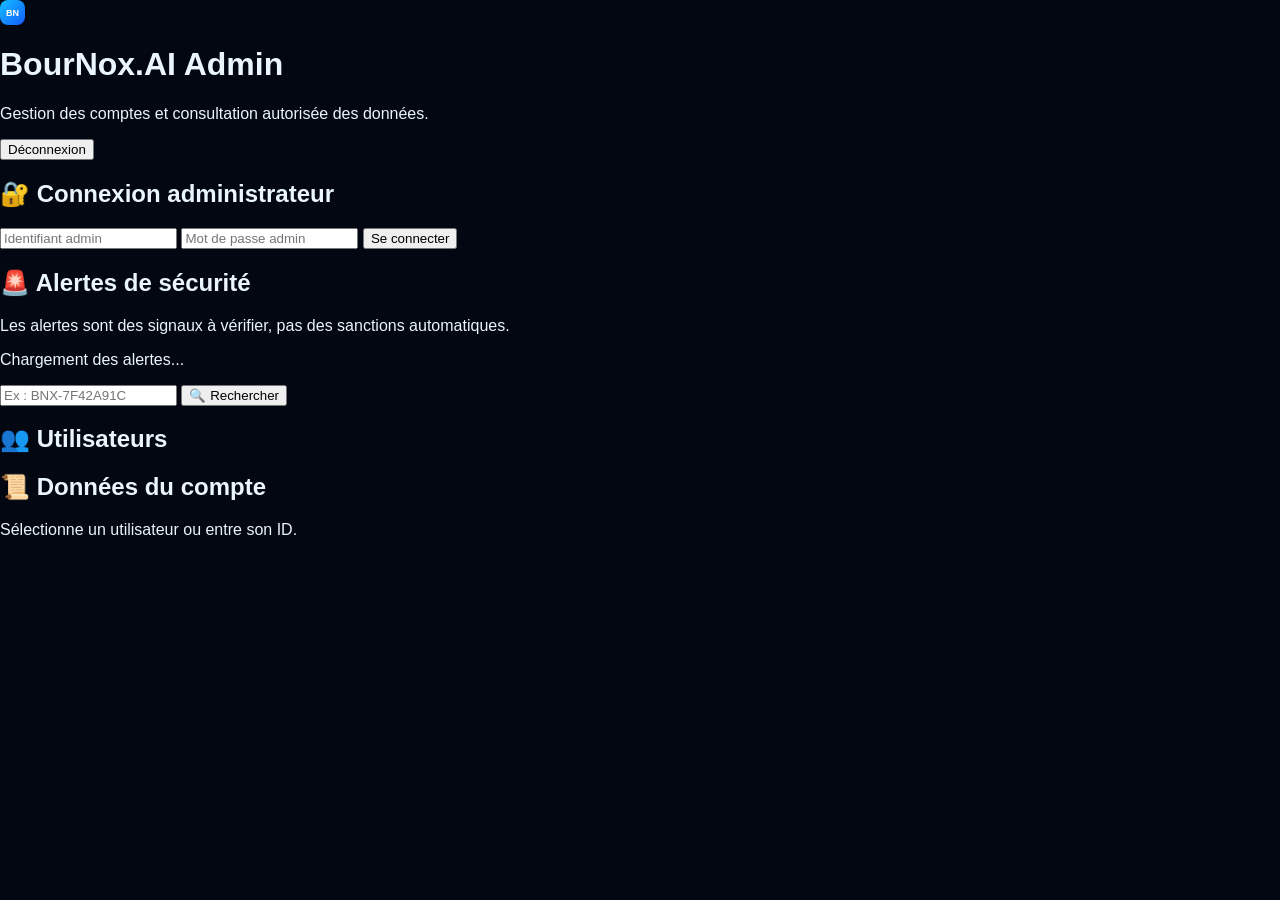
==== admin.html @ 614a487c "Add files via upload" ====
<!DOCTYPE html>
<html lang="fr">
<head>
<meta charset="UTF-8">
<meta name="viewport" content="width=device-width, initial-scale=1.0">
<title>BourNox.AI - Admin</title>
<link rel="stylesheet" href="style.css">
</head>
<body>
<div class="admin-page">
  <div class="admin-card">
    <div class="admin-header">
      <div>
        <div class="mini-bn">BN</div>
        <h1>BourNox.AI <span>Admin</span></h1>
        <p>Gestion des comptes et consultation autorisée des données.</p>
      </div>
      <button id="logoutAdmin">Déconnexion</button>
    </div>

    <section id="adminLogin">
      <h2>🔐 Connexion administrateur</h2>
      <input id="adminUsername" placeholder="Identifiant admin">
      <input id="adminPassword" type="password" placeholder="Mot de passe admin">
      <button id="adminLoginBtn">Se connecter</button>
      <p id="adminError"></p>
    </section>

    <section id="dashboard" class="hidden">
      <section class="admin-alerts">
        <h2>🚨 Alertes de sécurité</h2>
        <p>Les alertes sont des signaux à vérifier, pas des sanctions automatiques.</p>
        <div id="alertsList"><p>Chargement des alertes...</p></div>
      </section>

      <div class="admin-search">
        <input id="userIdInput" placeholder="Ex : BNX-7F42A91C">
        <button id="searchUser">🔍 Rechercher</button>
      </div>

      <div class="admin-columns">
        <div>
          <h2>👥 Utilisateurs</h2>
          <div id="usersList"></div>
        </div>
        <div>
          <h2>📜 Données du compte</h2>
          <div id="userDetails">
            <p>Sélectionne un utilisateur ou entre son ID.</p>
          </div>
        </div>
      </div>
    </section>
  </div>
</div>
<script src="admin.js"></script>
</body>
</html>
---- style.css ----
*{box-sizing:border-box}body{margin:0;background:#020711;color:#eaf5ff;font-family:Inter,Segoe UI,Arial,sans-serif}.app{min-height:100vh;display:grid;grid-template-columns:250px 1fr 300px;background:radial-gradient(circle at 50% 0%,#08214a33,transparent 40%),#020711}.sidebar{border-right:1px solid #16304d;padding:22px 16px;display:flex;flex-direction:column}.brand{display:flex;gap:12px;align-items:center;padding:6px}.bn,.hero-logo,.mini-bn,.orb,.avatar{background:linear-gradient(135deg,#13bfff,#135cff);color:white;font-weight:900}.bn{width:42px;height:42px;border-radius:12px;display:grid;place-items:center;font-size:19px;box-shadow:0 0 22px #008cff55}.brand strong{font-size:20px}.brand strong span,.hero h1 span{color:#19aaff}.brand small{display:block;color:#7792ad;margin-top:3px;font-size:11px}nav{margin-top:35px;display:grid;gap:8px}nav button{border:0;background:transparent;color:#a9c0d8;padding:14px;border-radius:12px;text-align:left;font-size:15px;cursor:pointer}nav button:hover,nav .active{background:#082b55;color:#fff}nav b{float:right;background:#078cff;color:#fff;padding:3px 7px;border-radius:9px;font-size:10px}.side-bottom{margin-top:auto;color:#7e9bb7}.version{padding:15px;border-top:1px solid #16304d}.main{min-width:0}header{height:70px;border-bottom:1px solid #16304d;display:flex;align-items:center;justify-content:space-between;padding:0 24px}.mobile-brand{font-size:18px}.mobile-brand strong span{color:#18aaff}.top-actions{color:#9db6ce}.avatar{display:inline-grid;place-items:center;width:34px;height:34px;border-radius:50%;font-size:11px}.hero{margin:10px 18px 0;padding:45px 20px 25px;text-align:center;border:1px solid #173452;border-radius:22px;background:radial-gradient(circle at 50% 20%,#0c3268aa,transparent 60%),linear-gradient(#031124,#020914);box-shadow:inset 0 0 70px #061d39}.hero-logo{width:72px;height:72px;margin:auto;border-radius:22px;display:grid;place-items:center;font-size:28px;box-shadow:0 0 35px #008cff66}.hero h1{font-size:42px;margin:16px 0 5px}.hero p{color:#9cb8d2}.chips{display:flex;justify-content:center;gap:9px;flex-wrap:wrap}.chips span,.quick button{background:#06172b;border:1px solid #153553;border-radius:999px;padding:9px 13px;color:#b9d3e9;font-size:12px}.chat{max-width:900px;margin:20px auto;padding:0 22px 30px}.message{max-width:78%;padding:15px 18px;border-radius:17px;margin:13px 0;line-height:1.55}.user{margin-left:auto;background:#0b2949;border:1px solid #164a77}.bot{background:#071729;border:1px solid #173653}.bot-title{font-size:13px;margin-bottom:10px}.bot-title i{color:#28d68a;font-style:normal;font-size:11px;margin-left:8px}.mini-bn{display:inline-grid;place-items:center;width:25px;height:25px;border-radius:8px;margin-right:7px;font-size:9px}.composer{display:flex;gap:10px;background:#061426;border:1px solid #205079;border-radius:18px;padding:8px;margin-top:25px}.composer input{flex:1;background:transparent;border:0;outline:0;color:white;padding:12px;font-size:14px}.composer button{width:45px;border:0;border-radius:13px;background:#078cff;color:white;font-size:20px;cursor:pointer}.quick{display:flex;gap:8px;flex-wrap:wrap;margin-top:10px}.rightbar{border-left:1px solid #16304d;padding:20px 15px}.card{border:1px solid #173452;background:#04101f;border-radius:18px;padding:17px;margin-bottom:14px}.status-card{text-align:center}.orb{width:70px;height:70px;border-radius:50%;display:grid;place-items:center;margin:auto;font-size:22px;box-shadow:0 0 30px #008cff55}.card h2{margin:12px 0 5px}.card p{color:#91abc3;font-size:13px}.card em{color:#9eb8cf;font-size:12px}.card h3{font-size:14px}.card h3 span{float:right;color:#0ca5ff;font-size:11px}.grid{display:grid;grid-template-columns:1fr 1fr;gap:8px}.grid button{padding:14px 6px;background:#071a2f;border:1px solid #143554;color:#b9d4ea;border-radius:10px}@media(max-width:950px){.app{grid-template-columns:75px 1fr}.sidebar{padding:15px 8px}.brand div:last-child,nav span,.side-bottom{display:none}.brand{justify-content:center}nav button{text-align:center;font-size:18px}.rightbar{display:none}.hero h1{font-size:32px}}@media(max-width:560px){.app{display:block}.sidebar{display:none}.hero{margin:0;border-radius:0;border-left:0;border-right:0}.message{max-width:90%}.hero-logo{width:60px;height:60px}}
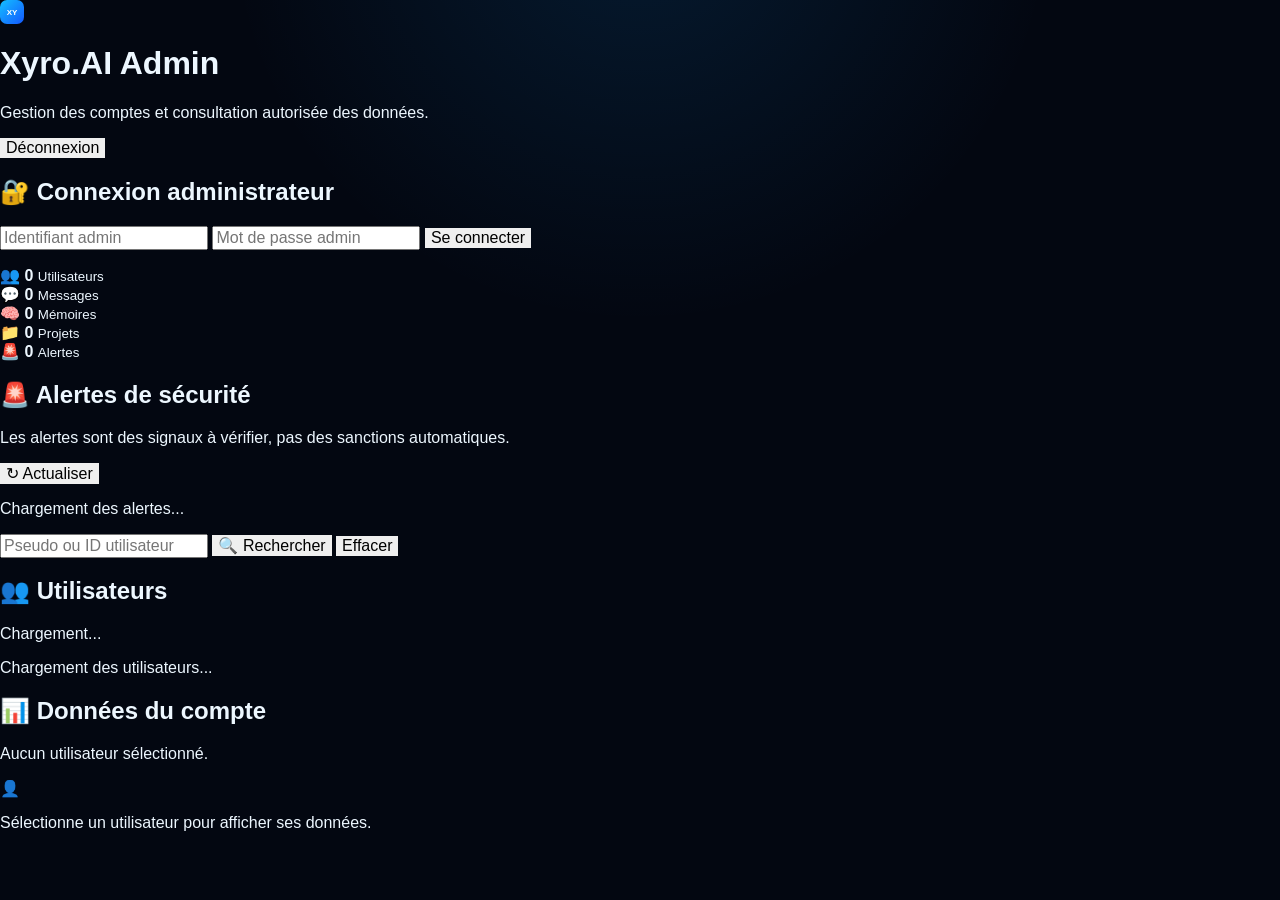
==== commit e04007c5: "Update admin.html" ====
--- a/admin.html
+++ b/admin.html
@@ -1,58 +1,278 @@
 <!DOCTYPE html>
 <html lang="fr">
 <head>
-<meta charset="UTF-8">
-<meta name="viewport" content="width=device-width, initial-scale=1.0">
-<title>BourNox.AI - Admin</title>
-<link rel="stylesheet" href="style.css">
+    <meta charset="UTF-8">
+    <meta name="viewport" content="width=device-width, initial-scale=1.0">
+
+    <title>Xyro.AI - Admin</title>
+
+    <link rel="stylesheet" href="style.css">
 </head>
+
 <body>
+
 <div class="admin-page">
-  <div class="admin-card">
-    <div class="admin-header">
-      <div>
-        <div class="mini-bn">BN</div>
-        <h1>BourNox.AI <span>Admin</span></h1>
-        <p>Gestion des comptes et consultation autorisée des données.</p>
-      </div>
-      <button id="logoutAdmin">Déconnexion</button>
+
+    <div class="admin-card">
+
+        <!-- ==============================
+             HEADER
+        =============================== -->
+
+        <div class="admin-header">
+
+            <div>
+
+                <div class="mini-bn">
+                    XY
+                </div>
+
+                <h1>
+                    Xyro.AI
+                    <span>Admin</span>
+                </h1>
+
+                <p>
+                    Gestion des comptes et consultation autorisée des données.
+                </p>
+
+            </div>
+
+            <button id="logoutAdmin">
+                Déconnexion
+            </button>
+
+        </div>
+
+
+        <!-- ==============================
+             CONNEXION ADMIN
+        =============================== -->
+
+        <section id="adminLogin">
+
+            <h2>
+                🔐 Connexion administrateur
+            </h2>
+
+            <input
+                id="adminUsername"
+                placeholder="Identifiant admin"
+                autocomplete="username"
+            >
+
+            <input
+                id="adminPassword"
+                type="password"
+                placeholder="Mot de passe admin"
+                autocomplete="current-password"
+            >
+
+            <button id="adminLoginBtn">
+                Se connecter
+            </button>
+
+            <p id="adminError"></p>
+
+        </section>
+
+
+        <!-- ==============================
+             DASHBOARD
+        =============================== -->
+
+        <section id="dashboard" class="hidden">
+
+
+            <!-- ==========================
+                 STATISTIQUES
+            =========================== -->
+
+            <section class="admin-stats">
+
+                <div class="admin-stat">
+                    <span>👥</span>
+                    <strong id="statUsers">0</strong>
+                    <small>Utilisateurs</small>
+                </div>
+
+                <div class="admin-stat">
+                    <span>💬</span>
+                    <strong id="statMessages">0</strong>
+                    <small>Messages</small>
+                </div>
+
+                <div class="admin-stat">
+                    <span>🧠</span>
+                    <strong id="statMemories">0</strong>
+                    <small>Mémoires</small>
+                </div>
+
+                <div class="admin-stat">
+                    <span>📁</span>
+                    <strong id="statProjects">0</strong>
+                    <small>Projets</small>
+                </div>
+
+                <div class="admin-stat">
+                    <span>🚨</span>
+                    <strong id="statAlerts">0</strong>
+                    <small>Alertes</small>
+                </div>
+
+            </section>
+
+
+            <!-- ==========================
+                 ALERTES
+            =========================== -->
+
+            <section class="admin-alerts">
+
+                <div class="admin-section-title">
+
+                    <div>
+                        <h2>
+                            🚨 Alertes de sécurité
+                        </h2>
+
+                        <p>
+                            Les alertes sont des signaux à vérifier,
+                            pas des sanctions automatiques.
+                        </p>
+                    </div>
+
+                    <button
+                        id="refreshAlerts"
+                        class="admin-small-button"
+                    >
+                        ↻ Actualiser
+                    </button>
+
+                </div>
+
+                <div id="alertsList">
+
+                    <p>
+                        Chargement des alertes...
+                    </p>
+
+                </div>
+
+            </section>
+
+
+            <!-- ==========================
+                 RECHERCHE
+            =========================== -->
+
+            <section class="admin-search">
+
+                <input
+                    id="userIdInput"
+                    placeholder="Pseudo ou ID utilisateur"
+                    autocomplete="off"
+                >
+
+                <button id="searchUser">
+                    🔍 Rechercher
+                </button>
+
+                <button
+                    id="clearSearch"
+                    class="admin-small-button"
+                >
+                    Effacer
+                </button>
+
+            </section>
+
+
+            <!-- ==========================
+                 COLONNES
+            =========================== -->
+
+            <div class="admin-columns">
+
+
+                <!-- ======================
+                     UTILISATEURS
+                ======================= -->
+
+                <div>
+
+                    <div class="admin-section-title">
+
+                        <div>
+                            <h2>
+                                👥 Utilisateurs
+                            </h2>
+
+                            <p id="usersCount">
+                                Chargement...
+                            </p>
+                        </div>
+
+                    </div>
+
+                    <div id="usersList">
+                        <p>
+                            Chargement des utilisateurs...
+                        </p>
+                    </div>
+
+                </div>
+
+
+                <!-- ======================
+                     DONNÉES DU COMPTE
+                ======================= -->
+
+                <div>
+
+                    <div class="admin-section-title">
+
+                        <div>
+                            <h2>
+                                📊 Données du compte
+                            </h2>
+
+                            <p id="selectedUserLabel">
+                                Aucun utilisateur sélectionné.
+                            </p>
+                        </div>
+
+                    </div>
+
+                    <div id="userDetails">
+
+                        <div class="admin-empty">
+
+                            <div>
+                                👤
+                            </div>
+
+                            <p>
+                                Sélectionne un utilisateur pour
+                                afficher ses données.
+                            </p>
+
+                        </div>
+
+                    </div>
+
+                </div>
+
+            </div>
+
+        </section>
+
     </div>
 
-    <section id="adminLogin">
-      <h2>🔐 Connexion administrateur</h2>
-      <input id="adminUsername" placeholder="Identifiant admin">
-      <input id="adminPassword" type="password" placeholder="Mot de passe admin">
-      <button id="adminLoginBtn">Se connecter</button>
-      <p id="adminError"></p>
-    </section>
-
-    <section id="dashboard" class="hidden">
-      <section class="admin-alerts">
-        <h2>🚨 Alertes de sécurité</h2>
-        <p>Les alertes sont des signaux à vérifier, pas des sanctions automatiques.</p>
-        <div id="alertsList"><p>Chargement des alertes...</p></div>
-      </section>
-
-      <div class="admin-search">
-        <input id="userIdInput" placeholder="Ex : BNX-7F42A91C">
-        <button id="searchUser">🔍 Rechercher</button>
-      </div>
-
-      <div class="admin-columns">
-        <div>
-          <h2>👥 Utilisateurs</h2>
-          <div id="usersList"></div>
-        </div>
-        <div>
-          <h2>📜 Données du compte</h2>
-          <div id="userDetails">
-            <p>Sélectionne un utilisateur ou entre son ID.</p>
-          </div>
-        </div>
-      </div>
-    </section>
-  </div>
 </div>
+
+
 <script src="admin.js"></script>
+
 </body>
 </html>
--- a/style.css
+++ b/style.css
@@ -1 +1,3528 @@
-*{box-sizing:border-box}body{margin:0;background:#020711;color:#eaf5ff;font-family:Inter,Segoe UI,Arial,sans-serif}.app{min-height:100vh;display:grid;grid-template-columns:250px 1fr 300px;background:radial-gradient(circle at 50% 0%,#08214a33,transparent 40%),#020711}.sidebar{border-right:1px solid #16304d;padding:22px 16px;display:flex;flex-direction:column}.brand{display:flex;gap:12px;align-items:center;padding:6px}.bn,.hero-logo,.mini-bn,.orb,.avatar{background:linear-gradient(135deg,#13bfff,#135cff);color:white;font-weight:900}.bn{width:42px;height:42px;border-radius:12px;display:grid;place-items:center;font-size:19px;box-shadow:0 0 22px #008cff55}.brand strong{font-size:20px}.brand strong span,.hero h1 span{color:#19aaff}.brand small{display:block;color:#7792ad;margin-top:3px;font-size:11px}nav{margin-top:35px;display:grid;gap:8px}nav button{border:0;background:transparent;color:#a9c0d8;padding:14px;border-radius:12px;text-align:left;font-size:15px;cursor:pointer}nav button:hover,nav .active{background:#082b55;color:#fff}nav b{float:right;background:#078cff;color:#fff;padding:3px 7px;border-radius:9px;font-size:10px}.side-bottom{margin-top:auto;color:#7e9bb7}.version{padding:15px;border-top:1px solid #16304d}.main{min-width:0}header{height:70px;border-bottom:1px solid #16304d;display:flex;align-items:center;justify-content:space-between;padding:0 24px}.mobile-brand{font-size:18px}.mobile-brand strong span{color:#18aaff}.top-actions{color:#9db6ce}.avatar{display:inline-grid;place-items:center;width:34px;height:34px;border-radius:50%;font-size:11px}.hero{margin:10px 18px 0;padding:45px 20px 25px;text-align:center;border:1px solid #173452;border-radius:22px;background:radial-gradient(circle at 50% 20%,#0c3268aa,transparent 60%),linear-gradient(#031124,#020914);box-shadow:inset 0 0 70px #061d39}.hero-logo{width:72px;height:72px;margin:auto;border-radius:22px;display:grid;place-items:center;font-size:28px;box-shadow:0 0 35px #008cff66}.hero h1{font-size:42px;margin:16px 0 5px}.hero p{color:#9cb8d2}.chips{display:flex;justify-content:center;gap:9px;flex-wrap:wrap}.chips span,.quick button{background:#06172b;border:1px solid #153553;border-radius:999px;padding:9px 13px;color:#b9d3e9;font-size:12px}.chat{max-width:900px;margin:20px auto;padding:0 22px 30px}.message{max-width:78%;padding:15px 18px;border-radius:17px;margin:13px 0;line-height:1.55}.user{margin-left:auto;background:#0b2949;border:1px solid #164a77}.bot{background:#071729;border:1px solid #173653}.bot-title{font-size:13px;margin-bottom:10px}.bot-title i{color:#28d68a;font-style:normal;font-size:11px;margin-left:8px}.mini-bn{display:inline-grid;place-items:center;width:25px;height:25px;border-radius:8px;margin-right:7px;font-size:9px}.composer{display:flex;gap:10px;background:#061426;border:1px solid #205079;border-radius:18px;padding:8px;margin-top:25px}.composer input{flex:1;background:transparent;border:0;outline:0;color:white;padding:12px;font-size:14px}.composer button{width:45px;border:0;border-radius:13px;background:#078cff;color:white;font-size:20px;cursor:pointer}.quick{display:flex;gap:8px;flex-wrap:wrap;margin-top:10px}.rightbar{border-left:1px solid #16304d;padding:20px 15px}.card{border:1px solid #173452;background:#04101f;border-radius:18px;padding:17px;margin-bottom:14px}.status-card{text-align:center}.orb{width:70px;height:70px;border-radius:50%;display:grid;place-items:center;margin:auto;font-size:22px;box-shadow:0 0 30px #008cff55}.card h2{margin:12px 0 5px}.card p{color:#91abc3;font-size:13px}.card em{color:#9eb8cf;font-size:12px}.card h3{font-size:14px}.card h3 span{float:right;color:#0ca5ff;font-size:11px}.grid{display:grid;grid-template-columns:1fr 1fr;gap:8px}.grid button{padding:14px 6px;background:#071a2f;border:1px solid #143554;color:#b9d4ea;border-radius:10px}@media(max-width:950px){.app{grid-template-columns:75px 1fr}.sidebar{padding:15px 8px}.brand div:last-child,nav span,.side-bottom{display:none}.brand{justify-content:center}nav button{text-align:center;font-size:18px}.rightbar{display:none}.hero h1{font-size:32px}}@media(max-width:560px){.app{display:block}.sidebar{display:none}.hero{margin:0;border-radius:0;border-left:0;border-right:0}.message{max-width:90%}.hero-logo{width:60px;height:60px}}
+:root {
+    --bg: #030711;
+    --bg-soft: #07101d;
+    --panel: #081321;
+    --panel-2: #0b1726;
+    --line: #172c42;
+    --line-bright: #214967;
+
+    --text: #edf7ff;
+    --muted: #8ca5bd;
+    --muted-2: #60788f;
+
+    --blue: #159cff;
+    --blue-2: #55c4ff;
+    --blue-dark: #092c4e;
+
+    --green: #2de394;
+    --purple: #9d72ff;
+    --orange: #ff9d52;
+    --red: #ff5572;
+
+    --shadow: 0 20px 60px rgba(0, 0, 0, .28);
+
+    --sidebar-width: 245px;
+    --rightbar-width: 300px;
+
+    --radius-sm: 9px;
+    --radius-md: 12px;
+    --radius-lg: 16px;
+    --radius-xl: 22px;
+}
+
+* {
+    box-sizing: border-box;
+}
+
+html {
+    scroll-behavior: smooth;
+}
+
+html,
+body {
+    min-height: 100%;
+}
+
+body {
+    margin: 0;
+    min-height: 100vh;
+
+    background:
+        radial-gradient(
+            circle at 50% -10%,
+            rgba(21, 156, 255, .13),
+            transparent 35%
+        ),
+        var(--bg);
+
+    color: var(--text);
+
+    font-family:
+        Inter,
+        "Segoe UI",
+        Arial,
+        sans-serif;
+
+    overflow-x: hidden;
+
+    -webkit-font-smoothing: antialiased;
+    text-rendering: optimizeLegibility;
+}
+
+button,
+input,
+textarea,
+select {
+    font: inherit;
+}
+
+button {
+    border: 0;
+}
+
+button,
+a {
+    -webkit-tap-highlight-color: transparent;
+}
+
+button:focus-visible,
+input:focus-visible,
+textarea:focus-visible,
+select:focus-visible {
+    outline: 2px solid var(--blue);
+    outline-offset: 2px;
+}
+
+::selection {
+    background: rgba(21, 156, 255, .3);
+    color: white;
+}
+
+.app {
+    min-height: 100vh;
+
+    display: grid;
+
+    grid-template-columns:
+        var(--sidebar-width)
+        minmax(0, 1fr)
+        var(--rightbar-width);
+}
+
+
+/* =========================================================
+   SIDEBAR
+========================================================= */
+
+.sidebar {
+    min-height: 100vh;
+
+    padding: 18px 14px;
+
+    display: flex;
+    flex-direction: column;
+
+    border-right: 1px solid var(--line);
+
+    background:
+        linear-gradient(
+            180deg,
+            rgba(8, 20, 34, .98),
+            rgba(3, 10, 18, .98)
+        );
+
+    position: sticky;
+    top: 0;
+
+    height: 100vh;
+
+    z-index: 30;
+}
+
+.brand {
+    display: flex;
+    align-items: center;
+    gap: 11px;
+
+    padding: 7px;
+
+    min-width: 0;
+}
+
+.bn,
+.mobile-bn,
+.hero-logo,
+.welcome-icon,
+.right-orb,
+.account-avatar {
+    display: grid;
+    place-items: center;
+
+    background:
+        linear-gradient(
+            135deg,
+            #13bfff,
+            #1458ff
+        );
+
+    color: white;
+
+    font-weight: 900;
+
+    box-shadow:
+        0 0 28px rgba(21, 156, 255, .3);
+
+    user-select: none;
+}
+
+.bn {
+    width: 43px;
+    height: 43px;
+
+    flex: 0 0 43px;
+
+    border-radius: 13px;
+
+    font-size: 18px;
+}
+
+.brand-text {
+    min-width: 0;
+}
+
+.brand strong {
+    font-size: 19px;
+
+    white-space: nowrap;
+}
+
+.brand strong span,
+.mobile-brand strong span {
+    color: var(--blue);
+}
+
+.brand small {
+    display: block;
+
+    color: var(--muted-2);
+
+    font-size: 10px;
+
+    margin-top: 3px;
+}
+
+.new-chat-btn {
+    margin: 22px 2px 8px;
+
+    width: calc(100% - 4px);
+
+    min-height: 43px;
+
+    padding: 12px 13px;
+
+    display: flex;
+    align-items: center;
+    gap: 9px;
+
+    border: 1px solid var(--line-bright);
+    border-radius: 12px;
+
+    background:
+        linear-gradient(
+            135deg,
+            #0a2945,
+            #071b2f
+        );
+
+    color: #d8edff;
+
+    cursor: pointer;
+
+    transition:
+        transform .2s ease,
+        border-color .2s ease,
+        background .2s ease,
+        box-shadow .2s ease;
+}
+
+.new-chat-btn:hover {
+    border-color: var(--blue);
+
+    background: #0b3152;
+
+    transform: translateY(-1px);
+
+    box-shadow:
+        0 8px 25px rgba(21, 156, 255, .12);
+}
+
+.new-chat-btn:active {
+    transform: translateY(0);
+}
+
+.new-chat-btn span {
+    font-size: 19px;
+    line-height: 1;
+}
+
+.main-nav {
+    margin-top: 10px;
+
+    display: grid;
+
+    gap: 4px;
+}
+
+.nav-btn {
+    width: 100%;
+
+    min-height: 42px;
+
+    padding: 11px 12px;
+
+    display: flex;
+
+    align-items: center;
+
+    gap: 11px;
+
+    border-radius: 11px;
+
+    background: transparent;
+
+    color: #9eb7ce;
+
+    text-align: left;
+
+    cursor: pointer;
+
+    transition:
+        background .2s ease,
+        color .2s ease,
+        transform .2s ease;
+}
+
+.nav-btn:hover {
+    background: rgba(21, 156, 255, .08);
+
+    color: white;
+}
+
+.nav-btn:active {
+    transform: scale(.99);
+}
+
+.nav-btn.active {
+    color: white;
+
+    background:
+        linear-gradient(
+            90deg,
+            rgba(21, 156, 255, .17),
+            rgba(21, 156, 255, .04)
+        );
+
+    box-shadow:
+        inset 3px 0 0 var(--blue);
+}
+
+.nav-btn > span:first-child {
+    width: 22px;
+
+    flex: 0 0 22px;
+
+    text-align: center;
+
+    font-size: 16px;
+}
+
+.nav-btn b {
+    margin-left: auto;
+
+    padding: 3px 6px;
+
+    border-radius: 6px;
+
+    background: var(--blue);
+
+    color: white;
+
+    font-size: 9px;
+}
+
+.pro-card {
+    margin-top: auto;
+
+    padding: 13px;
+
+    display: flex;
+
+    gap: 10px;
+
+    align-items: center;
+
+    border: 1px solid #25425c;
+    border-radius: 14px;
+
+    background:
+        linear-gradient(
+            135deg,
+            rgba(21, 156, 255, .1),
+            rgba(112, 77, 255, .08)
+        );
+}
+
+.pro-icon {
+    width: 30px;
+    height: 30px;
+
+    flex: 0 0 30px;
+
+    display: grid;
+    place-items: center;
+
+    border-radius: 9px;
+
+    background: #102c48;
+
+    color: #7acaff;
+}
+
+.pro-card strong {
+    display: block;
+
+    font-size: 11px;
+}
+
+.pro-card small {
+    display: block;
+
+    margin-top: 3px;
+
+    color: var(--muted-2);
+
+    font-size: 9px;
+
+    line-height: 1.35;
+}
+
+.pro-card button {
+    margin-left: auto;
+
+    width: 25px;
+    height: 25px;
+
+    flex: 0 0 25px;
+
+    border-radius: 7px;
+
+    background: #102d48;
+
+    color: #8ecfff;
+
+    cursor: pointer;
+}
+
+.sidebar-bottom {
+    margin-top: 12px;
+}
+
+.logout-btn {
+    width: 100%;
+
+    min-height: 42px;
+
+    padding: 11px 12px;
+
+    display: flex;
+
+    align-items: center;
+
+    gap: 11px;
+
+    border-radius: 11px;
+
+    background: transparent;
+
+    color: #8199ae;
+
+    cursor: pointer;
+
+    text-align: left;
+
+    transition:
+        background .2s ease,
+        color .2s ease;
+}
+
+.logout-btn:hover {
+    background: rgba(255, 75, 105, .08);
+
+    color: #ff7890;
+}
+
+.version {
+    margin-top: 8px;
+
+    padding: 12px 9px;
+
+    border-top: 1px solid var(--line);
+
+    color: var(--muted-2);
+
+    font-size: 10px;
+}
+
+.version small {
+    display: block;
+
+    margin-top: 2px;
+}
+
+
+/* =========================================================
+   MAIN
+========================================================= */
+
+.main {
+    min-width: 0;
+    min-height: 100vh;
+}
+
+.topbar {
+    height: 68px;
+
+    padding: 0 23px;
+
+    display: flex;
+
+    align-items: center;
+    justify-content: space-between;
+
+    border-bottom: 1px solid var(--line);
+
+    background:
+        rgba(3, 9, 17, .75);
+
+    backdrop-filter: blur(16px);
+
+    position: sticky;
+    top: 0;
+
+    z-index: 20;
+}
+
+.mobile-brand {
+    display: none;
+
+    align-items: center;
+
+    gap: 8px;
+}
+
+.mobile-bn {
+    width: 30px;
+    height: 30px;
+
+    flex: 0 0 30px;
+
+    border-radius: 8px;
+
+    font-size: 11px;
+}
+
+.mobile-brand strong {
+    font-size: 14px;
+}
+
+.topbar-title {
+    color: #b8cde0;
+
+    font-size: 14px;
+
+    font-weight: 700;
+}
+
+.top-actions {
+    display: flex;
+
+    align-items: center;
+
+    gap: 7px;
+}
+
+.icon-btn {
+    width: 36px;
+    height: 36px;
+
+    position: relative;
+
+    border: 1px solid var(--line);
+
+    border-radius: 10px;
+
+    background: #071321;
+
+    color: #a7bfd4;
+
+    cursor: pointer;
+
+    transition:
+        border-color .2s ease,
+        color .2s ease,
+        background .2s ease,
+        transform .2s ease;
+}
+
+.icon-btn:hover {
+    border-color: var(--blue);
+
+    color: white;
+
+    background: #0a2035;
+
+    transform: translateY(-1px);
+}
+
+.icon-btn:active {
+    transform: translateY(0);
+}
+
+.notification-dot {
+    position: absolute;
+
+    width: 6px;
+    height: 6px;
+
+    right: 7px;
+    top: 7px;
+
+    border-radius: 50%;
+
+    background: var(--blue);
+
+    box-shadow:
+        0 0 8px var(--blue);
+}
+
+.profile-btn {
+    display: flex;
+
+    align-items: center;
+
+    gap: 8px;
+
+    padding: 3px 8px 3px 3px;
+
+    border: 1px solid transparent;
+
+    border-radius: 10px;
+
+    background: transparent;
+
+    color: #c5d8e8;
+
+    cursor: pointer;
+}
+
+.profile-btn:hover {
+    border-color: var(--line);
+
+    background: #071321;
+}
+
+.avatar {
+    width: 31px;
+    height: 31px;
+
+    display: grid;
+    place-items: center;
+
+    flex: 0 0 31px;
+
+    border-radius: 9px;
+
+    background:
+        linear-gradient(
+            135deg,
+            #14bfff,
+            #1458ff
+        );
+
+    color: white;
+
+    font-size: 10px;
+
+    font-weight: 900;
+}
+
+
+/* =========================================================
+   VIEWS
+========================================================= */
+
+.view {
+    display: none;
+
+    min-height: calc(100vh - 68px);
+
+    padding: 27px;
+}
+
+.view.active {
+    display: block;
+
+    animation:
+        viewIn .25s ease;
+}
+
+@keyframes viewIn {
+    from {
+        opacity: 0;
+        transform: translateY(5px);
+    }
+
+    to {
+        opacity: 1;
+        transform: translateY(0);
+    }
+}
+
+.eyebrow {
+    color: var(--blue-2);
+
+    font-size: 9px;
+
+    font-weight: 900;
+
+    letter-spacing: 1.5px;
+}
+
+.page-heading {
+    margin-bottom: 25px;
+
+    display: flex;
+
+    align-items: flex-end;
+
+    justify-content: space-between;
+
+    gap: 20px;
+}
+
+.page-heading h1 {
+    margin: 6px 0;
+
+    font-size: 32px;
+
+    letter-spacing: -.8px;
+}
+
+.page-heading p {
+    margin: 0;
+
+    color: var(--muted);
+
+    font-size: 13px;
+}
+
+
+/* =========================================================
+   BUTTONS
+========================================================= */
+
+.primary-btn,
+.secondary-btn,
+.small-btn {
+    border-radius: 10px;
+
+    cursor: pointer;
+
+    transition:
+        transform .2s ease,
+        border-color .2s ease,
+        background .2s ease,
+        box-shadow .2s ease,
+        color .2s ease;
+}
+
+.primary-btn {
+    padding: 11px 16px;
+
+    background:
+        linear-gradient(
+            135deg,
+            #159cff,
+            #126de8
+        );
+
+    color: white;
+
+    font-weight: 800;
+
+    box-shadow:
+        0 8px 25px rgba(21, 156, 255, .15);
+}
+
+.primary-btn:hover {
+    transform: translateY(-1px);
+
+    box-shadow:
+        0 12px 30px rgba(21, 156, 255, .25);
+}
+
+.primary-btn:active {
+    transform: translateY(0);
+}
+
+.secondary-btn {
+    padding: 10px 15px;
+
+    border: 1px solid var(--line-bright);
+
+    background: #071522;
+
+    color: #b9d2e7;
+}
+
+.secondary-btn:hover {
+    border-color: var(--blue);
+
+    color: white;
+
+    background: #0a2136;
+}
+
+.primary-btn.full {
+    width: 100%;
+
+    margin-top: 10px;
+}
+
+.small-btn {
+    padding: 8px 11px;
+
+    border: 1px solid var(--line);
+
+    background: #071522;
+
+    color: #9fb8ce;
+
+    font-size: 11px;
+}
+
+.small-btn:hover {
+    border-color: var(--blue);
+
+    color: white;
+}
+
+
+/* =========================================================
+   HOME
+========================================================= */
+
+.home-hero {
+    min-height: 410px;
+
+    position: relative;
+
+    overflow: hidden;
+
+    padding: 52px 25px 40px;
+
+    display: flex;
+
+    flex-direction: column;
+
+    align-items: center;
+    justify-content: center;
+
+    text-align: center;
+
+    border: 1px solid #183954;
+
+    border-radius: 25px;
+
+    background:
+        radial-gradient(
+            circle at 50% 15%,
+            rgba(21, 156, 255, .17),
+            transparent 47%
+        ),
+        linear-gradient(
+            150deg,
+            #07192b,
+            #030b15
+        );
+
+    box-shadow:
+        inset 0 0 80px rgba(10, 64, 108, .14),
+        var(--shadow);
+}
+
+.hero-glow {
+    position: absolute;
+
+    width: 400px;
+    height: 180px;
+
+    left: 50%;
+    top: 0;
+
+    transform: translateX(-50%);
+
+    background: rgba(21, 156, 255, .12);
+
+    filter: blur(80px);
+
+    pointer-events: none;
+}
+
+.hero-logo {
+    width: 76px;
+    height: 76px;
+
+    border-radius: 23px;
+
+    font-size: 27px;
+
+    position: relative;
+
+    box-shadow:
+        0 0 45px rgba(21, 156, 255, .4);
+}
+
+.status-pill {
+    margin-top: 15px;
+
+    padding: 6px 10px;
+
+    border: 1px solid #1c405c;
+
+    border-radius: 999px;
+
+    background: #071725;
+
+    color: #91adc4;
+
+    font-size: 10px;
+}
+
+.status-pill span {
+    display: inline-block;
+
+    width: 6px;
+    height: 6px;
+
+    margin-right: 5px;
+
+    border-radius: 50%;
+
+    background: var(--green);
+
+    box-shadow:
+        0 0 8px var(--green);
+}
+
+.home-hero h1 {
+    margin: 16px 0 8px;
+
+    font-size: clamp(35px, 5vw, 53px);
+
+    letter-spacing: -2px;
+}
+
+.home-hero h1 span {
+    display: block;
+
+    color: var(--blue);
+}
+
+.home-hero > p {
+    max-width: 620px;
+
+    margin: 0;
+
+    color: #92abc0;
+
+    line-height: 1.7;
+
+    font-size: 14px;
+}
+
+.hero-actions {
+    margin-top: 22px;
+
+    display: flex;
+
+    gap: 9px;
+}
+
+.feature-grid {
+    margin-top: 17px;
+
+    display: grid;
+
+    grid-template-columns:
+        repeat(4, minmax(0, 1fr));
+
+    gap: 11px;
+}
+
+.feature-card {
+    padding: 17px;
+
+    border: 1px solid var(--line);
+
+    border-radius: 15px;
+
+    background: #06111e;
+
+    color: var(--text);
+
+    text-align: left;
+
+    cursor: pointer;
+
+    transition:
+        transform .2s ease,
+        border-color .2s ease,
+        background .2s ease,
+        box-shadow .2s ease;
+}
+
+.feature-card:hover {
+    transform: translateY(-3px);
+
+    border-color: #255373;
+
+    background: #081725;
+
+    box-shadow: var(--shadow);
+}
+
+.feature-icon {
+    width: 35px;
+    height: 35px;
+
+    display: grid;
+    place-items: center;
+
+    border-radius: 10px;
+
+    margin-bottom: 13px;
+
+    background: #0b2034;
+}
+
+.feature-icon.blue {
+    box-shadow:
+        inset 0 0 0 1px rgba(21, 156, 255, .2);
+}
+
+.feature-icon.purple {
+    box-shadow:
+        inset 0 0 0 1px rgba(157, 114, 255, .2);
+}
+
+.feature-icon.cyan {
+    box-shadow:
+        inset 0 0 0 1px rgba(85, 196, 255, .2);
+}
+
+.feature-icon.orange {
+    box-shadow:
+        inset 0 0 0 1px rgba(255, 157, 82, .2);
+}
+
+.feature-card h3 {
+    margin: 0 0 5px;
+
+    font-size: 13px;
+}
+
+.feature-card p {
+    margin: 0;
+
+    color: var(--muted-2);
+
+    font-size: 11px;
+
+    line-height: 1.5;
+}
+
+.dashboard-grid {
+    margin-top: 17px;
+
+    display: grid;
+
+    grid-template-columns: 1.5fr 1fr;
+
+    gap: 12px;
+}
+
+.dashboard-card {
+    padding: 19px;
+
+    border: 1px solid var(--line);
+
+    border-radius: 17px;
+
+    background: #06111d;
+}
+
+.card-heading {
+    display: flex;
+
+    align-items: center;
+
+    justify-content: space-between;
+
+    gap: 10px;
+}
+
+.card-heading h2,
+.card-heading h3 {
+    margin: 5px 0 0;
+}
+
+.card-heading h2 {
+    font-size: 19px;
+}
+
+.card-heading h3 {
+    font-size: 14px;
+}
+
+.online-badge {
+    display: inline-flex;
+
+    align-items: center;
+
+    padding: 5px 8px;
+
+    border: 1px solid rgba(45, 227, 148, .2);
+
+    border-radius: 999px;
+
+    background: rgba(45, 227, 148, .06);
+
+    color: #65eaae;
+
+    font-size: 10px;
+}
+
+.quote {
+    color: #9bb3c7;
+
+    font-size: 12px;
+}
+
+.system-bars {
+    margin-top: 20px;
+
+    display: grid;
+
+    grid-template-columns:
+        repeat(4, 1fr);
+
+    gap: 8px;
+}
+
+.system-bars div {
+    padding: 10px;
+
+    border-radius: 10px;
+
+    background: #081725;
+}
+
+.system-bars span {
+    display: block;
+
+    color: var(--muted-2);
+
+    font-size: 9px;
+}
+
+.system-bars strong {
+    display: block;
+
+    margin-top: 4px;
+
+    color: #c8dceb;
+
+    font-size: 10px;
+}
+
+.shortcut-list {
+    display: grid;
+
+    grid-template-columns: 1fr 1fr;
+
+    gap: 7px;
+
+    margin-top: 13px;
+}
+
+.shortcut-list button {
+    padding: 11px;
+
+    border: 1px solid var(--line);
+
+    border-radius: 9px;
+
+    background: #081725;
+
+    color: #aac2d7;
+
+    cursor: pointer;
+}
+
+.shortcut-list button:hover {
+    border-color: var(--blue);
+
+    color: white;
+}
+
+
+/* =========================================================
+   CHAT
+========================================================= */
+
+.chat-layout {
+    width: 100%;
+    max-width: 1050px;
+
+    min-height: calc(100vh - 120px);
+
+    margin: auto;
+
+    display: flex;
+
+    flex-direction: column;
+}
+
+.chat-header {
+    display: flex;
+
+    align-items: center;
+    justify-content: space-between;
+
+    gap: 20px;
+
+    margin-bottom: 13px;
+}
+
+.chat-header h1 {
+    margin: 5px 0 0;
+
+    font-size: 23px;
+}
+
+.chat-controls {
+    display: flex;
+
+    gap: 6px;
+
+    flex-wrap: wrap;
+}
+
+.chat-area {
+    flex: 1;
+
+    min-height: 400px;
+
+    max-height: calc(100vh - 270px);
+
+    overflow-y: auto;
+
+    padding: 10px 7px 20px;
+
+    scroll-behavior: smooth;
+
+    scrollbar-gutter: stable;
+}
+
+.welcome-chat {
+    min-height: 330px;
+
+    display: flex;
+
+    flex-direction: column;
+
+    align-items: center;
+    justify-content: center;
+
+    text-align: center;
+}
+
+.welcome-icon {
+    width: 65px;
+    height: 65px;
+
+    border-radius: 19px;
+
+    box-shadow:
+        0 0 40px rgba(21, 156, 255, .28);
+}
+
+.welcome-chat h2 {
+    margin: 16px 0 5px;
+}
+
+.welcome-chat p {
+    color: var(--muted);
+
+    font-size: 13px;
+}
+
+.message {
+    max-width: 82%;
+
+    margin: 11px 0;
+
+    padding: 14px 16px;
+
+    border-radius: 16px;
+
+    line-height: 1.6;
+
+    font-size: 13px;
+
+    animation:
+        messageIn .22s ease;
+}
+
+@keyframes messageIn {
+    from {
+        opacity: 0;
+        transform: translateY(7px);
+    }
+
+    to {
+        opacity: 1;
+        transform: translateY(0);
+    }
+}
+
+.message.user {
+    margin-left: auto;
+
+    border: 1px solid #1c4d76;
+
+    background:
+        linear-gradient(
+            135deg,
+            #0b2947,
+            #092039
+        );
+}
+
+.message.bot {
+    border: 1px solid #18364f;
+
+    background:
+        linear-gradient(
+            135deg,
+            #071624,
+            #06111d
+        );
+}
+
+.bot-title {
+    display: flex;
+
+    align-items: center;
+
+    margin-bottom: 9px;
+
+    color: #c4d9ea;
+
+    font-size: 11px;
+
+    font-weight: 700;
+}
+
+.bot-title i {
+    margin-left: 8px;
+
+    color: var(--green);
+
+    font-style: normal;
+
+    font-size: 9px;
+}
+
+.mini-bn {
+    width: 24px;
+    height: 24px;
+
+    display: grid;
+
+    place-items: center;
+
+    margin-right: 7px;
+
+    flex: 0 0 24px;
+
+    border-radius: 7px;
+
+    background:
+        linear-gradient(
+            135deg,
+            #13bfff,
+            #1458ff
+        );
+
+    color: white;
+
+    font-size: 8px;
+
+    font-weight: 900;
+}
+
+.message-text {
+    min-width: 0;
+
+    white-space: normal;
+
+    word-break: break-word;
+}
+
+.message-text a {
+    color: var(--blue-2);
+
+    text-decoration: none;
+}
+
+.message-text a:hover {
+    text-decoration: underline;
+}
+
+
+/* =========================================================
+   THINKING
+========================================================= */
+
+.bournox-loading {
+    overflow: hidden;
+}
+
+.thinking-animation {
+    display: flex;
+
+    align-items: center;
+
+    gap: 7px;
+
+    color: #8ca6bd;
+
+    font-size: 12px;
+}
+
+.thinking-dots {
+    display: inline-flex;
+
+    gap: 4px;
+}
+
+.thinking-dots span {
+    width: 5px;
+    height: 5px;
+
+    border-radius: 50%;
+
+    background: var(--blue);
+
+    animation:
+        thinking 1s infinite;
+}
+
+.thinking-dots span:nth-child(2) {
+    animation-delay: .15s;
+}
+
+.thinking-dots span:nth-child(3) {
+    animation-delay: .3s;
+}
+
+@keyframes thinking {
+    0%,
+    70%,
+    100% {
+        opacity: .25;
+        transform: translateY(0);
+    }
+
+    35% {
+        opacity: 1;
+        transform: translateY(-3px);
+    }
+}
+
+
+/* =========================================================
+   CODE
+========================================================= */
+
+.bournox-code {
+    width: 100%;
+
+    margin: 13px 0;
+
+    overflow: hidden;
+
+    border: 1px solid #1b4569;
+
+    border-radius: 13px;
+
+    background: #030a12;
+
+    box-shadow:
+        0 12px 30px rgba(0, 0, 0, .25);
+}
+
+.code-header {
+    min-height: 43px;
+
+    padding: 7px 9px 7px 13px;
+
+    display: flex;
+
+    align-items: center;
+    justify-content: space-between;
+
+    gap: 8px;
+
+    border-bottom: 1px solid #15344f;
+
+    background: #071522;
+}
+
+.code-language {
+    display: flex;
+
+    align-items: center;
+
+    gap: 6px;
+
+    color: #8fcaff;
+
+    font-size: 10px;
+
+    font-weight: 800;
+}
+
+.code-language::before {
+    content: "";
+
+    width: 6px;
+    height: 6px;
+
+    flex: 0 0 6px;
+
+    border-radius: 50%;
+
+    background: var(--blue);
+
+    box-shadow:
+        0 0 8px var(--blue);
+}
+
+.code-actions {
+    display: flex;
+
+    gap: 5px;
+
+    flex-wrap: wrap;
+}
+
+.code-action {
+    padding: 6px 8px;
+
+    border: 1px solid #204766;
+
+    border-radius: 7px;
+
+    background: #091b2c;
+
+    color: #9ebbd3;
+
+    font-size: 9px;
+
+    cursor: pointer;
+}
+
+.code-action:hover {
+    border-color: #218bd0;
+
+    color: white;
+
+    background: #0d2b45;
+}
+
+.code-action.copied {
+    background: #073d2b;
+
+    border-color: #20c887;
+
+    color: #6ff0bd;
+}
+
+.code-wrapper {
+    display: flex;
+
+    min-width: 0;
+
+    overflow-x: auto;
+
+    scrollbar-gutter: stable;
+}
+
+.code-line-numbers {
+    flex: 0 0 43px;
+
+    padding: 12px 8px;
+
+    border-right: 1px solid #10283d;
+
+    background: #050d17;
+
+    color: #40566c;
+
+    text-align: right;
+
+    user-select: none;
+
+    font:
+        11px/1.65
+        Consolas,
+        Monaco,
+        monospace;
+}
+
+.code-content {
+    margin: 0;
+
+    padding: 12px 14px;
+
+    min-width: max-content;
+
+    color: #d8e8f5;
+
+    font:
+        12px/1.65
+        Consolas,
+        Monaco,
+        monospace;
+
+    white-space: pre;
+
+    tab-size: 4;
+}
+
+.code-keyword {
+    color: #c792ea;
+}
+
+.code-value {
+    color: #ffcb6b;
+}
+
+.code-function {
+    color: #82aaff;
+}
+
+.code-tag {
+    color: #f07178;
+}
+
+
+/* =========================================================
+   COMPOSER
+========================================================= */
+
+.composer-wrap {
+    margin-top: auto;
+}
+
+.composer {
+    display: flex;
+
+    align-items: flex-end;
+
+    gap: 6px;
+
+    padding: 8px;
+
+    border: 1px solid #205079;
+
+    border-radius: 17px;
+
+    background: #061426;
+
+    box-shadow:
+        0 15px 45px rgba(0, 0, 0, .2);
+
+    transition:
+        border-color .2s ease,
+        box-shadow .2s ease;
+}
+
+.composer:focus-within {
+    border-color: #198bd0;
+
+    box-shadow:
+        0 0 0 3px rgba(21, 156, 255, .04),
+        0 15px 45px rgba(0, 0, 0, .25);
+}
+
+.composer textarea {
+    flex: 1;
+
+    min-width: 0;
+
+    max-height: 150px;
+
+    padding: 11px 8px;
+
+    resize: none;
+
+    border: 0;
+
+    outline: 0;
+
+    background: transparent;
+
+    color: white;
+
+    line-height: 1.5;
+
+    font-size: 13px;
+}
+
+.composer textarea::placeholder {
+    color: #60778d;
+}
+
+.composer-tool {
+    width: 38px;
+    height: 38px;
+
+    flex: 0 0 38px;
+
+    border-radius: 10px;
+
+    background: #0a1d30;
+
+    color: #91abc0;
+
+    cursor: pointer;
+
+    transition:
+        background .2s ease,
+        color .2s ease,
+        transform .2s ease;
+}
+
+.composer-tool:hover {
+    background: #0d2942;
+
+    color: white;
+
+    transform: translateY(-1px);
+}
+
+.send-btn {
+    width: 40px;
+    height: 40px;
+
+    flex: 0 0 40px;
+
+    border-radius: 11px;
+
+    background: var(--blue);
+
+    color: white;
+
+    font-size: 17px;
+
+    cursor: pointer;
+
+    transition:
+        background .2s ease,
+        box-shadow .2s ease,
+        transform .2s ease;
+}
+
+.send-btn:hover {
+    background: #24a5ff;
+
+    box-shadow:
+        0 0 20px rgba(21, 156, 255, .3);
+
+    transform: translateY(-1px);
+}
+
+.send-btn:active {
+    transform: translateY(0);
+}
+
+.send-btn:disabled {
+    opacity: .4;
+
+    cursor: not-allowed;
+
+    transform: none;
+
+    box-shadow: none;
+}
+
+.composer-footer {
+    padding: 6px 4px;
+
+    display: flex;
+
+    justify-content: space-between;
+
+    color: #506b82;
+
+    font-size: 9px;
+}
+
+.quick-actions {
+    display: flex;
+
+    flex-wrap: wrap;
+
+    gap: 6px;
+
+    margin-top: 8px;
+}
+
+.quick-actions button {
+    padding: 7px 10px;
+
+    border: 1px solid var(--line);
+
+    border-radius: 999px;
+
+    background: #061321;
+
+    color: #91abc0;
+
+    font-size: 10px;
+
+    cursor: pointer;
+
+    transition:
+        border-color .2s ease,
+        color .2s ease,
+        background .2s ease;
+}
+
+.quick-actions button:hover {
+    border-color: #1e5379;
+
+    color: white;
+
+    background: #092038;
+}
+
+
+/* =========================================================
+   PROJECTS
+========================================================= */
+
+.project-grid {
+    display: grid;
+
+    grid-template-columns:
+        repeat(3, minmax(0, 1fr));
+
+    gap: 12px;
+}
+
+.project-card {
+    min-height: 190px;
+
+    padding: 17px;
+
+    display: flex;
+
+    flex-direction: column;
+
+    border: 1px solid var(--line);
+
+    border-radius: 16px;
+
+    background: #06111d;
+
+    transition:
+        border-color .2s ease,
+        transform .2s ease;
+}
+
+.project-card:hover {
+    border-color: #255373;
+
+    transform: translateY(-2px);
+}
+
+.project-card-icon {
+    width: 40px;
+    height: 40px;
+
+    display: grid;
+
+    place-items: center;
+
+    border-radius: 11px;
+
+    background: #0b2137;
+
+    font-size: 19px;
+}
+
+.project-card h3 {
+    margin: 13px 0 5px;
+
+    font-size: 14px;
+
+    overflow-wrap: anywhere;
+}
+
+.project-card p {
+    margin: 0;
+
+    color: var(--muted-2);
+
+    font-size: 11px;
+
+    line-height: 1.5;
+
+    overflow-wrap: anywhere;
+}
+
+.project-card-footer {
+    margin-top: auto;
+
+    padding-top: 15px;
+
+    display: flex;
+
+    gap: 6px;
+
+    flex-wrap: wrap;
+}
+
+.project-card-footer button {
+    padding: 7px 9px;
+
+    border-radius: 8px;
+
+    border: 1px solid var(--line);
+
+    background: #091a2b;
+
+    color: #91aec5;
+
+    cursor: pointer;
+
+    font-size: 10px;
+}
+
+.project-card-footer button:hover {
+    border-color: var(--blue);
+
+    color: white;
+}
+
+.project-card-footer .danger:hover {
+    border-color: var(--red);
+
+    color: #ff8195;
+}
+
+
+/* =========================================================
+   MEMORY
+========================================================= */
+
+.memory-info {
+    margin-bottom: 16px;
+
+    padding: 16px;
+
+    display: flex;
+
+    gap: 13px;
+
+    align-items: center;
+
+    border: 1px solid #203b54;
+
+    border-radius: 15px;
+
+    background: #071624;
+}
+
+.memory-info-icon {
+    width: 42px;
+    height: 42px;
+
+    flex: 0 0 42px;
+
+    display: grid;
+
+    place-items: center;
+
+    border-radius: 11px;
+
+    background: #10243b;
+
+    font-size: 19px;
+}
+
+.memory-info strong {
+    font-size: 12px;
+}
+
+.memory-info p {
+    margin: 4px 0 0;
+
+    color: var(--muted-2);
+
+    font-size: 10px;
+}
+
+.memory-list {
+    display: grid;
+
+    gap: 8px;
+}
+
+.memory-item {
+    padding: 14px;
+
+    display: flex;
+
+    gap: 11px;
+
+    align-items: flex-start;
+
+    border: 1px solid var(--line);
+
+    border-radius: 13px;
+
+    background: #06111d;
+}
+
+.memory-item-icon {
+    width: 32px;
+    height: 32px;
+
+    flex: 0 0 32px;
+
+    display: grid;
+
+    place-items: center;
+
+    border-radius: 9px;
+
+    background: #0b2035;
+}
+
+.memory-item-content {
+    min-width: 0;
+}
+
+.memory-item-content strong {
+    display: block;
+
+    font-size: 11px;
+}
+
+.memory-item-content p {
+    margin: 4px 0 0;
+
+    color: #8da7bd;
+
+    font-size: 11px;
+
+    line-height: 1.5;
+
+    overflow-wrap: anywhere;
+}
+
+.memory-date {
+    margin-left: auto;
+
+    color: #506a80;
+
+    font-size: 8px;
+
+    white-space: nowrap;
+}
+
+
+/* =========================================================
+   TOOLS
+========================================================= */
+
+.tools-grid {
+    display: grid;
+
+    grid-template-columns:
+        repeat(4, minmax(0, 1fr));
+
+    gap: 11px;
+}
+
+.tool-card {
+    min-height: 165px;
+
+    padding: 17px;
+
+    border: 1px solid var(--line);
+
+    border-radius: 15px;
+
+    background: #06111d;
+
+    color: white;
+
+    text-align: left;
+
+    cursor: pointer;
+
+    transition:
+        transform .2s ease,
+        border-color .2s ease,
+        background .2s ease;
+}
+
+.tool-card:hover {
+    transform: translateY(-3px);
+
+    border-color: #255373;
+
+    background: #081827;
+}
+
+.tool-icon {
+    width: 39px;
+    height: 39px;
+
+    display: grid;
+
+    place-items: center;
+
+    border-radius: 11px;
+
+    background: #0a2035;
+
+    font-size: 18px;
+
+    margin-bottom: 13px;
+}
+
+.tool-card h3 {
+    margin: 0 0 6px;
+
+    font-size: 13px;
+}
+
+.tool-card p {
+    margin: 0;
+
+    color: var(--muted-2);
+
+    font-size: 10px;
+
+    line-height: 1.5;
+}
+
+
+/* =========================================================
+   INTERNET
+========================================================= */
+
+.internet-panel {
+    max-width: 800px;
+
+    margin: 50px auto;
+
+    padding: 45px 30px;
+
+    text-align: center;
+
+    border: 1px solid #1a3b56;
+
+    border-radius: 22px;
+
+    background:
+        radial-gradient(
+            circle at 50% 0,
+            rgba(21, 156, 255, .13),
+            transparent 50%
+        ),
+        #061321;
+}
+
+.internet-icon {
+    width: 66px;
+    height: 66px;
+
+    display: grid;
+
+    place-items: center;
+
+    margin: auto;
+
+    border-radius: 20px;
+
+    background: #0b2943;
+
+    font-size: 27px;
+
+    box-shadow:
+        0 0 30px rgba(21, 156, 255, .18);
+}
+
+.internet-panel h2 {
+    margin: 16px 0 7px;
+}
+
+.internet-panel > p {
+    max-width: 570px;
+
+    margin: auto;
+
+    color: var(--muted);
+
+    font-size: 12px;
+
+    line-height: 1.6;
+}
+
+.internet-search {
+    max-width: 650px;
+
+    margin: 24px auto 10px;
+
+    display: flex;
+
+    gap: 7px;
+
+    padding: 6px;
+
+    border: 1px solid #214866;
+
+    border-radius: 13px;
+
+    background: #04101b;
+}
+
+.internet-search input {
+    flex: 1;
+
+    min-width: 0;
+
+    padding: 10px;
+
+    border: 0;
+
+    outline: 0;
+
+    background: transparent;
+
+    color: white;
+
+    font-size: 12px;
+}
+
+.internet-search button {
+    padding: 10px 14px;
+
+    border-radius: 9px;
+
+    background: var(--blue);
+
+    color: white;
+
+    cursor: pointer;
+
+    transition: background .2s ease;
+}
+
+.internet-search button:hover {
+    background: #24a5ff;
+}
+
+.internet-examples {
+    display: flex;
+
+    justify-content: center;
+
+    gap: 6px;
+
+    flex-wrap: wrap;
+}
+
+.internet-examples button {
+    padding: 7px 10px;
+
+    border: 1px solid var(--line);
+
+    border-radius: 999px;
+
+    background: #071624;
+
+    color: #8fa9be;
+
+    font-size: 9px;
+
+    cursor: pointer;
+}
+
+.internet-examples button:hover {
+    border-color: var(--blue);
+
+    color: white;
+}
+
+
+/* =========================================================
+   VOICE
+========================================================= */
+
+.voice-panel {
+    max-width: 650px;
+
+    margin: 45px auto;
+
+    padding: 50px 30px;
+
+    text-align: center;
+
+    border: 1px solid #1a3b56;
+
+    border-radius: 23px;
+
+    background:
+        radial-gradient(
+            circle at 50% 20%,
+            rgba(21, 156, 255, .13),
+            transparent 45%
+        ),
+        #061321;
+}
+
+.voice-orb {
+    width: 115px;
+    height: 115px;
+
+    display: grid;
+
+    place-items: center;
+
+    margin: auto;
+
+    border-radius: 50%;
+
+    background:
+        radial-gradient(
+            circle,
+            #104c77,
+            #071624
+        );
+
+    border: 1px solid #245c7e;
+
+    box-shadow:
+        0 0 45px rgba(21, 156, 255, .18);
+
+    transition:
+        transform .3s ease,
+        border-color .3s ease,
+        box-shadow .3s ease;
+}
+
+.voice-orb.listening {
+    transform: scale(1.07);
+
+    border-color: var(--blue);
+
+    box-shadow:
+        0 0 55px rgba(21, 156, 255, .4);
+}
+
+.voice-orb span {
+    font-size: 37px;
+}
+
+.voice-panel h2 {
+    margin: 20px 0 7px;
+}
+
+.voice-panel > p {
+    margin: 0;
+
+    color: var(--muted);
+
+    font-size: 12px;
+}
+
+.voice-button {
+    margin-top: 22px;
+
+    padding: 12px 19px;
+
+    border-radius: 11px;
+
+    background: var(--blue);
+
+    color: white;
+
+    font-weight: 700;
+
+    cursor: pointer;
+
+    transition:
+        background .2s ease,
+        transform .2s ease;
+}
+
+.voice-button:hover {
+    background: #24a5ff;
+
+    transform: translateY(-1px);
+}
+
+.voice-options {
+    margin-top: 17px;
+
+    color: #7892a8;
+
+    font-size: 10px;
+}
+
+.voice-options input {
+    accent-color: var(--blue);
+}
+
+
+/* =========================================================
+   SETTINGS
+========================================================= */
+
+.settings-grid {
+    display: grid;
+
+    grid-template-columns:
+        repeat(2, minmax(0, 1fr));
+
+    gap: 11px;
+}
+
+.settings-card {
+    padding: 18px;
+
+    border: 1px solid var(--line);
+
+    border-radius: 16px;
+
+    background: #06111d;
+}
+
+.settings-card h3 {
+    margin: 0 0 6px;
+
+    font-size: 13px;
+}
+
+.settings-card p {
+    margin: 0 0 13px;
+
+    color: var(--muted-2);
+
+    font-size: 10px;
+}
+
+.settings-card select {
+    width: 100%;
+
+    padding: 10px;
+
+    border: 1px solid var(--line-bright);
+
+    border-radius: 9px;
+
+    outline: 0;
+
+    background: #071624;
+
+    color: #c9dbea;
+
+    cursor: pointer;
+}
+
+.setting-button {
+    padding: 9px 12px;
+
+    border: 1px solid var(--line-bright);
+
+    border-radius: 9px;
+
+    background: #071624;
+
+    color: #a9c4d9;
+
+    cursor: pointer;
+}
+
+.setting-button:hover {
+    border-color: var(--blue);
+
+    color: white;
+}
+
+.account-panel {
+    margin-top: 14px;
+
+    padding: 18px;
+
+    display: flex;
+
+    align-items: center;
+
+    gap: 13px;
+
+    border: 1px solid var(--line);
+
+    border-radius: 16px;
+
+    background: #06111d;
+}
+
+.account-avatar {
+    width: 50px;
+    height: 50px;
+
+    flex: 0 0 50px;
+
+    border-radius: 14px;
+}
+
+.account-panel h2 {
+    margin: 4px 0;
+
+    font-size: 15px;
+}
+
+.account-panel p {
+    margin: 0;
+
+    color: var(--muted-2);
+
+    font-size: 9px;
+}
+
+.logout-large {
+    margin-left: auto;
+
+    padding: 9px 12px;
+
+    border: 1px solid rgba(255, 85, 114, .25);
+
+    border-radius: 9px;
+
+    background: rgba(255, 85, 114, .06);
+
+    color: #ff8094;
+
+    cursor: pointer;
+}
+
+.logout-large:hover {
+    background: rgba(255, 85, 114, .11);
+}
+
+
+/* =========================================================
+   RIGHTBAR
+========================================================= */
+
+.rightbar {
+    min-height: 100vh;
+
+    padding: 17px 14px;
+
+    border-left: 1px solid var(--line);
+
+    background: #040b14;
+
+    position: sticky;
+    top: 0;
+
+    height: 100vh;
+
+    overflow-y: auto;
+}
+
+.right-card {
+    margin-bottom: 11px;
+
+    padding: 15px;
+
+    border: 1px solid var(--line);
+
+    border-radius: 16px;
+
+    background: #06111d;
+
+    box-shadow:
+        0 8px 30px rgba(0, 0, 0, .12);
+}
+
+.profile-card {
+    text-align: center;
+}
+
+.right-orb {
+    width: 61px;
+    height: 61px;
+
+    margin: auto;
+
+    border-radius: 50%;
+
+    font-size: 18px;
+}
+
+.profile-card h2 {
+    margin: 11px 0 6px;
+
+    font-size: 16px;
+}
+
+.profile-card > p {
+    color: #8099ae;
+
+    font-size: 10px;
+
+    font-style: italic;
+}
+
+.right-card-title {
+    display: flex;
+
+    align-items: center;
+
+    justify-content: space-between;
+}
+
+.right-card-title h3 {
+    margin: 0;
+
+    font-size: 12px;
+}
+
+.right-card-title button {
+    background: transparent;
+
+    color: var(--blue-2);
+
+    font-size: 9px;
+
+    cursor: pointer;
+}
+
+.mini-memory {
+    margin-top: 12px;
+
+    padding: 10px;
+
+    display: flex;
+
+    gap: 9px;
+
+    align-items: center;
+
+    border-radius: 10px;
+
+    background: #081a2b;
+}
+
+.mini-memory > span {
+    font-size: 16px;
+}
+
+.mini-memory strong {
+    display: block;
+
+    font-size: 10px;
+}
+
+.mini-memory small {
+    display: block;
+
+    margin-top: 2px;
+
+    color: #5d768c;
+
+    font-size: 8px;
+}
+
+.right-shortcuts {
+    margin-top: 11px;
+
+    display: grid;
+
+    grid-template-columns: 1fr 1fr;
+
+    gap: 6px;
+}
+
+.right-shortcuts button {
+    padding: 10px 5px;
+
+    display: flex;
+
+    flex-direction: column;
+
+    align-items: center;
+
+    gap: 4px;
+
+    border: 1px solid var(--line);
+
+    border-radius: 9px;
+
+    background: #081725;
+
+    color: #9ab2c7;
+
+    cursor: pointer;
+
+    font-size: 13px;
+}
+
+.right-shortcuts button:hover {
+    border-color: var(--blue);
+
+    color: white;
+}
+
+.right-shortcuts span {
+    font-size: 8px;
+}
+
+.system-status {
+    margin-top: 10px;
+
+    display: grid;
+
+    gap: 7px;
+}
+
+.system-status div {
+    display: flex;
+
+    justify-content: space-between;
+
+    color: #8199ad;
+
+    font-size: 9px;
+}
+
+.system-status span {
+    display: flex;
+
+    align-items: center;
+
+    gap: 6px;
+}
+
+.system-status i {
+    width: 5px;
+    height: 5px;
+
+    flex: 0 0 5px;
+
+    border-radius: 50%;
+
+    background: var(--green);
+
+    box-shadow:
+        0 0 7px var(--green);
+}
+
+.system-status strong {
+    color: #6de9ac;
+
+    font-weight: 600;
+}
+
+
+/* =========================================================
+   EMPTY
+========================================================= */
+
+.empty-state {
+    padding: 50px 20px;
+
+    grid-column: 1 / -1;
+
+    text-align: center;
+
+    border: 1px dashed #1c3850;
+
+    border-radius: 15px;
+
+    background: rgba(6, 17, 29, .6);
+}
+
+.empty-state > div {
+    font-size: 30px;
+}
+
+.empty-state h3 {
+    margin: 11px 0 0;
+
+    font-size: 13px;
+
+    color: #a5bdd1;
+}
+
+.empty-state p {
+    color: var(--muted-2);
+
+    font-size: 10px;
+}
+
+
+/* =========================================================
+   MODAL
+========================================================= */
+
+.modal-overlay {
+    position: fixed;
+
+    inset: 0;
+
+    z-index: 100;
+
+    display: none;
+
+    place-items: center;
+
+    padding: 20px;
+
+    background: rgba(0, 0, 0, .72);
+
+    backdrop-filter: blur(7px);
+}
+
+.modal-overlay.open {
+    display: grid;
+}
+
+.modal {
+    width: min(470px, 100%);
+
+    max-height: min(700px, calc(100vh - 40px));
+
+    overflow-y: auto;
+
+    padding: 23px;
+
+    position: relative;
+
+    border: 1px solid #24506e;
+
+    border-radius: 18px;
+
+    background:
+        linear-gradient(
+            145deg,
+            #0a1827,
+            #050e18
+        );
+
+    box-shadow:
+        0 30px 90px rgba(0, 0, 0, .5);
+}
+
+.modal-close {
+    position: absolute;
+
+    right: 13px;
+    top: 12px;
+
+    width: 29px;
+    height: 29px;
+
+    border-radius: 8px;
+
+    background: #0b1d2e;
+
+    color: #88a3b8;
+
+    cursor: pointer;
+
+    font-size: 18px;
+}
+
+.modal-close:hover {
+    color: white;
+
+    background: #102b42;
+}
+
+.modal-icon {
+    width: 43px;
+    height: 43px;
+
+    display: grid;
+
+    place-items: center;
+
+    border-radius: 12px;
+
+    background: #0b2942;
+
+    font-size: 19px;
+}
+
+.modal h2 {
+    margin: 14px 0 5px;
+}
+
+.modal > p {
+    margin: 0 0 16px;
+
+    color: var(--muted);
+
+    font-size: 11px;
+}
+
+.modal input,
+.modal textarea {
+    width: 100%;
+
+    margin-top: 8px;
+
+    padding: 11px;
+
+    border: 1px solid var(--line-bright);
+
+    border-radius: 9px;
+
+    outline: 0;
+
+    background: #04101b;
+
+    color: white;
+}
+
+.modal input::placeholder,
+.modal textarea::placeholder {
+    color: #5d768c;
+}
+
+.modal textarea {
+    min-height: 120px;
+
+    resize: vertical;
+}
+
+
+/* =========================================================
+   TOAST
+========================================================= */
+
+.toast-container {
+    position: fixed;
+
+    right: 20px;
+    bottom: 20px;
+
+    z-index: 200;
+
+    width: min(330px, calc(100vw - 40px));
+
+    display: grid;
+
+    gap: 7px;
+
+    pointer-events: none;
+}
+
+.toast {
+    max-width: 330px;
+
+    padding: 11px 13px;
+
+    border: 1px solid #234762;
+
+    border-radius: 10px;
+
+    background: #081827;
+
+    color: #b9d0e3;
+
+    font-size: 10px;
+
+    box-shadow:
+        0 15px 40px rgba(0, 0, 0, .3);
+
+    animation:
+        toastIn .2s ease;
+
+    pointer-events: auto;
+}
+
+@keyframes toastIn {
+    from {
+        opacity: 0;
+        transform: translateY(8px);
+    }
+
+    to {
+        opacity: 1;
+        transform: translateY(0);
+    }
+}
+
+
+/* =========================================================
+   LIGHT THEME
+========================================================= */
+
+body.light {
+    --bg: #eef5fa;
+    --bg-soft: #f7fbfe;
+    --panel: #ffffff;
+    --panel-2: #f5f9fc;
+
+    --line: #d8e5ee;
+    --line-bright: #bdd2e0;
+
+    --text: #142433;
+    --muted: #617789;
+    --muted-2: #7a91a2;
+
+    background:
+        radial-gradient(
+            circle at 50% -10%,
+            rgba(21, 156, 255, .13),
+            transparent 35%
+        ),
+        #eef5fa;
+}
+
+body.light .sidebar,
+body.light .rightbar {
+    background: rgba(247, 251, 254, .97);
+}
+
+body.light .topbar {
+    background: rgba(247, 251, 254, .82);
+}
+
+body.light .new-chat-btn {
+    background: #edf7fd;
+    color: #19354a;
+}
+
+body.light .nav-btn {
+    color: #60788b;
+}
+
+body.light .nav-btn:hover,
+body.light .nav-btn.active {
+    color: #17334a;
+}
+
+body.light .logout-btn {
+    color: #60788b;
+}
+
+body.light .feature-card,
+body.light .dashboard-card,
+body.light .project-card,
+body.light .memory-item,
+body.light .tool-card,
+body.light .settings-card,
+body.light .account-panel,
+body.light .right-card,
+body.light .shortcut-list button,
+body.light .right-shortcuts button,
+body.light .system-bars div {
+    background: white;
+
+    color: var(--text);
+}
+
+body.light .home-hero,
+body.light .internet-panel,
+body.light .voice-panel {
+    background:
+        radial-gradient(
+            circle at 50% 10%,
+            rgba(21, 156, 255, .13),
+            transparent 50%
+        ),
+        white;
+
+    color: var(--text);
+}
+
+body.light .home-hero > p,
+body.light .internet-panel > p,
+body.light .voice-panel > p {
+    color: #617789;
+}
+
+body.light .status-pill {
+    background: #f1f8fc;
+
+    border-color: #d3e3ed;
+
+    color: #60788b;
+}
+
+body.light .composer,
+body.light .internet-search {
+    background: white;
+}
+
+body.light .composer textarea {
+    color: #172b3c;
+}
+
+body.light .composer-tool {
+    background: #edf5fa;
+
+    color: #60798d;
+}
+
+body.light .quick-actions button {
+    background: #f5f9fc;
+
+    color: #60798d;
+}
+
+body.light .message.bot {
+    background: white;
+
+    color: #1b3042;
+}
+
+body.light .message.user {
+    background: #e1f2ff;
+
+    color: #17334a;
+}
+
+body.light .bot-title {
+    color: #345066;
+}
+
+body.light .code-header {
+    background: #edf5fa;
+}
+
+body.light .code-wrapper {
+    background: #fbfdff;
+}
+
+body.light .code-content {
+    color: #1d3447;
+}
+
+body.light .code-line-numbers {
+    background: #f3f8fb;
+
+    color: #7890a2;
+}
+
+body.light .modal {
+    background: white;
+
+    color: #172b3c;
+}
+
+body.light .modal input,
+body.light .modal textarea,
+body.light .settings-card select {
+    background: #f4f9fc;
+
+    color: #172b3c;
+}
+
+body.light .mini-memory {
+    background: #edf6fb;
+}
+
+body.light .internet-search input {
+    color: #172b3c;
+}
+
+body.light .icon-btn {
+    background: #f5f9fc;
+
+    color: #60788b;
+}
+
+body.light .profile-btn:hover {
+    background: #f2f7fa;
+}
+
+body.light .system-bars strong {
+    color: #345066;
+}
+
+
+/* =========================================================
+   SCROLLBARS
+========================================================= */
+
+::-webkit-scrollbar {
+    width: 7px;
+    height: 7px;
+}
+
+::-webkit-scrollbar-track {
+    background: transparent;
+}
+
+::-webkit-scrollbar-thumb {
+    background: #17354e;
+
+    border-radius: 999px;
+}
+
+::-webkit-scrollbar-thumb:hover {
+    background: #225777;
+}
+
+body.light ::-webkit-scrollbar-thumb {
+    background: #b8ccd9;
+}
+
+body.light ::-webkit-scrollbar-thumb:hover {
+    background: #8faebe;
+}
+
+
+/* =========================================================
+   RESPONSIVE
+========================================================= */
+
+@media (max-width: 1180px) {
+
+    :root {
+        --rightbar-width: 245px;
+    }
+
+    .feature-grid,
+    .tools-grid {
+        grid-template-columns:
+            repeat(2, minmax(0, 1fr));
+    }
+
+    .project-grid {
+        grid-template-columns:
+            repeat(2, minmax(0, 1fr));
+    }
+
+}
+
+
+@media (max-width: 980px) {
+
+    :root {
+        --sidebar-width: 72px;
+    }
+
+    .brand-text,
+    .nav-label,
+    .pro-card,
+    .version {
+        display: none;
+    }
+
+    .sidebar {
+        padding: 15px 8px;
+    }
+
+    .brand {
+        justify-content: center;
+    }
+
+    .new-chat-btn {
+        justify-content: center;
+
+        padding: 11px 5px;
+
+        font-size: 0;
+    }
+
+    .new-chat-btn span {
+        font-size: 20px;
+    }
+
+    .nav-btn {
+        justify-content: center;
+
+        padding: 12px 5px;
+    }
+
+    .nav-btn > span:first-child {
+        font-size: 18px;
+    }
+
+    .nav-btn b {
+        display: none;
+    }
+
+    .rightbar {
+        display: none;
+    }
+
+    .app {
+        grid-template-columns:
+            var(--sidebar-width)
+            minmax(0, 1fr);
+    }
+
+    .mobile-brand {
+        display: flex;
+    }
+
+    .topbar-title {
+        display: none;
+    }
+
+    .system-bars {
+        grid-template-columns:
+            repeat(2, 1fr);
+    }
+
+}
+
+
+@media (max-width: 650px) {
+
+    .view {
+        padding: 16px;
+    }
+
+    .topbar {
+        padding: 0 13px;
+    }
+
+    .profile-btn > span:last-child {
+        display: none;
+    }
+
+    .home-hero {
+        min-height: 390px;
+
+        padding: 35px 17px;
+    }
+
+    .home-hero h1 {
+        font-size: 38px;
+    }
+
+    .hero-actions {
+        width: 100%;
+
+        flex-direction: column;
+    }
+
+    .hero-actions button {
+        width: 100%;
+    }
+
+    .feature-grid,
+    .tools-grid,
+    .project-grid,
+    .settings-grid,
+    .dashboard-grid {
+        grid-template-columns: 1fr;
+    }
+
+    .page-heading {
+        align-items: flex-start;
+
+        flex-direction: column;
+    }
+
+    .page-heading h1 {
+        font-size: 27px;
+    }
+
+    .chat-header {
+        align-items: flex-start;
+
+        flex-direction: column;
+    }
+
+    .chat-area {
+        max-height: calc(100vh - 300px);
+    }
+
+    .message {
+        max-width: 93%;
+    }
+
+    .quick-actions button {
+        font-size: 9px;
+    }
+
+    .memory-item {
+        flex-wrap: wrap;
+    }
+
+    .memory-date {
+        width: 100%;
+        margin-left: 43px;
+    }
+
+    .internet-panel,
+    .voice-panel {
+        margin: 25px auto;
+        padding: 35px 18px;
+    }
+
+}
+
+
+@media (max-width: 480px) {
+
+    :root {
+        --sidebar-width: 0px;
+    }
+
+    .sidebar {
+        display: none;
+    }
+
+    .app {
+        display: block;
+    }
+
+    .mobile-brand {
+        display: flex;
+    }
+
+    .view {
+        padding: 12px;
+    }
+
+    .home-hero {
+        border-radius: 17px;
+    }
+
+    .home-hero h1 {
+        font-size: 34px;
+    }
+
+    .home-hero > p {
+        font-size: 12px;
+    }
+
+    .hero-logo {
+        width: 68px;
+        height: 68px;
+    }
+
+    .feature-grid {
+        grid-template-columns: 1fr;
+    }
+
+    .composer-footer {
+        display: none;
+    }
+
+    .composer {
+        border-radius: 14px;
+
+        padding: 6px;
+    }
+
+    .composer-tool {
+        width: 34px;
+        height: 34px;
+
+        flex-basis: 34px;
+    }
+
+    .send-btn {
+        width: 36px;
+        height: 36px;
+
+        flex-basis: 36px;
+    }
+
+    .composer textarea {
+        font-size: 12px;
+    }
+
+    .internet-search {
+        flex-direction: column;
+    }
+
+    .internet-search button {
+        width: 100%;
+    }
+
+    .code-header {
+        align-items: flex-start;
+
+        flex-direction: column;
+    }
+
+    .code-actions {
+        width: 100%;
+    }
+
+    .code-action {
+        flex: 1;
+    }
+
+    .voice-orb {
+        width: 95px;
+        height: 95px;
+    }
+
+}
+
+
+/* =========================================================
+   REDUCED MOTION
+========================================================= */
+
+@media (prefers-reduced-motion: reduce) {
+
+    html {
+        scroll-behavior: auto;
+    }
+
+    *,
+    *::before,
+    *::after {
+        animation-duration: .01ms !important;
+        animation-iteration-count: 1 !important;
+        transition-duration: .01ms !important;
+        scroll-behavior: auto !important;
+    }
+
+}
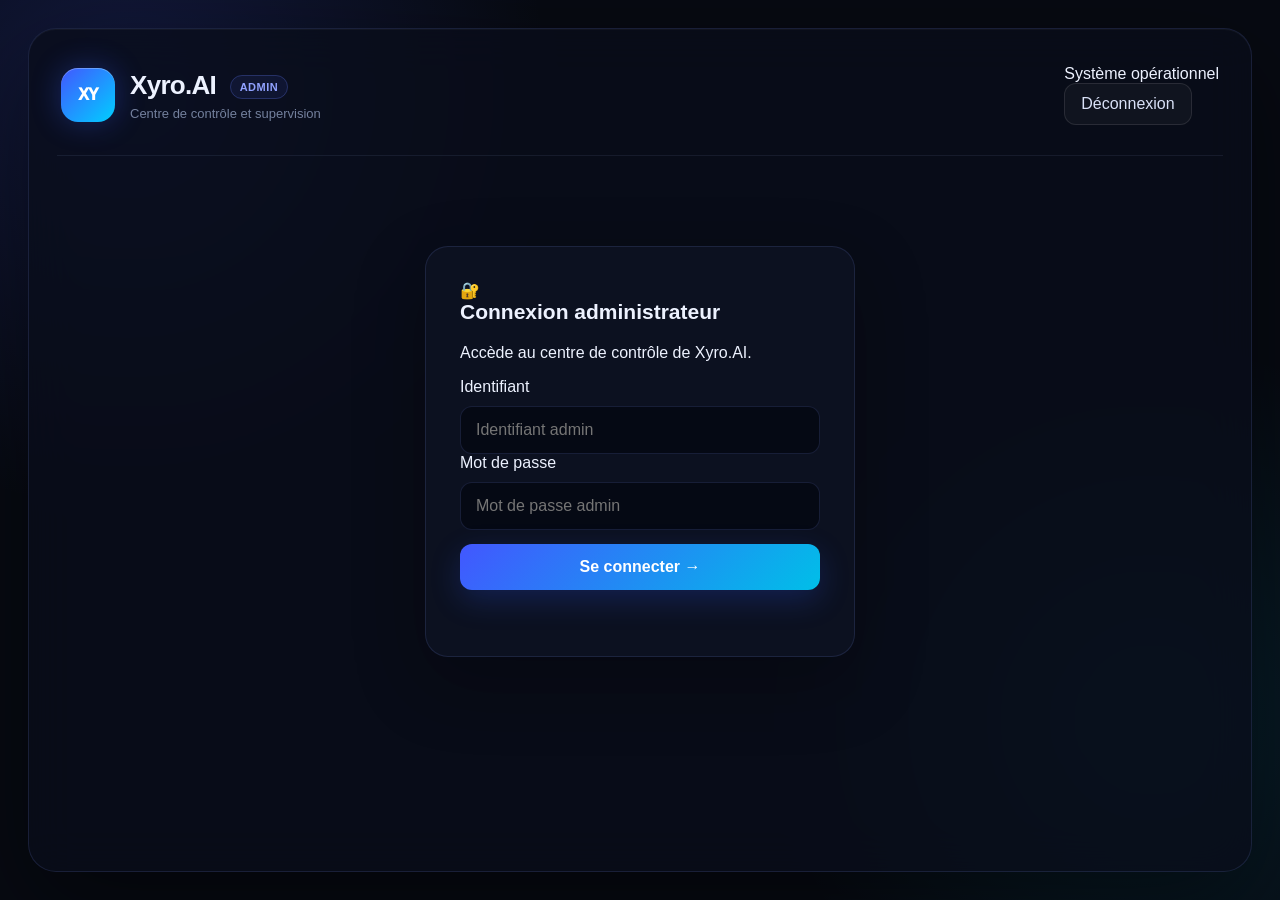
==== commit 2897c78f: "Add files via upload" ====
--- a/admin.html
+++ b/admin.html
@@ -3,276 +3,195 @@
 <head>
     <meta charset="UTF-8">
     <meta name="viewport" content="width=device-width, initial-scale=1.0">
-
-    <title>Xyro.AI - Admin</title>
-
-    <link rel="stylesheet" href="style.css">
+    <title>Xyro.AI • Admin</title>
+    <link rel="stylesheet" href="admin.css">
 </head>
 
 <body>
-
 <div class="admin-page">
 
     <div class="admin-card">
 
-        <!-- ==============================
-             HEADER
-        =============================== -->
-
-        <div class="admin-header">
-
-            <div>
-
-                <div class="mini-bn">
-                    XY
+        <!-- HEADER -->
+        <header class="admin-header">
+            <div class="brand">
+                <div class="mini-bn">XY</div>
+                <div>
+                    <h1>Xyro.AI <span>ADMIN</span></h1>
+                    <p>Centre de contrôle et supervision</p>
                 </div>
-
-                <h1>
-                    Xyro.AI
-                    <span>Admin</span>
-                </h1>
-
-                <p>
-                    Gestion des comptes et consultation autorisée des données.
-                </p>
-
             </div>
 
-            <button id="logoutAdmin">
-                Déconnexion
-            </button>
+            <div class="header-actions">
+                <div class="status">
+                    <span></span>
+                    Système opérationnel
+                </div>
+                <button id="logoutAdmin">Déconnexion</button>
+            </div>
+        </header>
 
-        </div>
+        <!-- LOGIN -->
+        <section id="adminLogin" class="login-panel">
+            <div class="login-icon">🔐</div>
+            <h2>Connexion administrateur</h2>
+            <p class="login-subtitle">
+                Accède au centre de contrôle de Xyro.AI.
+            </p>
 
+            <label for="adminUsername">Identifiant</label>
+            <input id="adminUsername" autocomplete="username" placeholder="Identifiant admin">
 
-        <!-- ==============================
-             CONNEXION ADMIN
-        =============================== -->
+            <label for="adminPassword">Mot de passe</label>
+            <input id="adminPassword" type="password" autocomplete="current-password" placeholder="Mot de passe admin">
 
-        <section id="adminLogin">
-
-            <h2>
-                🔐 Connexion administrateur
-            </h2>
-
-            <input
-                id="adminUsername"
-                placeholder="Identifiant admin"
-                autocomplete="username"
-            >
-
-            <input
-                id="adminPassword"
-                type="password"
-                placeholder="Mot de passe admin"
-                autocomplete="current-password"
-            >
-
-            <button id="adminLoginBtn">
-                Se connecter
+            <button id="adminLoginBtn" class="primary-btn">
+                Se connecter <span>→</span>
             </button>
 
             <p id="adminError"></p>
-
         </section>
 
-
-        <!-- ==============================
-             DASHBOARD
-        =============================== -->
-
+        <!-- DASHBOARD -->
         <section id="dashboard" class="hidden">
 
+            <div class="dashboard-title">
+                <div>
+                    <div class="eyebrow">XYRO CONTROL CENTER</div>
+                    <h2>Tableau de bord</h2>
+                    <p>Surveille les comptes, alertes et activités.</p>
+                </div>
 
-            <!-- ==========================
-                 STATISTIQUES
-            =========================== -->
+                <div class="live-badge">
+                    <span></span>
+                    LIVE
+                </div>
+            </div>
 
-            <section class="admin-stats">
-
+            <!-- STATS VISUELLES -->
+            <div class="admin-stats">
                 <div class="admin-stat">
                     <span>👥</span>
-                    <strong id="statUsers">0</strong>
+                    <strong id="statUsers">—</strong>
                     <small>Utilisateurs</small>
                 </div>
 
                 <div class="admin-stat">
-                    <span>💬</span>
-                    <strong id="statMessages">0</strong>
-                    <small>Messages</small>
+                    <span>🚨</span>
+                    <strong id="statAlerts">—</strong>
+                    <small>Alertes</small>
+                </div>
+
+                <div class="admin-stat">
+                    <span>🟢</span>
+                    <strong>ONLINE</strong>
+                    <small>État du système</small>
                 </div>
 
                 <div class="admin-stat">
                     <span>🧠</span>
-                    <strong id="statMemories">0</strong>
-                    <small>Mémoires</small>
+                    <strong>IA</strong>
+                    <small>Moteur Xyro</small>
                 </div>
 
                 <div class="admin-stat">
-                    <span>📁</span>
-                    <strong id="statProjects">0</strong>
-                    <small>Projets</small>
+                    <span>🛡️</span>
+                    <strong>ADMIN</strong>
+                    <small>Accès sécurisé</small>
                 </div>
+            </div>
 
-                <div class="admin-stat">
-                    <span>🚨</span>
-                    <strong id="statAlerts">0</strong>
-                    <small>Alertes</small>
-                </div>
-
-            </section>
-
-
-            <!-- ==========================
-                 ALERTES
-            =========================== -->
-
+            <!-- ALERTES -->
             <section class="admin-alerts">
-
                 <div class="admin-section-title">
-
                     <div>
-                        <h2>
-                            🚨 Alertes de sécurité
-                        </h2>
-
-                        <p>
-                            Les alertes sont des signaux à vérifier,
-                            pas des sanctions automatiques.
-                        </p>
+                        <h2>🚨 Alertes de sécurité</h2>
+                        <p>Les alertes sont des signaux à vérifier, pas des sanctions automatiques.</p>
                     </div>
-
-                    <button
-                        id="refreshAlerts"
-                        class="admin-small-button"
-                    >
-                        ↻ Actualiser
-                    </button>
-
+                    <div class="section-chip">SECURITY</div>
                 </div>
 
                 <div id="alertsList">
-
-                    <p>
-                        Chargement des alertes...
-                    </p>
-
+                    <div class="admin-empty">
+                        <div>⏳</div>
+                        <p>Chargement des alertes...</p>
+                    </div>
                 </div>
-
             </section>
 
+            <!-- RECHERCHE -->
+            <div class="admin-search">
+                <div class="search-icon">⌕</div>
+                <input id="userIdInput" placeholder="Rechercher un utilisateur avec son ID public...">
+                <button id="searchUser">Rechercher</button>
+            </div>
 
-            <!-- ==========================
-                 RECHERCHE
-            =========================== -->
-
-            <section class="admin-search">
-
-                <input
-                    id="userIdInput"
-                    placeholder="Pseudo ou ID utilisateur"
-                    autocomplete="off"
-                >
-
-                <button id="searchUser">
-                    🔍 Rechercher
-                </button>
-
-                <button
-                    id="clearSearch"
-                    class="admin-small-button"
-                >
-                    Effacer
-                </button>
-
-            </section>
-
-
-            <!-- ==========================
-                 COLONNES
-            =========================== -->
-
+            <!-- COLONNES -->
             <div class="admin-columns">
 
-
-                <!-- ======================
-                     UTILISATEURS
-                ======================= -->
-
-                <div>
-
+                <!-- UTILISATEURS -->
+                <section class="users-panel">
                     <div class="admin-section-title">
-
                         <div>
-                            <h2>
-                                👥 Utilisateurs
-                            </h2>
-
-                            <p id="usersCount">
-                                Chargement...
-                            </p>
+                            <h2>👥 Utilisateurs</h2>
+                            <p>Comptes enregistrés sur Xyro.AI</p>
                         </div>
-
+                        <div class="section-chip">ACCOUNTS</div>
                     </div>
 
                     <div id="usersList">
-                        <p>
-                            Chargement des utilisateurs...
-                        </p>
+                        <div class="admin-empty">
+                            <div>⏳</div>
+                            <p>Chargement des utilisateurs...</p>
+                        </div>
                     </div>
+                </section>
 
-                </div>
-
-
-                <!-- ======================
-                     DONNÉES DU COMPTE
-                ======================= -->
-
-                <div>
-
+                <!-- DETAILS -->
+                <section class="details-panel">
                     <div class="admin-section-title">
-
                         <div>
-                            <h2>
-                                📊 Données du compte
-                            </h2>
-
-                            <p id="selectedUserLabel">
-                                Aucun utilisateur sélectionné.
-                            </p>
+                            <h2>📊 Données du compte</h2>
+                            <p>Consultation autorisée des données</p>
                         </div>
-
+                        <div class="section-chip">DETAILS</div>
                     </div>
 
                     <div id="userDetails">
-
-                        <div class="admin-empty">
-
-                            <div>
-                                👤
-                            </div>
-
-                            <p>
-                                Sélectionne un utilisateur pour
-                                afficher ses données.
-                            </p>
-
+                        <div class="admin-empty details-empty">
+                            <div>👤</div>
+                            <p>Sélectionne un utilisateur pour afficher ses données.</p>
                         </div>
-
                     </div>
-
-                </div>
+                </section>
 
             </div>
 
         </section>
-
     </div>
-
 </div>
-
 
 <script src="admin.js"></script>
 
+<script>
+/* Statistiques visuelles sans modifier le fonctionnement existant. */
+const originalLoadUsers = window.loadUsers;
+const originalLoadAlerts = window.loadAlerts;
+
+function updateVisualStats() {
+    const users = document.querySelectorAll("#usersList .admin-user").length;
+    const alerts = document.querySelectorAll("#alertsList .admin-alert").length;
+
+    const usersStat = document.getElementById("statUsers");
+    const alertsStat = document.getElementById("statAlerts");
+
+    if (usersStat && users) usersStat.textContent = users;
+    if (alertsStat && alerts) alertsStat.textContent = alerts;
+}
+
+/* Mise à jour périodique légère de l'affichage. */
+setInterval(updateVisualStats, 1000);
+</script>
+
 </body>
 </html>
--- a/admin.css
+++ b/admin.css
@@ -0,0 +1,723 @@
+
+/* =========================================================
+   XYRO.AI ADMIN • PREMIUM DASHBOARD
+   ========================================================= */
+
+* {
+    box-sizing: border-box;
+}
+
+body {
+    margin: 0;
+    min-height: 100vh;
+    font-family: Inter, "Segoe UI", Arial, sans-serif;
+    color: #edf2ff;
+    background:
+        radial-gradient(circle at 10% 10%, rgba(69, 91, 255, .18), transparent 30%),
+        radial-gradient(circle at 90% 80%, rgba(0, 214, 255, .10), transparent 28%),
+        #070a12;
+}
+
+button,
+input {
+    font: inherit;
+}
+
+button {
+    cursor: pointer;
+}
+
+.hidden {
+    display: none !important;
+}
+
+/* SHELL */
+
+.admin-page {
+    min-height: 100vh;
+    padding: 28px;
+}
+
+.admin-card {
+    width: min(1500px, 100%);
+    min-height: calc(100vh - 56px);
+    margin: auto;
+    padding: 28px;
+    border: 1px solid rgba(130, 150, 255, .14);
+    border-radius: 28px;
+    background: rgba(10, 14, 26, .78);
+    box-shadow:
+        0 35px 100px rgba(0, 0, 0, .45),
+        inset 0 1px rgba(255, 255, 255, .035);
+    backdrop-filter: blur(22px);
+}
+
+/* HEADER */
+
+.admin-header {
+    display: flex;
+    justify-content: space-between;
+    align-items: center;
+    gap: 20px;
+    padding: 8px 4px 30px;
+    border-bottom: 1px solid rgba(150, 165, 210, .10);
+}
+
+.admin-header > div:first-child {
+    display: flex;
+    align-items: center;
+    gap: 15px;
+}
+
+.mini-bn {
+    width: 54px;
+    height: 54px;
+    display: grid;
+    place-items: center;
+    border-radius: 17px;
+    color: white;
+    font-weight: 950;
+    letter-spacing: -1px;
+    background:
+        linear-gradient(135deg, #4257ff, #00cfff);
+    box-shadow:
+        0 0 30px rgba(51, 92, 255, .32),
+        inset 0 1px rgba(255, 255, 255, .28);
+}
+
+.admin-header h1 {
+    margin: 0;
+    font-size: 26px;
+    letter-spacing: -.7px;
+}
+
+.admin-header h1 span {
+    margin-left: 7px;
+    padding: 5px 9px;
+    border: 1px solid rgba(106, 129, 255, .25);
+    border-radius: 999px;
+    color: #91a2ff;
+    background: rgba(76, 97, 255, .09);
+    font-size: 11px;
+    letter-spacing: .5px;
+    vertical-align: middle;
+}
+
+.admin-header p {
+    margin: 5px 0 0;
+    color: #74819e;
+    font-size: 13px;
+}
+
+#logoutAdmin {
+    border: 1px solid rgba(255, 255, 255, .10);
+    border-radius: 12px;
+    padding: 11px 16px;
+    color: #d9e1f7;
+    background: rgba(255, 255, 255, .035);
+    transition: .2s ease;
+}
+
+#logoutAdmin:hover {
+    border-color: rgba(255, 105, 105, .35);
+    color: #ffaaaa;
+    background: rgba(255, 80, 80, .07);
+}
+
+/* LOGIN */
+
+#adminLogin {
+    width: min(430px, 100%);
+    margin: 90px auto 30px;
+    padding: 34px;
+    border: 1px solid rgba(130, 150, 255, .14);
+    border-radius: 23px;
+    background: rgba(16, 21, 36, .72);
+    box-shadow: 0 25px 70px rgba(0, 0, 0, .28);
+}
+
+#adminLogin h2 {
+    margin: 0 0 20px;
+    font-size: 21px;
+}
+
+#adminLogin input {
+    width: 100%;
+    margin-top: 10px;
+    padding: 14px 15px;
+    border: 1px solid rgba(130, 150, 255, .15);
+    border-radius: 12px;
+    outline: none;
+    color: #f4f7ff;
+    background: rgba(4, 8, 17, .72);
+    transition: .2s ease;
+}
+
+#adminLogin input:focus {
+    border-color: rgba(83, 111, 255, .75);
+    box-shadow: 0 0 0 4px rgba(66, 89, 255, .08);
+}
+
+#adminLogin button:not(#logoutAdmin) {
+    width: 100%;
+    margin-top: 14px;
+    padding: 14px;
+    border: 0;
+    border-radius: 12px;
+    color: white;
+    font-weight: 800;
+    background: linear-gradient(135deg, #4257ff, #00bfe8);
+    box-shadow: 0 10px 30px rgba(45, 91, 255, .22);
+}
+
+#adminError {
+    min-height: 20px;
+    margin: 12px 0 0;
+    color: #ff8585;
+}
+
+/* DASHBOARD */
+
+#dashboard {
+    padding-top: 26px;
+}
+
+#dashboard::before {
+    content: "XYRO CONTROL CENTER";
+    display: block;
+    margin-bottom: 8px;
+    color: #687dff;
+    font-size: 10px;
+    font-weight: 900;
+    letter-spacing: 3px;
+}
+
+/* STATS */
+
+.admin-stats {
+    display: grid;
+    grid-template-columns: repeat(5, 1fr);
+    gap: 13px;
+    margin: 18px 0 22px;
+}
+
+.admin-stat {
+    position: relative;
+    overflow: hidden;
+    min-height: 125px;
+    padding: 19px;
+    border: 1px solid rgba(130, 150, 255, .12);
+    border-radius: 18px;
+    background:
+        linear-gradient(145deg, rgba(24, 32, 55, .75), rgba(11, 15, 27, .72));
+    transition: transform .2s ease, border-color .2s ease;
+}
+
+.admin-stat::after {
+    content: "";
+    position: absolute;
+    width: 90px;
+    height: 90px;
+    right: -40px;
+    bottom: -45px;
+    border-radius: 50%;
+    background: rgba(66, 92, 255, .13);
+    filter: blur(2px);
+}
+
+.admin-stat:hover {
+    transform: translateY(-2px);
+    border-color: rgba(98, 121, 255, .30);
+}
+
+.admin-stat span {
+    display: block;
+    font-size: 21px;
+    margin-bottom: 12px;
+}
+
+.admin-stat strong {
+    display: block;
+    font-size: 29px;
+    letter-spacing: -.8px;
+}
+
+.admin-stat small {
+    display: block;
+    margin-top: 4px;
+    color: #77839e;
+}
+
+/* PANELS */
+
+.admin-alerts,
+.admin-columns > div {
+    border: 1px solid rgba(130, 150, 255, .11);
+    border-radius: 21px;
+    background: rgba(14, 19, 32, .72);
+    box-shadow: inset 0 1px rgba(255, 255, 255, .025);
+}
+
+.admin-alerts {
+    margin-bottom: 18px;
+    padding: 20px;
+}
+
+.admin-columns {
+    display: grid;
+    grid-template-columns: .78fr 1.22fr;
+    gap: 18px;
+}
+
+.admin-columns > div {
+    padding: 20px;
+    min-width: 0;
+}
+
+.admin-section-title {
+    display: flex;
+    justify-content: space-between;
+    align-items: center;
+    gap: 15px;
+    margin-bottom: 17px;
+}
+
+.admin-section-title h2 {
+    margin: 0;
+    font-size: 17px;
+}
+
+.admin-section-title p {
+    margin: 5px 0 0;
+    color: #707d99;
+    font-size: 12px;
+}
+
+/* SEARCH */
+
+.admin-search {
+    display: flex;
+    gap: 9px;
+    margin-bottom: 18px;
+    padding: 13px;
+    border: 1px solid rgba(130, 150, 255, .10);
+    border-radius: 16px;
+    background: rgba(13, 18, 31, .72);
+}
+
+.admin-search input {
+    flex: 1;
+    min-width: 0;
+    border: 1px solid rgba(130, 150, 255, .12);
+    border-radius: 11px;
+    padding: 12px 14px;
+    outline: none;
+    color: white;
+    background: rgba(3, 7, 15, .75);
+}
+
+.admin-search input:focus {
+    border-color: rgba(80, 108, 255, .65);
+}
+
+.admin-search button {
+    border: 0;
+    border-radius: 11px;
+    padding: 0 17px;
+    color: white;
+    font-weight: 700;
+    background: linear-gradient(135deg, #354bff, #00b9df);
+}
+
+.admin-small-button {
+    border: 1px solid rgba(130, 150, 255, .13);
+    border-radius: 9px;
+    padding: 8px 11px;
+    color: #bac6e2;
+    background: rgba(255, 255, 255, .035);
+}
+
+.admin-small-button:hover {
+    border-color: rgba(92, 119, 255, .35);
+    color: white;
+}
+
+/* USERS */
+
+#usersList {
+    display: flex;
+    flex-direction: column;
+    gap: 8px;
+    max-height: 570px;
+    overflow-y: auto;
+    padding-right: 4px;
+}
+
+.admin-user {
+    width: 100%;
+    display: grid;
+    grid-template-columns: 1fr auto;
+    gap: 3px 10px;
+    text-align: left;
+    padding: 13px 14px;
+    border: 1px solid rgba(130, 150, 255, .09);
+    border-radius: 13px;
+    color: #edf2ff;
+    background: rgba(5, 9, 18, .55);
+    transition: .18s ease;
+}
+
+.admin-user:hover {
+    transform: translateX(2px);
+    border-color: rgba(79, 108, 255, .45);
+    background: rgba(42, 57, 108, .18);
+}
+
+.admin-user strong {
+    grid-column: 1 / 2;
+}
+
+.admin-user small {
+    grid-column: 1 / 2;
+    color: #687692;
+    font-size: 10px;
+}
+
+.admin-user::after {
+    content: "›";
+    grid-column: 2;
+    grid-row: 1 / 4;
+    align-self: center;
+    color: #596bff;
+    font-size: 22px;
+}
+
+/* ALERTS */
+
+#alertsList {
+    display: grid;
+    gap: 9px;
+}
+
+.admin-alert {
+    padding: 14px;
+    border: 1px solid rgba(255, 146, 72, .18);
+    border-left: 3px solid #ff9a55;
+    border-radius: 13px;
+    background: rgba(34, 23, 17, .45);
+}
+
+.admin-alert.reviewed {
+    border-color: rgba(92, 200, 140, .12);
+    border-left-color: #4ecb8a;
+    opacity: .65;
+}
+
+.admin-alert > div {
+    margin-bottom: 5px;
+    font-size: 12px;
+}
+
+.admin-alert > div:nth-child(2),
+.admin-alert > div:nth-child(3) {
+    color: #68758f;
+    font-size: 10px;
+}
+
+.admin-alert > div:nth-child(4) {
+    margin: 9px 0 11px;
+    color: #b9c2d7;
+    line-height: 1.45;
+}
+
+/* PROFILE */
+
+.admin-profile {
+    display: flex;
+    align-items: center;
+    gap: 14px;
+    padding: 16px;
+    border: 1px solid rgba(130, 150, 255, .10);
+    border-radius: 15px;
+    background: rgba(5, 9, 18, .55);
+}
+
+.admin-profile-avatar {
+    width: 55px;
+    height: 55px;
+    flex: 0 0 55px;
+    display: grid;
+    place-items: center;
+    border-radius: 16px;
+    color: white;
+    font-size: 21px;
+    font-weight: 900;
+    background: linear-gradient(135deg, #334dff, #00c6e8);
+}
+
+.admin-profile h3 {
+    margin: 0 0 4px;
+}
+
+.admin-profile p,
+.admin-profile small {
+    margin: 0;
+    color: #74809a;
+    font-size: 11px;
+}
+
+/* USER STATS */
+
+.admin-user-stats {
+    display: grid;
+    grid-template-columns: repeat(3, 1fr);
+    gap: 8px;
+    margin: 12px 0 22px;
+}
+
+.admin-user-stats > div {
+    padding: 13px;
+    border: 1px solid rgba(130, 150, 255, .08);
+    border-radius: 12px;
+    text-align: center;
+    background: rgba(5, 9, 18, .55);
+}
+
+.admin-user-stats strong,
+.admin-user-stats small {
+    display: block;
+}
+
+.admin-user-stats strong {
+    font-size: 21px;
+}
+
+.admin-user-stats small {
+    margin-top: 3px;
+    color: #6e7a95;
+}
+
+/* CONVERSATIONS */
+
+.admin-conversation {
+    margin-bottom: 8px;
+    border: 1px solid rgba(130, 150, 255, .09);
+    border-radius: 12px;
+    overflow: hidden;
+    background: rgba(5, 9, 18, .50);
+}
+
+.admin-conversation summary {
+    display: flex;
+    justify-content: space-between;
+    gap: 10px;
+    padding: 12px;
+    cursor: pointer;
+    list-style: none;
+}
+
+.admin-conversation summary::-webkit-details-marker {
+    display: none;
+}
+
+.admin-conversation summary::before {
+    content: "＋";
+    color: #7184ff;
+    margin-right: 7px;
+}
+
+.admin-conversation[open] summary::before {
+    content: "−";
+}
+
+.admin-conversation summary small {
+    overflow: hidden;
+    color: #586681;
+    font-size: 9px;
+    text-overflow: ellipsis;
+    white-space: nowrap;
+}
+
+.admin-message {
+    margin: 0 10px 8px;
+    padding: 11px;
+    border-radius: 10px;
+    font-size: 12px;
+}
+
+.admin-message.from-user {
+    background: rgba(55, 74, 155, .16);
+}
+
+.admin-message.from-bot {
+    background: rgba(22, 111, 91, .13);
+}
+
+.admin-message strong {
+    font-size: 10px;
+}
+
+.admin-message div {
+    margin: 5px 0;
+    white-space: pre-wrap;
+    word-break: break-word;
+    color: #c7d0e4;
+}
+
+.admin-message small {
+    color: #586681;
+    font-size: 9px;
+}
+
+/* MEMORY / PROJECTS */
+
+.admin-memory,
+.admin-project {
+    margin-bottom: 8px;
+    padding: 12px;
+    border: 1px solid rgba(130, 150, 255, .08);
+    border-radius: 11px;
+    background: rgba(5, 9, 18, .50);
+}
+
+.admin-memory strong,
+.admin-project strong {
+    font-size: 11px;
+}
+
+.admin-memory p,
+.admin-project p {
+    margin: 7px 0;
+    color: #aeb8cd;
+    font-size: 12px;
+    line-height: 1.45;
+    white-space: pre-wrap;
+    word-break: break-word;
+}
+
+.admin-memory small,
+.admin-project small {
+    color: #59667f;
+    font-size: 9px;
+}
+
+/* EMPTY / ERROR */
+
+.admin-empty {
+    padding: 35px 15px;
+    text-align: center;
+    color: #64718d;
+}
+
+.admin-empty div {
+    margin-bottom: 8px;
+    font-size: 29px;
+}
+
+.admin-empty p {
+    margin: 0;
+}
+
+.admin-error {
+    color: #ff8888 !important;
+}
+
+/* SCROLLBAR */
+
+#usersList::-webkit-scrollbar {
+    width: 5px;
+}
+
+#usersList::-webkit-scrollbar-thumb {
+    border-radius: 99px;
+    background: #293452;
+}
+
+/* RESPONSIVE */
+
+@media (max-width: 1050px) {
+
+    .admin-stats {
+        grid-template-columns: repeat(3, 1fr);
+    }
+
+    .admin-columns {
+        grid-template-columns: 1fr;
+    }
+}
+
+@media (max-width: 700px) {
+
+    .admin-page {
+        padding: 10px;
+    }
+
+    .admin-card {
+        min-height: calc(100vh - 20px);
+        padding: 16px;
+        border-radius: 20px;
+    }
+
+    .admin-header {
+        align-items: flex-start;
+    }
+
+    .admin-header > div:first-child {
+        align-items: flex-start;
+    }
+
+    .admin-header p {
+        display: none;
+    }
+
+    .admin-header h1 {
+        font-size: 20px;
+    }
+
+    .admin-stats {
+        grid-template-columns: repeat(2, 1fr);
+    }
+
+    .admin-search {
+        flex-wrap: wrap;
+    }
+
+    .admin-search input {
+        flex-basis: 100%;
+    }
+
+    .admin-search button {
+        min-height: 42px;
+    }
+
+    .admin-section-title {
+        align-items: flex-start;
+    }
+}
+
+@media (max-width: 430px) {
+
+    .admin-stats {
+        grid-template-columns: 1fr 1fr;
+    }
+
+    .admin-stat {
+        min-height: 105px;
+        padding: 14px;
+    }
+
+    .admin-stat strong {
+        font-size: 23px;
+    }
+
+    .mini-bn {
+        width: 45px;
+        height: 45px;
+        border-radius: 14px;
+    }
+
+    #logoutAdmin {
+        padding: 9px 10px;
+        font-size: 11px;
+    }
+}
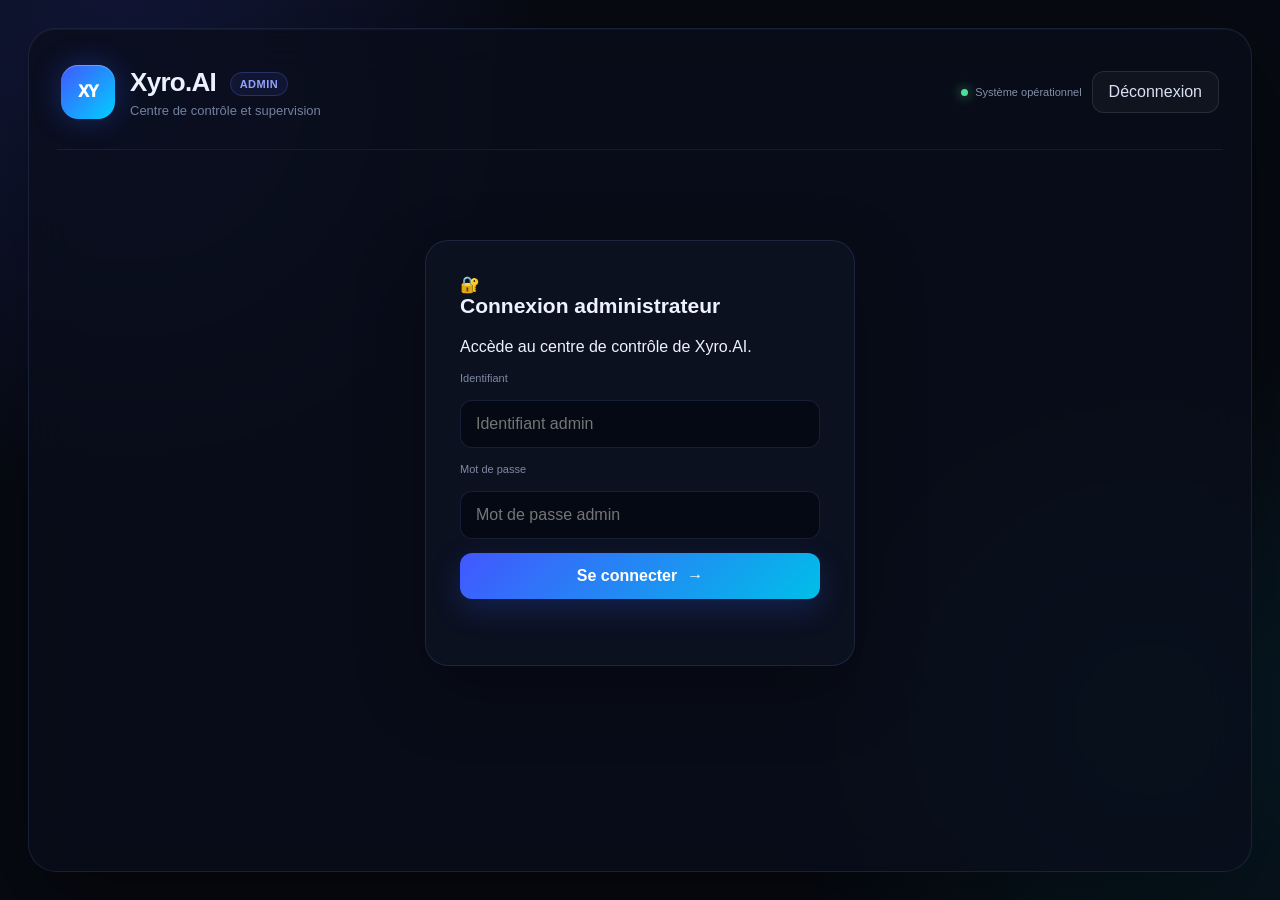
==== commit 0ca190e9: "Add files via upload" ====
--- a/admin.html
+++ b/admin.html
@@ -6,13 +6,10 @@
     <title>Xyro.AI • Admin</title>
     <link rel="stylesheet" href="admin.css">
 </head>
-
 <body>
 <div class="admin-page">
-
     <div class="admin-card">
 
-        <!-- HEADER -->
         <header class="admin-header">
             <div class="brand">
                 <div class="mini-bn">XY</div>
@@ -21,87 +18,42 @@
                     <p>Centre de contrôle et supervision</p>
                 </div>
             </div>
-
             <div class="header-actions">
-                <div class="status">
-                    <span></span>
-                    Système opérationnel
-                </div>
+                <div class="status"><span></span>Système opérationnel</div>
                 <button id="logoutAdmin">Déconnexion</button>
             </div>
         </header>
 
-        <!-- LOGIN -->
         <section id="adminLogin" class="login-panel">
             <div class="login-icon">🔐</div>
             <h2>Connexion administrateur</h2>
-            <p class="login-subtitle">
-                Accède au centre de contrôle de Xyro.AI.
-            </p>
-
+            <p class="login-subtitle">Accède au centre de contrôle de Xyro.AI.</p>
             <label for="adminUsername">Identifiant</label>
             <input id="adminUsername" autocomplete="username" placeholder="Identifiant admin">
-
             <label for="adminPassword">Mot de passe</label>
             <input id="adminPassword" type="password" autocomplete="current-password" placeholder="Mot de passe admin">
-
-            <button id="adminLoginBtn" class="primary-btn">
-                Se connecter <span>→</span>
-            </button>
-
+            <button id="adminLoginBtn" class="primary-btn">Se connecter <span>→</span></button>
             <p id="adminError"></p>
         </section>
 
-        <!-- DASHBOARD -->
         <section id="dashboard" class="hidden">
-
             <div class="dashboard-title">
                 <div>
                     <div class="eyebrow">XYRO CONTROL CENTER</div>
                     <h2>Tableau de bord</h2>
                     <p>Surveille les comptes, alertes et activités.</p>
                 </div>
-
-                <div class="live-badge">
-                    <span></span>
-                    LIVE
-                </div>
+                <div class="live-badge"><span></span>LIVE</div>
             </div>
 
-            <!-- STATS VISUELLES -->
             <div class="admin-stats">
-                <div class="admin-stat">
-                    <span>👥</span>
-                    <strong id="statUsers">—</strong>
-                    <small>Utilisateurs</small>
-                </div>
-
-                <div class="admin-stat">
-                    <span>🚨</span>
-                    <strong id="statAlerts">—</strong>
-                    <small>Alertes</small>
-                </div>
-
-                <div class="admin-stat">
-                    <span>🟢</span>
-                    <strong>ONLINE</strong>
-                    <small>État du système</small>
-                </div>
-
-                <div class="admin-stat">
-                    <span>🧠</span>
-                    <strong>IA</strong>
-                    <small>Moteur Xyro</small>
-                </div>
-
-                <div class="admin-stat">
-                    <span>🛡️</span>
-                    <strong>ADMIN</strong>
-                    <small>Accès sécurisé</small>
-                </div>
+                <div class="admin-stat"><span>👥</span><strong id="statUsers">0</strong><small>Utilisateurs</small></div>
+                <div class="admin-stat"><span>🚨</span><strong id="statAlerts">0</strong><small>Alertes ouvertes</small></div>
+                <div class="admin-stat"><span>🟢</span><strong>ONLINE</strong><small>État du système</small></div>
+                <div class="admin-stat"><span>🧠</span><strong>IA</strong><small>Moteur Xyro</small></div>
+                <div class="admin-stat"><span>🛡️</span><strong>ADMIN</strong><small>Accès sécurisé</small></div>
             </div>
 
-            <!-- ALERTES -->
             <section class="admin-alerts">
                 <div class="admin-section-title">
                     <div>
@@ -110,88 +62,76 @@
                     </div>
                     <div class="section-chip">SECURITY</div>
                 </div>
-
-                <div id="alertsList">
-                    <div class="admin-empty">
-                        <div>⏳</div>
-                        <p>Chargement des alertes...</p>
-                    </div>
-                </div>
+                <div id="alertsList"></div>
             </section>
 
-            <!-- RECHERCHE -->
             <div class="admin-search">
                 <div class="search-icon">⌕</div>
-                <input id="userIdInput" placeholder="Rechercher un utilisateur avec son ID public...">
+                <input id="userIdInput" placeholder="Rechercher par ID ou pseudo...">
                 <button id="searchUser">Rechercher</button>
+                <button id="clearSearch" class="admin-small-button">Effacer</button>
             </div>
 
-            <!-- COLONNES -->
             <div class="admin-columns">
-
-                <!-- UTILISATEURS -->
                 <section class="users-panel">
                     <div class="admin-section-title">
                         <div>
                             <h2>👥 Utilisateurs</h2>
-                            <p>Comptes enregistrés sur Xyro.AI</p>
+                            <p id="usersCount">0 utilisateur</p>
                         </div>
                         <div class="section-chip">ACCOUNTS</div>
                     </div>
-
-                    <div id="usersList">
-                        <div class="admin-empty">
-                            <div>⏳</div>
-                            <p>Chargement des utilisateurs...</p>
-                        </div>
-                    </div>
+                    <div id="usersList"></div>
                 </section>
 
-                <!-- DETAILS -->
                 <section class="details-panel">
                     <div class="admin-section-title">
                         <div>
                             <h2>📊 Données du compte</h2>
-                            <p>Consultation autorisée des données</p>
+                            <p id="selectedUserLabel">Aucun utilisateur sélectionné.</p>
                         </div>
                         <div class="section-chip">DETAILS</div>
                     </div>
-
                     <div id="userDetails">
-                        <div class="admin-empty details-empty">
-                            <div>👤</div>
-                            <p>Sélectionne un utilisateur pour afficher ses données.</p>
-                        </div>
+                        <div class="admin-empty details-empty"><div>👤</div><p>Sélectionne un utilisateur pour afficher ses données.</p></div>
                     </div>
                 </section>
-
             </div>
-
         </section>
     </div>
 </div>
 
+<!-- MODALE DE BAN -->
+<div id="banModal" class="ban-modal hidden">
+    <div class="ban-box">
+        <button id="closeBanModal" class="ban-close">×</button>
+        <div class="ban-icon">🚫</div>
+        <div class="eyebrow">MODERATION</div>
+        <h2>Bannir un utilisateur</h2>
+        <p id="banTarget" class="ban-target"></p>
+
+        <label for="banDuration">Durée du bannissement</label>
+        <select id="banDuration">
+            <option value="10m">10 minutes</option>
+            <option value="1h">1 heure</option>
+            <option value="1d">1 jour</option>
+            <option value="7d">7 jours</option>
+            <option value="30d">30 jours</option>
+            <option value="permanent">♾️ Permanent</option>
+        </select>
+
+        <label for="banReason">Raison</label>
+        <textarea id="banReason" maxlength="500" placeholder="Raison du bannissement..."></textarea>
+
+        <p id="banError" class="admin-error"></p>
+
+        <div class="ban-actions">
+            <button id="cancelBan" class="admin-small-button">Annuler</button>
+            <button id="confirmBan" class="danger-btn">🚫 Confirmer le ban</button>
+        </div>
+    </div>
+</div>
+
 <script src="admin.js"></script>
-
-<script>
-/* Statistiques visuelles sans modifier le fonctionnement existant. */
-const originalLoadUsers = window.loadUsers;
-const originalLoadAlerts = window.loadAlerts;
-
-function updateVisualStats() {
-    const users = document.querySelectorAll("#usersList .admin-user").length;
-    const alerts = document.querySelectorAll("#alertsList .admin-alert").length;
-
-    const usersStat = document.getElementById("statUsers");
-    const alertsStat = document.getElementById("statAlerts");
-
-    if (usersStat && users) usersStat.textContent = users;
-    if (alertsStat && alerts) alertsStat.textContent = alerts;
-}
-
-/* Mise à jour périodique légère de l'affichage. */
-setInterval(updateVisualStats, 1000);
-</script>
-
 </body>
 </html>
--- a/admin.css
+++ b/admin.css
@@ -721,3 +721,337 @@
         font-size: 11px;
     }
 }
+
+
+/* =========================================================
+   MODERATION / BAN
+   ========================================================= */
+
+.header-actions {
+    display: flex;
+    align-items: center;
+    gap: 10px;
+}
+
+.status, .live-badge, .section-chip {
+    display: inline-flex;
+    align-items: center;
+    gap: 7px;
+}
+
+.status {
+    color: #8490aa;
+    font-size: 11px;
+}
+
+.status span, .live-badge span {
+    width: 7px;
+    height: 7px;
+    border-radius: 50%;
+    background: #50dc9a;
+    box-shadow: 0 0 12px rgba(80, 220, 154, .8);
+}
+
+.live-badge {
+    padding: 7px 10px;
+    border: 1px solid rgba(80, 220, 154, .18);
+    border-radius: 999px;
+    color: #75e8ad;
+    background: rgba(80, 220, 154, .06);
+    font-size: 10px;
+    font-weight: 900;
+    letter-spacing: 1px;
+}
+
+.dashboard-title {
+    display: flex;
+    justify-content: space-between;
+    align-items: flex-end;
+    gap: 20px;
+    margin: 25px 0 18px;
+}
+
+.dashboard-title h2 {
+    margin: 3px 0 4px;
+    font-size: 25px;
+}
+
+.dashboard-title p {
+    margin: 0;
+    color: #6e7a95;
+    font-size: 12px;
+}
+
+.eyebrow {
+    color: #6f83ff;
+    font-size: 9px;
+    font-weight: 900;
+    letter-spacing: 2.5px;
+}
+
+.section-chip {
+    padding: 5px 8px;
+    border: 1px solid rgba(100, 120, 255, .15);
+    border-radius: 999px;
+    color: #7586e7;
+    background: rgba(70, 90, 255, .06);
+    font-size: 8px;
+    font-weight: 900;
+    letter-spacing: 1px;
+}
+
+.login-panel label {
+    display: block;
+    margin: 15px 0 6px;
+    color: #7d89a3;
+    font-size: 11px;
+}
+
+.primary-btn {
+    display: flex;
+    justify-content: center;
+    align-items: center;
+    gap: 10px;
+}
+
+.admin-search {
+    align-items: center;
+}
+
+.search-icon {
+    color: #6175ff;
+    font-size: 23px;
+}
+
+.admin-search .admin-small-button {
+    min-height: 42px;
+}
+
+.user-main {
+    min-width: 0;
+    display: flex;
+    flex-direction: column;
+    gap: 3px;
+}
+
+.admin-user .user-status {
+    justify-self: end;
+    align-self: center;
+    padding: 5px 7px;
+    border-radius: 999px;
+    font-size: 8px;
+    font-weight: 900;
+    white-space: nowrap;
+}
+
+.user-status.active {
+    color: #70dfa8;
+    background: rgba(70, 220, 150, .07);
+}
+
+.user-status.banned {
+    color: #ff9292;
+    background: rgba(255, 90, 90, .08);
+}
+
+.admin-user.user-banned {
+    border-color: rgba(255, 100, 100, .14);
+}
+
+.user-arrow {
+    grid-column: 3;
+    grid-row: 1;
+    align-self: center;
+    color: #596bff;
+    font-size: 22px;
+}
+
+.admin-profile.profile-banned {
+    border-color: rgba(255, 100, 100, .18);
+}
+
+.profile-main {
+    min-width: 0;
+}
+
+.account-status {
+    display: inline-block;
+    margin-top: 7px;
+    padding: 5px 8px;
+    border-radius: 999px;
+    font-size: 9px;
+    font-weight: 800;
+}
+
+.account-status.is-active {
+    color: #6fe0a6;
+    background: rgba(65, 210, 140, .07);
+}
+
+.account-status.is-banned {
+    color: #ff9696;
+    background: rgba(255, 80, 80, .08);
+}
+
+.moderation-card {
+    display: flex;
+    justify-content: space-between;
+    align-items: center;
+    gap: 15px;
+    margin: 12px 0 16px;
+    padding: 14px;
+    border: 1px solid rgba(130, 150, 255, .10);
+    border-radius: 14px;
+    background: rgba(5, 9, 18, .55);
+}
+
+.moderation-card > div {
+    display: flex;
+    flex-direction: column;
+    gap: 4px;
+    min-width: 0;
+}
+
+.moderation-card strong {
+    font-size: 12px;
+}
+
+.moderation-card small {
+    color: #697690;
+    font-size: 10px;
+    line-height: 1.4;
+}
+
+.ban-btn, .unban-btn, .danger-btn {
+    border: 0;
+    border-radius: 10px;
+    padding: 10px 13px;
+    color: white;
+    font-weight: 800;
+    white-space: nowrap;
+}
+
+.ban-btn, .danger-btn {
+    background: linear-gradient(135deg, #d94b5b, #a82d52);
+}
+
+.unban-btn {
+    background: linear-gradient(135deg, #287f68, #25a77c);
+}
+
+.ban-btn:hover, .danger-btn:hover, .unban-btn:hover {
+    filter: brightness(1.12);
+}
+
+.ban-modal {
+    position: fixed;
+    inset: 0;
+    z-index: 1000;
+    display: grid;
+    place-items: center;
+    padding: 20px;
+    background: rgba(2, 4, 10, .72);
+    backdrop-filter: blur(12px);
+}
+
+.ban-box {
+    position: relative;
+    width: min(440px, 100%);
+    padding: 28px;
+    border: 1px solid rgba(255, 100, 120, .16);
+    border-radius: 23px;
+    background: linear-gradient(145deg, rgba(22, 19, 32, .97), rgba(10, 13, 24, .98));
+    box-shadow: 0 35px 100px rgba(0, 0, 0, .55);
+}
+
+.ban-close {
+    position: absolute;
+    top: 12px;
+    right: 14px;
+    border: 0;
+    color: #7f8aa3;
+    background: transparent;
+    font-size: 25px;
+}
+
+.ban-icon {
+    width: 48px;
+    height: 48px;
+    display: grid;
+    place-items: center;
+    margin-bottom: 13px;
+    border-radius: 14px;
+    background: rgba(255, 70, 90, .10);
+    font-size: 23px;
+}
+
+.ban-box h2 {
+    margin: 5px 0;
+    font-size: 22px;
+}
+
+.ban-target {
+    margin: 0 0 20px;
+    color: #68758f;
+    font-size: 11px;
+}
+
+.ban-box label {
+    display: block;
+    margin: 14px 0 6px;
+    color: #818da7;
+    font-size: 11px;
+}
+
+.ban-box select, .ban-box textarea {
+    width: 100%;
+    border: 1px solid rgba(130, 150, 255, .14);
+    border-radius: 11px;
+    outline: none;
+    color: #edf2ff;
+    background: #0b0f1b;
+}
+
+.ban-box select {
+    padding: 12px;
+}
+
+.ban-box textarea {
+    min-height: 105px;
+    resize: vertical;
+    padding: 12px;
+}
+
+.ban-box select:focus, .ban-box textarea:focus {
+    border-color: rgba(83, 111, 255, .65);
+}
+
+.ban-actions {
+    display: flex;
+    justify-content: flex-end;
+    gap: 8px;
+    margin-top: 18px;
+}
+
+@media (max-width: 700px) {
+    .status {
+        display: none;
+    }
+
+    .dashboard-title {
+        align-items: flex-start;
+    }
+
+    .moderation-card {
+        align-items: flex-start;
+        flex-direction: column;
+    }
+
+    .ban-actions {
+        flex-direction: column-reverse;
+    }
+
+    .ban-actions button {
+        width: 100%;
+    }
+}
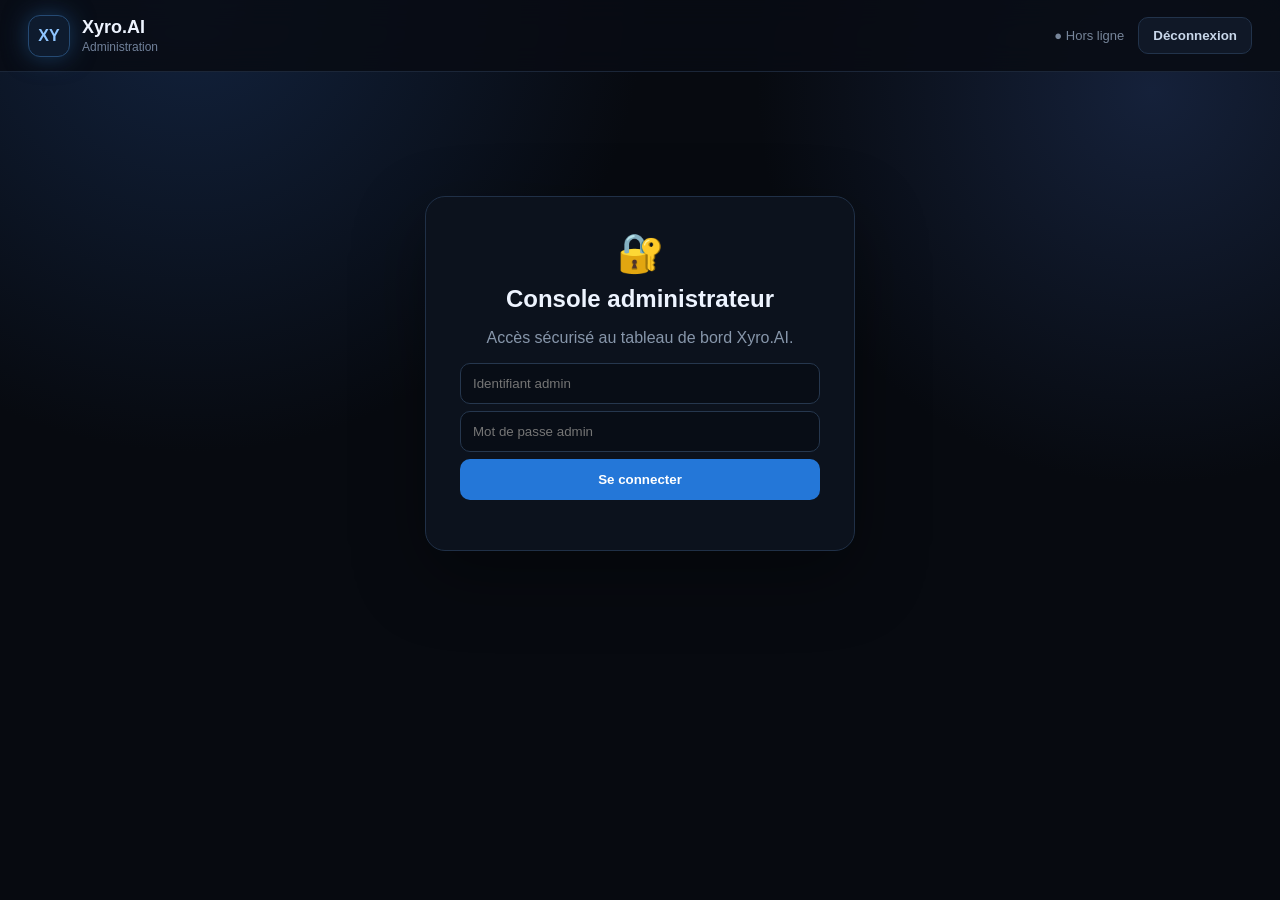
==== commit a2af7bc3: "Add files via upload" ====
--- a/admin.html
+++ b/admin.html
@@ -1,137 +1,44 @@
 <!DOCTYPE html>
 <html lang="fr">
 <head>
-    <meta charset="UTF-8">
-    <meta name="viewport" content="width=device-width, initial-scale=1.0">
-    <title>Xyro.AI • Admin</title>
-    <link rel="stylesheet" href="admin.css">
+<meta charset="UTF-8">
+<meta name="viewport" content="width=device-width, initial-scale=1.0">
+<title>Xyro.AI • Admin</title>
+<link rel="stylesheet" href="admin.css">
 </head>
 <body>
-<div class="admin-page">
-    <div class="admin-card">
-
-        <header class="admin-header">
-            <div class="brand">
-                <div class="mini-bn">XY</div>
-                <div>
-                    <h1>Xyro.AI <span>ADMIN</span></h1>
-                    <p>Centre de contrôle et supervision</p>
-                </div>
-            </div>
-            <div class="header-actions">
-                <div class="status"><span></span>Système opérationnel</div>
-                <button id="logoutAdmin">Déconnexion</button>
-            </div>
-        </header>
-
-        <section id="adminLogin" class="login-panel">
-            <div class="login-icon">🔐</div>
-            <h2>Connexion administrateur</h2>
-            <p class="login-subtitle">Accède au centre de contrôle de Xyro.AI.</p>
-            <label for="adminUsername">Identifiant</label>
-            <input id="adminUsername" autocomplete="username" placeholder="Identifiant admin">
-            <label for="adminPassword">Mot de passe</label>
-            <input id="adminPassword" type="password" autocomplete="current-password" placeholder="Mot de passe admin">
-            <button id="adminLoginBtn" class="primary-btn">Se connecter <span>→</span></button>
-            <p id="adminError"></p>
-        </section>
-
-        <section id="dashboard" class="hidden">
-            <div class="dashboard-title">
-                <div>
-                    <div class="eyebrow">XYRO CONTROL CENTER</div>
-                    <h2>Tableau de bord</h2>
-                    <p>Surveille les comptes, alertes et activités.</p>
-                </div>
-                <div class="live-badge"><span></span>LIVE</div>
-            </div>
-
-            <div class="admin-stats">
-                <div class="admin-stat"><span>👥</span><strong id="statUsers">0</strong><small>Utilisateurs</small></div>
-                <div class="admin-stat"><span>🚨</span><strong id="statAlerts">0</strong><small>Alertes ouvertes</small></div>
-                <div class="admin-stat"><span>🟢</span><strong>ONLINE</strong><small>État du système</small></div>
-                <div class="admin-stat"><span>🧠</span><strong>IA</strong><small>Moteur Xyro</small></div>
-                <div class="admin-stat"><span>🛡️</span><strong>ADMIN</strong><small>Accès sécurisé</small></div>
-            </div>
-
-            <section class="admin-alerts">
-                <div class="admin-section-title">
-                    <div>
-                        <h2>🚨 Alertes de sécurité</h2>
-                        <p>Les alertes sont des signaux à vérifier, pas des sanctions automatiques.</p>
-                    </div>
-                    <div class="section-chip">SECURITY</div>
-                </div>
-                <div id="alertsList"></div>
-            </section>
-
-            <div class="admin-search">
-                <div class="search-icon">⌕</div>
-                <input id="userIdInput" placeholder="Rechercher par ID ou pseudo...">
-                <button id="searchUser">Rechercher</button>
-                <button id="clearSearch" class="admin-small-button">Effacer</button>
-            </div>
-
-            <div class="admin-columns">
-                <section class="users-panel">
-                    <div class="admin-section-title">
-                        <div>
-                            <h2>👥 Utilisateurs</h2>
-                            <p id="usersCount">0 utilisateur</p>
-                        </div>
-                        <div class="section-chip">ACCOUNTS</div>
-                    </div>
-                    <div id="usersList"></div>
-                </section>
-
-                <section class="details-panel">
-                    <div class="admin-section-title">
-                        <div>
-                            <h2>📊 Données du compte</h2>
-                            <p id="selectedUserLabel">Aucun utilisateur sélectionné.</p>
-                        </div>
-                        <div class="section-chip">DETAILS</div>
-                    </div>
-                    <div id="userDetails">
-                        <div class="admin-empty details-empty"><div>👤</div><p>Sélectionne un utilisateur pour afficher ses données.</p></div>
-                    </div>
-                </section>
-            </div>
-        </section>
-    </div>
+<div class="admin-shell">
+<header class="topbar">
+  <div class="brand"><div class="brand-icon">XY</div><div><strong>Xyro.AI</strong><span>Administration</span></div></div>
+  <div class="top-actions"><span id="adminStatus" class="status offline">● Hors ligne</span><button id="logoutAdmin" class="ghost-btn">Déconnexion</button></div>
+</header>
+<main>
+<section id="adminLogin" class="login-card">
+  <div class="login-icon">🔐</div><h1>Console administrateur</h1><p>Accès sécurisé au tableau de bord Xyro.AI.</p>
+  <input id="adminUsername" autocomplete="username" placeholder="Identifiant admin">
+  <input id="adminPassword" autocomplete="current-password" type="password" placeholder="Mot de passe admin">
+  <button id="adminLoginBtn" class="primary-btn">Se connecter</button><p id="adminError" class="error"></p>
+</section>
+<section id="dashboard" class="hidden">
+  <div class="welcome"><div><p class="eyebrow">XYRO.AI / ADMIN</p><h1>Tableau de bord</h1><p>Tous les comptes enregistrés, leurs données et leur statut.</p></div><button id="refreshAll" class="ghost-btn">↻ Actualiser</button></div>
+  <div class="stats-grid">
+    <div class="stat-card"><span>👥</span><small>Utilisateurs</small><strong id="statUsers">0</strong></div>
+    <div class="stat-card"><span>💬</span><small>Messages</small><strong id="statMessages">0</strong></div>
+    <div class="stat-card"><span>🧠</span><small>Mémoires</small><strong id="statMemories">0</strong></div>
+    <div class="stat-card"><span>📁</span><small>Projets</small><strong id="statProjects">0</strong></div>
+    <div class="stat-card warning"><span>🚨</span><small>Alertes ouvertes</small><strong id="statAlerts">0</strong></div>
+  </div>
+  <section class="panel">
+    <div class="panel-head"><div><h2>👥 Tous les utilisateurs</h2><p>La liste vient directement de la base de données, même si personne n'est connecté.</p></div><div class="search-box"><input id="userSearchInput" placeholder="Pseudo ou ID Xyro..."><button id="searchUser">🔍</button></div></div>
+    <div id="usersList" class="users-grid"><p class="muted">Chargement...</p></div>
+  </section>
+  <div class="content-grid">
+    <section class="panel"><div class="panel-head"><div><h2>🚨 Alertes</h2><p>Signaux à vérifier manuellement.</p></div></div><div id="alertsList" class="alerts-list"><p class="muted">Chargement...</p></div></section>
+    <section class="panel"><div class="panel-head"><div><h2>👤 Compte sélectionné</h2><p id="selectedUserLabel">Aucun utilisateur sélectionné.</p></div></div><div id="userDetails" class="details"><div class="empty-state"><div>👤</div><p>Sélectionne un utilisateur.</p></div></div></section>
+  </div>
+</section>
+</main>
 </div>
-
-<!-- MODALE DE BAN -->
-<div id="banModal" class="ban-modal hidden">
-    <div class="ban-box">
-        <button id="closeBanModal" class="ban-close">×</button>
-        <div class="ban-icon">🚫</div>
-        <div class="eyebrow">MODERATION</div>
-        <h2>Bannir un utilisateur</h2>
-        <p id="banTarget" class="ban-target"></p>
-
-        <label for="banDuration">Durée du bannissement</label>
-        <select id="banDuration">
-            <option value="10m">10 minutes</option>
-            <option value="1h">1 heure</option>
-            <option value="1d">1 jour</option>
-            <option value="7d">7 jours</option>
-            <option value="30d">30 jours</option>
-            <option value="permanent">♾️ Permanent</option>
-        </select>
-
-        <label for="banReason">Raison</label>
-        <textarea id="banReason" maxlength="500" placeholder="Raison du bannissement..."></textarea>
-
-        <p id="banError" class="admin-error"></p>
-
-        <div class="ban-actions">
-            <button id="cancelBan" class="admin-small-button">Annuler</button>
-            <button id="confirmBan" class="danger-btn">🚫 Confirmer le ban</button>
-        </div>
-    </div>
-</div>
-
 <script src="admin.js"></script>
 </body>
 </html>
--- a/admin.css
+++ b/admin.css
@@ -1,1057 +1 @@
-
-/* =========================================================
-   XYRO.AI ADMIN • PREMIUM DASHBOARD
-   ========================================================= */
-
-* {
-    box-sizing: border-box;
-}
-
-body {
-    margin: 0;
-    min-height: 100vh;
-    font-family: Inter, "Segoe UI", Arial, sans-serif;
-    color: #edf2ff;
-    background:
-        radial-gradient(circle at 10% 10%, rgba(69, 91, 255, .18), transparent 30%),
-        radial-gradient(circle at 90% 80%, rgba(0, 214, 255, .10), transparent 28%),
-        #070a12;
-}
-
-button,
-input {
-    font: inherit;
-}
-
-button {
-    cursor: pointer;
-}
-
-.hidden {
-    display: none !important;
-}
-
-/* SHELL */
-
-.admin-page {
-    min-height: 100vh;
-    padding: 28px;
-}
-
-.admin-card {
-    width: min(1500px, 100%);
-    min-height: calc(100vh - 56px);
-    margin: auto;
-    padding: 28px;
-    border: 1px solid rgba(130, 150, 255, .14);
-    border-radius: 28px;
-    background: rgba(10, 14, 26, .78);
-    box-shadow:
-        0 35px 100px rgba(0, 0, 0, .45),
-        inset 0 1px rgba(255, 255, 255, .035);
-    backdrop-filter: blur(22px);
-}
-
-/* HEADER */
-
-.admin-header {
-    display: flex;
-    justify-content: space-between;
-    align-items: center;
-    gap: 20px;
-    padding: 8px 4px 30px;
-    border-bottom: 1px solid rgba(150, 165, 210, .10);
-}
-
-.admin-header > div:first-child {
-    display: flex;
-    align-items: center;
-    gap: 15px;
-}
-
-.mini-bn {
-    width: 54px;
-    height: 54px;
-    display: grid;
-    place-items: center;
-    border-radius: 17px;
-    color: white;
-    font-weight: 950;
-    letter-spacing: -1px;
-    background:
-        linear-gradient(135deg, #4257ff, #00cfff);
-    box-shadow:
-        0 0 30px rgba(51, 92, 255, .32),
-        inset 0 1px rgba(255, 255, 255, .28);
-}
-
-.admin-header h1 {
-    margin: 0;
-    font-size: 26px;
-    letter-spacing: -.7px;
-}
-
-.admin-header h1 span {
-    margin-left: 7px;
-    padding: 5px 9px;
-    border: 1px solid rgba(106, 129, 255, .25);
-    border-radius: 999px;
-    color: #91a2ff;
-    background: rgba(76, 97, 255, .09);
-    font-size: 11px;
-    letter-spacing: .5px;
-    vertical-align: middle;
-}
-
-.admin-header p {
-    margin: 5px 0 0;
-    color: #74819e;
-    font-size: 13px;
-}
-
-#logoutAdmin {
-    border: 1px solid rgba(255, 255, 255, .10);
-    border-radius: 12px;
-    padding: 11px 16px;
-    color: #d9e1f7;
-    background: rgba(255, 255, 255, .035);
-    transition: .2s ease;
-}
-
-#logoutAdmin:hover {
-    border-color: rgba(255, 105, 105, .35);
-    color: #ffaaaa;
-    background: rgba(255, 80, 80, .07);
-}
-
-/* LOGIN */
-
-#adminLogin {
-    width: min(430px, 100%);
-    margin: 90px auto 30px;
-    padding: 34px;
-    border: 1px solid rgba(130, 150, 255, .14);
-    border-radius: 23px;
-    background: rgba(16, 21, 36, .72);
-    box-shadow: 0 25px 70px rgba(0, 0, 0, .28);
-}
-
-#adminLogin h2 {
-    margin: 0 0 20px;
-    font-size: 21px;
-}
-
-#adminLogin input {
-    width: 100%;
-    margin-top: 10px;
-    padding: 14px 15px;
-    border: 1px solid rgba(130, 150, 255, .15);
-    border-radius: 12px;
-    outline: none;
-    color: #f4f7ff;
-    background: rgba(4, 8, 17, .72);
-    transition: .2s ease;
-}
-
-#adminLogin input:focus {
-    border-color: rgba(83, 111, 255, .75);
-    box-shadow: 0 0 0 4px rgba(66, 89, 255, .08);
-}
-
-#adminLogin button:not(#logoutAdmin) {
-    width: 100%;
-    margin-top: 14px;
-    padding: 14px;
-    border: 0;
-    border-radius: 12px;
-    color: white;
-    font-weight: 800;
-    background: linear-gradient(135deg, #4257ff, #00bfe8);
-    box-shadow: 0 10px 30px rgba(45, 91, 255, .22);
-}
-
-#adminError {
-    min-height: 20px;
-    margin: 12px 0 0;
-    color: #ff8585;
-}
-
-/* DASHBOARD */
-
-#dashboard {
-    padding-top: 26px;
-}
-
-#dashboard::before {
-    content: "XYRO CONTROL CENTER";
-    display: block;
-    margin-bottom: 8px;
-    color: #687dff;
-    font-size: 10px;
-    font-weight: 900;
-    letter-spacing: 3px;
-}
-
-/* STATS */
-
-.admin-stats {
-    display: grid;
-    grid-template-columns: repeat(5, 1fr);
-    gap: 13px;
-    margin: 18px 0 22px;
-}
-
-.admin-stat {
-    position: relative;
-    overflow: hidden;
-    min-height: 125px;
-    padding: 19px;
-    border: 1px solid rgba(130, 150, 255, .12);
-    border-radius: 18px;
-    background:
-        linear-gradient(145deg, rgba(24, 32, 55, .75), rgba(11, 15, 27, .72));
-    transition: transform .2s ease, border-color .2s ease;
-}
-
-.admin-stat::after {
-    content: "";
-    position: absolute;
-    width: 90px;
-    height: 90px;
-    right: -40px;
-    bottom: -45px;
-    border-radius: 50%;
-    background: rgba(66, 92, 255, .13);
-    filter: blur(2px);
-}
-
-.admin-stat:hover {
-    transform: translateY(-2px);
-    border-color: rgba(98, 121, 255, .30);
-}
-
-.admin-stat span {
-    display: block;
-    font-size: 21px;
-    margin-bottom: 12px;
-}
-
-.admin-stat strong {
-    display: block;
-    font-size: 29px;
-    letter-spacing: -.8px;
-}
-
-.admin-stat small {
-    display: block;
-    margin-top: 4px;
-    color: #77839e;
-}
-
-/* PANELS */
-
-.admin-alerts,
-.admin-columns > div {
-    border: 1px solid rgba(130, 150, 255, .11);
-    border-radius: 21px;
-    background: rgba(14, 19, 32, .72);
-    box-shadow: inset 0 1px rgba(255, 255, 255, .025);
-}
-
-.admin-alerts {
-    margin-bottom: 18px;
-    padding: 20px;
-}
-
-.admin-columns {
-    display: grid;
-    grid-template-columns: .78fr 1.22fr;
-    gap: 18px;
-}
-
-.admin-columns > div {
-    padding: 20px;
-    min-width: 0;
-}
-
-.admin-section-title {
-    display: flex;
-    justify-content: space-between;
-    align-items: center;
-    gap: 15px;
-    margin-bottom: 17px;
-}
-
-.admin-section-title h2 {
-    margin: 0;
-    font-size: 17px;
-}
-
-.admin-section-title p {
-    margin: 5px 0 0;
-    color: #707d99;
-    font-size: 12px;
-}
-
-/* SEARCH */
-
-.admin-search {
-    display: flex;
-    gap: 9px;
-    margin-bottom: 18px;
-    padding: 13px;
-    border: 1px solid rgba(130, 150, 255, .10);
-    border-radius: 16px;
-    background: rgba(13, 18, 31, .72);
-}
-
-.admin-search input {
-    flex: 1;
-    min-width: 0;
-    border: 1px solid rgba(130, 150, 255, .12);
-    border-radius: 11px;
-    padding: 12px 14px;
-    outline: none;
-    color: white;
-    background: rgba(3, 7, 15, .75);
-}
-
-.admin-search input:focus {
-    border-color: rgba(80, 108, 255, .65);
-}
-
-.admin-search button {
-    border: 0;
-    border-radius: 11px;
-    padding: 0 17px;
-    color: white;
-    font-weight: 700;
-    background: linear-gradient(135deg, #354bff, #00b9df);
-}
-
-.admin-small-button {
-    border: 1px solid rgba(130, 150, 255, .13);
-    border-radius: 9px;
-    padding: 8px 11px;
-    color: #bac6e2;
-    background: rgba(255, 255, 255, .035);
-}
-
-.admin-small-button:hover {
-    border-color: rgba(92, 119, 255, .35);
-    color: white;
-}
-
-/* USERS */
-
-#usersList {
-    display: flex;
-    flex-direction: column;
-    gap: 8px;
-    max-height: 570px;
-    overflow-y: auto;
-    padding-right: 4px;
-}
-
-.admin-user {
-    width: 100%;
-    display: grid;
-    grid-template-columns: 1fr auto;
-    gap: 3px 10px;
-    text-align: left;
-    padding: 13px 14px;
-    border: 1px solid rgba(130, 150, 255, .09);
-    border-radius: 13px;
-    color: #edf2ff;
-    background: rgba(5, 9, 18, .55);
-    transition: .18s ease;
-}
-
-.admin-user:hover {
-    transform: translateX(2px);
-    border-color: rgba(79, 108, 255, .45);
-    background: rgba(42, 57, 108, .18);
-}
-
-.admin-user strong {
-    grid-column: 1 / 2;
-}
-
-.admin-user small {
-    grid-column: 1 / 2;
-    color: #687692;
-    font-size: 10px;
-}
-
-.admin-user::after {
-    content: "›";
-    grid-column: 2;
-    grid-row: 1 / 4;
-    align-self: center;
-    color: #596bff;
-    font-size: 22px;
-}
-
-/* ALERTS */
-
-#alertsList {
-    display: grid;
-    gap: 9px;
-}
-
-.admin-alert {
-    padding: 14px;
-    border: 1px solid rgba(255, 146, 72, .18);
-    border-left: 3px solid #ff9a55;
-    border-radius: 13px;
-    background: rgba(34, 23, 17, .45);
-}
-
-.admin-alert.reviewed {
-    border-color: rgba(92, 200, 140, .12);
-    border-left-color: #4ecb8a;
-    opacity: .65;
-}
-
-.admin-alert > div {
-    margin-bottom: 5px;
-    font-size: 12px;
-}
-
-.admin-alert > div:nth-child(2),
-.admin-alert > div:nth-child(3) {
-    color: #68758f;
-    font-size: 10px;
-}
-
-.admin-alert > div:nth-child(4) {
-    margin: 9px 0 11px;
-    color: #b9c2d7;
-    line-height: 1.45;
-}
-
-/* PROFILE */
-
-.admin-profile {
-    display: flex;
-    align-items: center;
-    gap: 14px;
-    padding: 16px;
-    border: 1px solid rgba(130, 150, 255, .10);
-    border-radius: 15px;
-    background: rgba(5, 9, 18, .55);
-}
-
-.admin-profile-avatar {
-    width: 55px;
-    height: 55px;
-    flex: 0 0 55px;
-    display: grid;
-    place-items: center;
-    border-radius: 16px;
-    color: white;
-    font-size: 21px;
-    font-weight: 900;
-    background: linear-gradient(135deg, #334dff, #00c6e8);
-}
-
-.admin-profile h3 {
-    margin: 0 0 4px;
-}
-
-.admin-profile p,
-.admin-profile small {
-    margin: 0;
-    color: #74809a;
-    font-size: 11px;
-}
-
-/* USER STATS */
-
-.admin-user-stats {
-    display: grid;
-    grid-template-columns: repeat(3, 1fr);
-    gap: 8px;
-    margin: 12px 0 22px;
-}
-
-.admin-user-stats > div {
-    padding: 13px;
-    border: 1px solid rgba(130, 150, 255, .08);
-    border-radius: 12px;
-    text-align: center;
-    background: rgba(5, 9, 18, .55);
-}
-
-.admin-user-stats strong,
-.admin-user-stats small {
-    display: block;
-}
-
-.admin-user-stats strong {
-    font-size: 21px;
-}
-
-.admin-user-stats small {
-    margin-top: 3px;
-    color: #6e7a95;
-}
-
-/* CONVERSATIONS */
-
-.admin-conversation {
-    margin-bottom: 8px;
-    border: 1px solid rgba(130, 150, 255, .09);
-    border-radius: 12px;
-    overflow: hidden;
-    background: rgba(5, 9, 18, .50);
-}
-
-.admin-conversation summary {
-    display: flex;
-    justify-content: space-between;
-    gap: 10px;
-    padding: 12px;
-    cursor: pointer;
-    list-style: none;
-}
-
-.admin-conversation summary::-webkit-details-marker {
-    display: none;
-}
-
-.admin-conversation summary::before {
-    content: "＋";
-    color: #7184ff;
-    margin-right: 7px;
-}
-
-.admin-conversation[open] summary::before {
-    content: "−";
-}
-
-.admin-conversation summary small {
-    overflow: hidden;
-    color: #586681;
-    font-size: 9px;
-    text-overflow: ellipsis;
-    white-space: nowrap;
-}
-
-.admin-message {
-    margin: 0 10px 8px;
-    padding: 11px;
-    border-radius: 10px;
-    font-size: 12px;
-}
-
-.admin-message.from-user {
-    background: rgba(55, 74, 155, .16);
-}
-
-.admin-message.from-bot {
-    background: rgba(22, 111, 91, .13);
-}
-
-.admin-message strong {
-    font-size: 10px;
-}
-
-.admin-message div {
-    margin: 5px 0;
-    white-space: pre-wrap;
-    word-break: break-word;
-    color: #c7d0e4;
-}
-
-.admin-message small {
-    color: #586681;
-    font-size: 9px;
-}
-
-/* MEMORY / PROJECTS */
-
-.admin-memory,
-.admin-project {
-    margin-bottom: 8px;
-    padding: 12px;
-    border: 1px solid rgba(130, 150, 255, .08);
-    border-radius: 11px;
-    background: rgba(5, 9, 18, .50);
-}
-
-.admin-memory strong,
-.admin-project strong {
-    font-size: 11px;
-}
-
-.admin-memory p,
-.admin-project p {
-    margin: 7px 0;
-    color: #aeb8cd;
-    font-size: 12px;
-    line-height: 1.45;
-    white-space: pre-wrap;
-    word-break: break-word;
-}
-
-.admin-memory small,
-.admin-project small {
-    color: #59667f;
-    font-size: 9px;
-}
-
-/* EMPTY / ERROR */
-
-.admin-empty {
-    padding: 35px 15px;
-    text-align: center;
-    color: #64718d;
-}
-
-.admin-empty div {
-    margin-bottom: 8px;
-    font-size: 29px;
-}
-
-.admin-empty p {
-    margin: 0;
-}
-
-.admin-error {
-    color: #ff8888 !important;
-}
-
-/* SCROLLBAR */
-
-#usersList::-webkit-scrollbar {
-    width: 5px;
-}
-
-#usersList::-webkit-scrollbar-thumb {
-    border-radius: 99px;
-    background: #293452;
-}
-
-/* RESPONSIVE */
-
-@media (max-width: 1050px) {
-
-    .admin-stats {
-        grid-template-columns: repeat(3, 1fr);
-    }
-
-    .admin-columns {
-        grid-template-columns: 1fr;
-    }
-}
-
-@media (max-width: 700px) {
-
-    .admin-page {
-        padding: 10px;
-    }
-
-    .admin-card {
-        min-height: calc(100vh - 20px);
-        padding: 16px;
-        border-radius: 20px;
-    }
-
-    .admin-header {
-        align-items: flex-start;
-    }
-
-    .admin-header > div:first-child {
-        align-items: flex-start;
-    }
-
-    .admin-header p {
-        display: none;
-    }
-
-    .admin-header h1 {
-        font-size: 20px;
-    }
-
-    .admin-stats {
-        grid-template-columns: repeat(2, 1fr);
-    }
-
-    .admin-search {
-        flex-wrap: wrap;
-    }
-
-    .admin-search input {
-        flex-basis: 100%;
-    }
-
-    .admin-search button {
-        min-height: 42px;
-    }
-
-    .admin-section-title {
-        align-items: flex-start;
-    }
-}
-
-@media (max-width: 430px) {
-
-    .admin-stats {
-        grid-template-columns: 1fr 1fr;
-    }
-
-    .admin-stat {
-        min-height: 105px;
-        padding: 14px;
-    }
-
-    .admin-stat strong {
-        font-size: 23px;
-    }
-
-    .mini-bn {
-        width: 45px;
-        height: 45px;
-        border-radius: 14px;
-    }
-
-    #logoutAdmin {
-        padding: 9px 10px;
-        font-size: 11px;
-    }
-}
-
-
-/* =========================================================
-   MODERATION / BAN
-   ========================================================= */
-
-.header-actions {
-    display: flex;
-    align-items: center;
-    gap: 10px;
-}
-
-.status, .live-badge, .section-chip {
-    display: inline-flex;
-    align-items: center;
-    gap: 7px;
-}
-
-.status {
-    color: #8490aa;
-    font-size: 11px;
-}
-
-.status span, .live-badge span {
-    width: 7px;
-    height: 7px;
-    border-radius: 50%;
-    background: #50dc9a;
-    box-shadow: 0 0 12px rgba(80, 220, 154, .8);
-}
-
-.live-badge {
-    padding: 7px 10px;
-    border: 1px solid rgba(80, 220, 154, .18);
-    border-radius: 999px;
-    color: #75e8ad;
-    background: rgba(80, 220, 154, .06);
-    font-size: 10px;
-    font-weight: 900;
-    letter-spacing: 1px;
-}
-
-.dashboard-title {
-    display: flex;
-    justify-content: space-between;
-    align-items: flex-end;
-    gap: 20px;
-    margin: 25px 0 18px;
-}
-
-.dashboard-title h2 {
-    margin: 3px 0 4px;
-    font-size: 25px;
-}
-
-.dashboard-title p {
-    margin: 0;
-    color: #6e7a95;
-    font-size: 12px;
-}
-
-.eyebrow {
-    color: #6f83ff;
-    font-size: 9px;
-    font-weight: 900;
-    letter-spacing: 2.5px;
-}
-
-.section-chip {
-    padding: 5px 8px;
-    border: 1px solid rgba(100, 120, 255, .15);
-    border-radius: 999px;
-    color: #7586e7;
-    background: rgba(70, 90, 255, .06);
-    font-size: 8px;
-    font-weight: 900;
-    letter-spacing: 1px;
-}
-
-.login-panel label {
-    display: block;
-    margin: 15px 0 6px;
-    color: #7d89a3;
-    font-size: 11px;
-}
-
-.primary-btn {
-    display: flex;
-    justify-content: center;
-    align-items: center;
-    gap: 10px;
-}
-
-.admin-search {
-    align-items: center;
-}
-
-.search-icon {
-    color: #6175ff;
-    font-size: 23px;
-}
-
-.admin-search .admin-small-button {
-    min-height: 42px;
-}
-
-.user-main {
-    min-width: 0;
-    display: flex;
-    flex-direction: column;
-    gap: 3px;
-}
-
-.admin-user .user-status {
-    justify-self: end;
-    align-self: center;
-    padding: 5px 7px;
-    border-radius: 999px;
-    font-size: 8px;
-    font-weight: 900;
-    white-space: nowrap;
-}
-
-.user-status.active {
-    color: #70dfa8;
-    background: rgba(70, 220, 150, .07);
-}
-
-.user-status.banned {
-    color: #ff9292;
-    background: rgba(255, 90, 90, .08);
-}
-
-.admin-user.user-banned {
-    border-color: rgba(255, 100, 100, .14);
-}
-
-.user-arrow {
-    grid-column: 3;
-    grid-row: 1;
-    align-self: center;
-    color: #596bff;
-    font-size: 22px;
-}
-
-.admin-profile.profile-banned {
-    border-color: rgba(255, 100, 100, .18);
-}
-
-.profile-main {
-    min-width: 0;
-}
-
-.account-status {
-    display: inline-block;
-    margin-top: 7px;
-    padding: 5px 8px;
-    border-radius: 999px;
-    font-size: 9px;
-    font-weight: 800;
-}
-
-.account-status.is-active {
-    color: #6fe0a6;
-    background: rgba(65, 210, 140, .07);
-}
-
-.account-status.is-banned {
-    color: #ff9696;
-    background: rgba(255, 80, 80, .08);
-}
-
-.moderation-card {
-    display: flex;
-    justify-content: space-between;
-    align-items: center;
-    gap: 15px;
-    margin: 12px 0 16px;
-    padding: 14px;
-    border: 1px solid rgba(130, 150, 255, .10);
-    border-radius: 14px;
-    background: rgba(5, 9, 18, .55);
-}
-
-.moderation-card > div {
-    display: flex;
-    flex-direction: column;
-    gap: 4px;
-    min-width: 0;
-}
-
-.moderation-card strong {
-    font-size: 12px;
-}
-
-.moderation-card small {
-    color: #697690;
-    font-size: 10px;
-    line-height: 1.4;
-}
-
-.ban-btn, .unban-btn, .danger-btn {
-    border: 0;
-    border-radius: 10px;
-    padding: 10px 13px;
-    color: white;
-    font-weight: 800;
-    white-space: nowrap;
-}
-
-.ban-btn, .danger-btn {
-    background: linear-gradient(135deg, #d94b5b, #a82d52);
-}
-
-.unban-btn {
-    background: linear-gradient(135deg, #287f68, #25a77c);
-}
-
-.ban-btn:hover, .danger-btn:hover, .unban-btn:hover {
-    filter: brightness(1.12);
-}
-
-.ban-modal {
-    position: fixed;
-    inset: 0;
-    z-index: 1000;
-    display: grid;
-    place-items: center;
-    padding: 20px;
-    background: rgba(2, 4, 10, .72);
-    backdrop-filter: blur(12px);
-}
-
-.ban-box {
-    position: relative;
-    width: min(440px, 100%);
-    padding: 28px;
-    border: 1px solid rgba(255, 100, 120, .16);
-    border-radius: 23px;
-    background: linear-gradient(145deg, rgba(22, 19, 32, .97), rgba(10, 13, 24, .98));
-    box-shadow: 0 35px 100px rgba(0, 0, 0, .55);
-}
-
-.ban-close {
-    position: absolute;
-    top: 12px;
-    right: 14px;
-    border: 0;
-    color: #7f8aa3;
-    background: transparent;
-    font-size: 25px;
-}
-
-.ban-icon {
-    width: 48px;
-    height: 48px;
-    display: grid;
-    place-items: center;
-    margin-bottom: 13px;
-    border-radius: 14px;
-    background: rgba(255, 70, 90, .10);
-    font-size: 23px;
-}
-
-.ban-box h2 {
-    margin: 5px 0;
-    font-size: 22px;
-}
-
-.ban-target {
-    margin: 0 0 20px;
-    color: #68758f;
-    font-size: 11px;
-}
-
-.ban-box label {
-    display: block;
-    margin: 14px 0 6px;
-    color: #818da7;
-    font-size: 11px;
-}
-
-.ban-box select, .ban-box textarea {
-    width: 100%;
-    border: 1px solid rgba(130, 150, 255, .14);
-    border-radius: 11px;
-    outline: none;
-    color: #edf2ff;
-    background: #0b0f1b;
-}
-
-.ban-box select {
-    padding: 12px;
-}
-
-.ban-box textarea {
-    min-height: 105px;
-    resize: vertical;
-    padding: 12px;
-}
-
-.ban-box select:focus, .ban-box textarea:focus {
-    border-color: rgba(83, 111, 255, .65);
-}
-
-.ban-actions {
-    display: flex;
-    justify-content: flex-end;
-    gap: 8px;
-    margin-top: 18px;
-}
-
-@media (max-width: 700px) {
-    .status {
-        display: none;
-    }
-
-    .dashboard-title {
-        align-items: flex-start;
-    }
-
-    .moderation-card {
-        align-items: flex-start;
-        flex-direction: column;
-    }
-
-    .ban-actions {
-        flex-direction: column-reverse;
-    }
-
-    .ban-actions button {
-        width: 100%;
-    }
-}
+*{box-sizing:border-box}body{margin:0;font-family:Inter,Segoe UI,Arial,sans-serif;background:#070a10;color:#eef4ff}.admin-shell{min-height:100vh;background:radial-gradient(circle at 15% 0%,#12223d 0,transparent 32%),radial-gradient(circle at 90% 10%,#15213a 0,transparent 28%),#070a10}.topbar{height:72px;border-bottom:1px solid #1b2638;background:rgba(8,12,20,.88);backdrop-filter:blur(14px);display:flex;align-items:center;justify-content:space-between;padding:0 28px;position:sticky;top:0;z-index:5}.brand{display:flex;align-items:center;gap:12px}.brand-icon{width:42px;height:42px;border-radius:12px;display:grid;place-items:center;font-weight:900;color:#8fc5ff;background:#0e1b2e;border:1px solid #254a73;box-shadow:0 0 24px #17385d}.brand strong{display:block;font-size:18px}.brand span{display:block;color:#71819a;font-size:12px;margin-top:2px}.top-actions{display:flex;gap:14px;align-items:center}.status{font-size:13px}.status.online{color:#63e6a5}.status.offline{color:#77859a}.ghost-btn,.primary-btn,.small-btn,.ban-btn,.unban-btn{border:0;border-radius:10px;padding:10px 14px;cursor:pointer;font-weight:700}.ghost-btn{background:#101827;color:#c9d7ea;border:1px solid #22334b}.primary-btn{width:100%;background:#2477d8;color:white;padding:13px}.login-card{max-width:430px;margin:90px auto;padding:34px;background:#0c121d;border:1px solid #203047;border-radius:20px;box-shadow:0 25px 70px rgba(0,0,0,.35)}.login-card h1{text-align:center;margin:10px 0}.login-card>p:not(.error){text-align:center;color:#8796aa}.login-icon{font-size:38px;text-align:center}.login-card input,.search-box input,.ban-row input,.ban-row select{width:100%;background:#080d16;color:#eef4ff;border:1px solid #26374e;border-radius:10px;padding:12px;margin:7px 0}.login-card input{display:block}.error{color:#ff7b88}.hidden{display:none!important}main{max-width:1450px;margin:auto;padding:34px 24px 60px}.welcome{display:flex;justify-content:space-between;align-items:end;gap:20px;margin-bottom:24px}.welcome h1{font-size:34px;margin:5px 0}.welcome p{color:#8492a7}.eyebrow{font-size:11px;letter-spacing:2px;color:#55a8ff!important}.stats-grid{display:grid;grid-template-columns:repeat(5,1fr);gap:14px;margin-bottom:22px}.stat-card,.panel{background:rgba(12,18,29,.86);border:1px solid #1d2b40;border-radius:16px}.stat-card{padding:18px}.stat-card span{font-size:22px}.stat-card small,.stat-card strong{display:block}.stat-card small{color:#7e8da3;margin-top:12px}.stat-card strong{font-size:25px;margin-top:4px}.stat-card.warning{border-color:#4a3420}.panel{padding:20px;margin-bottom:22px}.panel-head{display:flex;justify-content:space-between;gap:20px;align-items:center;margin-bottom:18px}.panel-head h2{margin:0 0 5px}.panel-head p{margin:0;color:#7f8da1;font-size:13px}.search-box{display:flex;gap:8px;min-width:330px}.search-box input{margin:0}.search-box button{border:1px solid #29435f;background:#112239;color:#bfe0ff;border-radius:10px;padding:0 15px;cursor:pointer}.users-grid{display:grid;grid-template-columns:repeat(auto-fill,minmax(280px,1fr));gap:10px}.user-card{display:flex;align-items:center;gap:12px;text-align:left;background:#0a111c;border:1px solid #1c2c41;color:#eaf2ff;border-radius:13px;padding:13px;cursor:pointer}.user-card:hover{border-color:#3472a9;transform:translateY(-1px)}.user-card.is-banned{border-color:#65313a}.avatar,.big-avatar{display:grid;place-items:center;border-radius:12px;background:#10233a;border:1px solid #294e72;color:#8dc8ff;font-weight:900}.avatar{width:42px;height:42px}.big-avatar{width:60px;height:60px;font-size:22px}.user-main{min-width:0;flex:1}.user-main strong,.user-main span,.user-main small{display:block}.user-main span{font-size:12px;color:#7e9abb;margin-top:3px}.user-main small{font-size:11px;color:#687991;margin-top:4px}.arrow{font-size:26px;color:#53667f}.badge{display:inline-block;font-size:10px;font-weight:800;margin-top:8px;padding:4px 7px;border-radius:20px}.badge.active{background:#123426;color:#65e4a4}.badge.banned{background:#3b1820;color:#ff8897}.content-grid{display:grid;grid-template-columns:1fr 1fr;gap:22px}.content-grid .panel{min-width:0}.alert{border:1px solid #29354a;background:#0a111b;border-radius:12px;padding:13px;margin-bottom:10px}.alert.reviewed{opacity:.62}.alert-title{display:flex;justify-content:space-between}.alert-meta,.admin-message small,.memory-item small,.project-item small{color:#66768d;font-size:11px}.alert p{color:#bdc8d8;white-space:pre-wrap;word-break:break-word}.reviewed-badge{color:#62dda0;font-size:11px}.small-btn{background:#18283d;color:#b9dcff}.details{min-height:300px}.empty-state{text-align:center;color:#728197;padding:45px 20px}.empty-state div{font-size:30px}.profile-summary{display:flex;gap:14px;align-items:center;margin-bottom:18px}.profile-summary h3{margin:0 0 5px}.profile-summary p{margin:0;color:#85a1c1}.profile-summary small{color:#6f7f94}.mini-stats{display:grid;grid-template-columns:repeat(3,1fr);gap:8px;margin:15px 0 22px}.mini-stats div{background:#0a111b;border:1px solid #1b2a3d;border-radius:10px;padding:12px}.mini-stats strong,.mini-stats span{display:block}.mini-stats span{color:#718096;font-size:11px;margin-top:4px}.section-title{font-size:15px;margin:20px 0 10px}.conversation{background:#0a111b;border:1px solid #1b2a3d;border-radius:10px;margin:8px 0}.conversation summary{padding:11px;cursor:pointer;display:flex;justify-content:space-between}.conversation summary span{font-size:10px;color:#62738a;max-width:50%;overflow:hidden;text-overflow:ellipsis}.messages{padding:0 10px 10px}.admin-message{padding:9px;border-radius:9px;margin-top:8px;font-size:13px;white-space:pre-wrap;word-break:break-word}.from-user{background:#10263d}.from-bot{background:#111a28}.admin-message small{display:block;margin-top:6px}.memory-item,.project-item{background:#0a111b;border:1px solid #1b2a3d;border-radius:10px;padding:11px;margin:7px 0}.project-item p{color:#aab6c6;font-size:13px;white-space:pre-wrap}.ban-box,.ban-current,.admin-note{border-radius:12px;padding:14px;margin:12px 0;background:#0b131f;border:1px solid #2b4058}.ban-box h4{margin:0 0 10px}.ban-row{display:grid;grid-template-columns:145px 1fr auto;gap:8px}.ban-row input,.ban-row select{margin:0}.ban-btn{background:#9e2636;color:white}.unban-btn{margin-top:10px;background:#174c36;color:#79edb0}.ban-current strong,.ban-current span{display:block}.ban-current span{color:#ff9aa5;margin-top:5px}.ban-current p{color:#aeb9c8}.muted{color:#718096}@media(max-width:950px){.stats-grid{grid-template-columns:repeat(2,1fr)}.content-grid{grid-template-columns:1fr}.panel-head{align-items:stretch;flex-direction:column}.search-box{min-width:0}.welcome{align-items:stretch;flex-direction:column}.ban-row{grid-template-columns:1fr}}@media(max-width:560px){main{padding:22px 12px}.topbar{padding:0 14px}.top-actions .status{display:none}.stats-grid{grid-template-columns:1fr 1fr}.users-grid{grid-template-columns:1fr}.login-card{margin:40px 12px}}
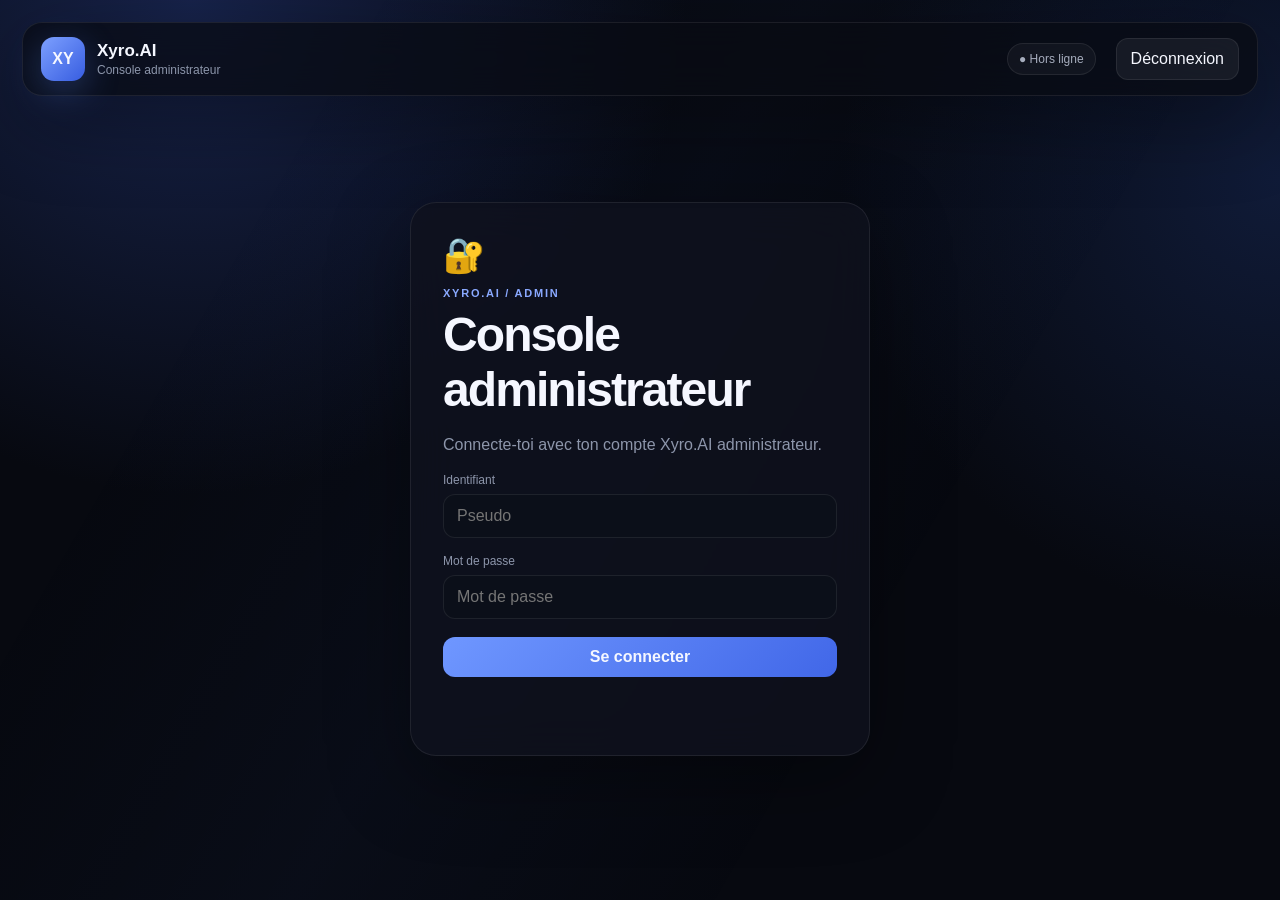
==== commit fc03a2f1: "Add files via upload" ====
--- a/admin.html
+++ b/admin.html
@@ -3,42 +3,108 @@
 <head>
 <meta charset="UTF-8">
 <meta name="viewport" content="width=device-width, initial-scale=1.0">
-<title>Xyro.AI • Admin</title>
-<link rel="stylesheet" href="admin.css">
+<title>Xyro.AI • Administration</title>
+<link rel="stylesheet" href="/admin.css">
 </head>
 <body>
+<div class="bg-glow"></div>
+
 <div class="admin-shell">
-<header class="topbar">
-  <div class="brand"><div class="brand-icon">XY</div><div><strong>Xyro.AI</strong><span>Administration</span></div></div>
-  <div class="top-actions"><span id="adminStatus" class="status offline">● Hors ligne</span><button id="logoutAdmin" class="ghost-btn">Déconnexion</button></div>
-</header>
-<main>
-<section id="adminLogin" class="login-card">
-  <div class="login-icon">🔐</div><h1>Console administrateur</h1><p>Accès sécurisé au tableau de bord Xyro.AI.</p>
-  <input id="adminUsername" autocomplete="username" placeholder="Identifiant admin">
-  <input id="adminPassword" autocomplete="current-password" type="password" placeholder="Mot de passe admin">
-  <button id="adminLoginBtn" class="primary-btn">Se connecter</button><p id="adminError" class="error"></p>
-</section>
-<section id="dashboard" class="hidden">
-  <div class="welcome"><div><p class="eyebrow">XYRO.AI / ADMIN</p><h1>Tableau de bord</h1><p>Tous les comptes enregistrés, leurs données et leur statut.</p></div><button id="refreshAll" class="ghost-btn">↻ Actualiser</button></div>
-  <div class="stats-grid">
-    <div class="stat-card"><span>👥</span><small>Utilisateurs</small><strong id="statUsers">0</strong></div>
-    <div class="stat-card"><span>💬</span><small>Messages</small><strong id="statMessages">0</strong></div>
-    <div class="stat-card"><span>🧠</span><small>Mémoires</small><strong id="statMemories">0</strong></div>
-    <div class="stat-card"><span>📁</span><small>Projets</small><strong id="statProjects">0</strong></div>
-    <div class="stat-card warning"><span>🚨</span><small>Alertes ouvertes</small><strong id="statAlerts">0</strong></div>
-  </div>
-  <section class="panel">
-    <div class="panel-head"><div><h2>👥 Tous les utilisateurs</h2><p>La liste vient directement de la base de données, même si personne n'est connecté.</p></div><div class="search-box"><input id="userSearchInput" placeholder="Pseudo ou ID Xyro..."><button id="searchUser">🔍</button></div></div>
-    <div id="usersList" class="users-grid"><p class="muted">Chargement...</p></div>
-  </section>
-  <div class="content-grid">
-    <section class="panel"><div class="panel-head"><div><h2>🚨 Alertes</h2><p>Signaux à vérifier manuellement.</p></div></div><div id="alertsList" class="alerts-list"><p class="muted">Chargement...</p></div></section>
-    <section class="panel"><div class="panel-head"><div><h2>👤 Compte sélectionné</h2><p id="selectedUserLabel">Aucun utilisateur sélectionné.</p></div></div><div id="userDetails" class="details"><div class="empty-state"><div>👤</div><p>Sélectionne un utilisateur.</p></div></div></section>
-  </div>
-</section>
-</main>
+  <header class="topbar">
+    <div class="brand">
+      <div class="brand-icon">XY</div>
+      <div>
+        <strong>Xyro.AI</strong>
+        <span>Console administrateur</span>
+      </div>
+    </div>
+    <div class="top-actions">
+      <span id="adminStatus" class="status offline">● Hors ligne</span>
+      <span id="adminIdentity" class="identity"></span>
+      <button id="logoutAdmin" class="ghost-btn">Déconnexion</button>
+    </div>
+  </header>
+
+  <main>
+    <section id="adminLogin" class="login-card">
+      <div class="login-icon">🔐</div>
+      <p class="eyebrow">XYRO.AI / ADMIN</p>
+      <h1>Console administrateur</h1>
+      <p class="muted">Connecte-toi avec ton compte Xyro.AI administrateur.</p>
+
+      <label>Identifiant</label>
+      <input id="adminUsername" autocomplete="username" placeholder="Pseudo">
+
+      <label>Mot de passe</label>
+      <input id="adminPassword" autocomplete="current-password" type="password" placeholder="Mot de passe">
+
+      <button id="adminLoginBtn" class="primary-btn">Se connecter</button>
+      <p id="adminError" class="error"></p>
+    </section>
+
+    <section id="dashboard" class="hidden">
+      <div class="welcome">
+        <div>
+          <p class="eyebrow">XYRO.AI / ADMIN</p>
+          <h1>Tableau de bord</h1>
+          <p class="muted">Gestion des comptes, conversations, mémoires, projets, alertes et bannissements.</p>
+        </div>
+        <button id="refreshAll" class="ghost-btn">↻ Actualiser</button>
+      </div>
+
+      <div class="stats-grid">
+        <div class="stat-card"><span>👥</span><small>Utilisateurs</small><strong id="statUsers">0</strong></div>
+        <div class="stat-card"><span>💬</span><small>Messages</small><strong id="statMessages">0</strong></div>
+        <div class="stat-card"><span>🧠</span><small>Mémoires</small><strong id="statMemories">0</strong></div>
+        <div class="stat-card"><span>📁</span><small>Projets</small><strong id="statProjects">0</strong></div>
+        <div class="stat-card warning"><span>🚨</span><small>Alertes ouvertes</small><strong id="statAlerts">0</strong></div>
+      </div>
+
+      <section class="panel">
+        <div class="panel-head">
+          <div>
+            <p class="eyebrow">COMPTES</p>
+            <h2>👥 Utilisateurs</h2>
+            <p class="muted">Pseudo, ID Xyro, date de création et statut du compte.</p>
+          </div>
+          <div class="search-box">
+            <input id="userSearchInput" placeholder="Pseudo ou ID Xyro...">
+            <button id="searchUser">🔍</button>
+          </div>
+        </div>
+        <div id="usersList" class="users-grid"><p class="muted">Chargement...</p></div>
+      </section>
+
+      <div class="content-grid">
+        <section class="panel">
+          <div class="panel-head">
+            <div>
+              <p class="eyebrow">SÉCURITÉ</p>
+              <h2>🚨 Alertes</h2>
+              <p class="muted">Signaux enregistrés par Xyro.AI.</p>
+            </div>
+          </div>
+          <div id="alertsList" class="alerts-list"><p class="muted">Chargement...</p></div>
+        </section>
+
+        <section class="panel">
+          <div class="panel-head">
+            <div>
+              <p class="eyebrow">COMPTE</p>
+              <h2>👤 Compte sélectionné</h2>
+              <p id="selectedUserLabel" class="muted">Aucun utilisateur sélectionné.</p>
+            </div>
+          </div>
+          <div id="userDetails" class="details">
+            <div class="empty-state"><div>👤</div><p>Sélectionne un utilisateur.</p></div>
+          </div>
+        </section>
+      </div>
+    </section>
+  </main>
 </div>
-<script src="admin.js"></script>
+
+<div id="toast" class="toast"></div>
+<script src="/admin.js"></script>
 </body>
 </html>
--- a/admin.css
+++ b/admin.css
@@ -1 +1,38 @@
-*{box-sizing:border-box}body{margin:0;font-family:Inter,Segoe UI,Arial,sans-serif;background:#070a10;color:#eef4ff}.admin-shell{min-height:100vh;background:radial-gradient(circle at 15% 0%,#12223d 0,transparent 32%),radial-gradient(circle at 90% 10%,#15213a 0,transparent 28%),#070a10}.topbar{height:72px;border-bottom:1px solid #1b2638;background:rgba(8,12,20,.88);backdrop-filter:blur(14px);display:flex;align-items:center;justify-content:space-between;padding:0 28px;position:sticky;top:0;z-index:5}.brand{display:flex;align-items:center;gap:12px}.brand-icon{width:42px;height:42px;border-radius:12px;display:grid;place-items:center;font-weight:900;color:#8fc5ff;background:#0e1b2e;border:1px solid #254a73;box-shadow:0 0 24px #17385d}.brand strong{display:block;font-size:18px}.brand span{display:block;color:#71819a;font-size:12px;margin-top:2px}.top-actions{display:flex;gap:14px;align-items:center}.status{font-size:13px}.status.online{color:#63e6a5}.status.offline{color:#77859a}.ghost-btn,.primary-btn,.small-btn,.ban-btn,.unban-btn{border:0;border-radius:10px;padding:10px 14px;cursor:pointer;font-weight:700}.ghost-btn{background:#101827;color:#c9d7ea;border:1px solid #22334b}.primary-btn{width:100%;background:#2477d8;color:white;padding:13px}.login-card{max-width:430px;margin:90px auto;padding:34px;background:#0c121d;border:1px solid #203047;border-radius:20px;box-shadow:0 25px 70px rgba(0,0,0,.35)}.login-card h1{text-align:center;margin:10px 0}.login-card>p:not(.error){text-align:center;color:#8796aa}.login-icon{font-size:38px;text-align:center}.login-card input,.search-box input,.ban-row input,.ban-row select{width:100%;background:#080d16;color:#eef4ff;border:1px solid #26374e;border-radius:10px;padding:12px;margin:7px 0}.login-card input{display:block}.error{color:#ff7b88}.hidden{display:none!important}main{max-width:1450px;margin:auto;padding:34px 24px 60px}.welcome{display:flex;justify-content:space-between;align-items:end;gap:20px;margin-bottom:24px}.welcome h1{font-size:34px;margin:5px 0}.welcome p{color:#8492a7}.eyebrow{font-size:11px;letter-spacing:2px;color:#55a8ff!important}.stats-grid{display:grid;grid-template-columns:repeat(5,1fr);gap:14px;margin-bottom:22px}.stat-card,.panel{background:rgba(12,18,29,.86);border:1px solid #1d2b40;border-radius:16px}.stat-card{padding:18px}.stat-card span{font-size:22px}.stat-card small,.stat-card strong{display:block}.stat-card small{color:#7e8da3;margin-top:12px}.stat-card strong{font-size:25px;margin-top:4px}.stat-card.warning{border-color:#4a3420}.panel{padding:20px;margin-bottom:22px}.panel-head{display:flex;justify-content:space-between;gap:20px;align-items:center;margin-bottom:18px}.panel-head h2{margin:0 0 5px}.panel-head p{margin:0;color:#7f8da1;font-size:13px}.search-box{display:flex;gap:8px;min-width:330px}.search-box input{margin:0}.search-box button{border:1px solid #29435f;background:#112239;color:#bfe0ff;border-radius:10px;padding:0 15px;cursor:pointer}.users-grid{display:grid;grid-template-columns:repeat(auto-fill,minmax(280px,1fr));gap:10px}.user-card{display:flex;align-items:center;gap:12px;text-align:left;background:#0a111c;border:1px solid #1c2c41;color:#eaf2ff;border-radius:13px;padding:13px;cursor:pointer}.user-card:hover{border-color:#3472a9;transform:translateY(-1px)}.user-card.is-banned{border-color:#65313a}.avatar,.big-avatar{display:grid;place-items:center;border-radius:12px;background:#10233a;border:1px solid #294e72;color:#8dc8ff;font-weight:900}.avatar{width:42px;height:42px}.big-avatar{width:60px;height:60px;font-size:22px}.user-main{min-width:0;flex:1}.user-main strong,.user-main span,.user-main small{display:block}.user-main span{font-size:12px;color:#7e9abb;margin-top:3px}.user-main small{font-size:11px;color:#687991;margin-top:4px}.arrow{font-size:26px;color:#53667f}.badge{display:inline-block;font-size:10px;font-weight:800;margin-top:8px;padding:4px 7px;border-radius:20px}.badge.active{background:#123426;color:#65e4a4}.badge.banned{background:#3b1820;color:#ff8897}.content-grid{display:grid;grid-template-columns:1fr 1fr;gap:22px}.content-grid .panel{min-width:0}.alert{border:1px solid #29354a;background:#0a111b;border-radius:12px;padding:13px;margin-bottom:10px}.alert.reviewed{opacity:.62}.alert-title{display:flex;justify-content:space-between}.alert-meta,.admin-message small,.memory-item small,.project-item small{color:#66768d;font-size:11px}.alert p{color:#bdc8d8;white-space:pre-wrap;word-break:break-word}.reviewed-badge{color:#62dda0;font-size:11px}.small-btn{background:#18283d;color:#b9dcff}.details{min-height:300px}.empty-state{text-align:center;color:#728197;padding:45px 20px}.empty-state div{font-size:30px}.profile-summary{display:flex;gap:14px;align-items:center;margin-bottom:18px}.profile-summary h3{margin:0 0 5px}.profile-summary p{margin:0;color:#85a1c1}.profile-summary small{color:#6f7f94}.mini-stats{display:grid;grid-template-columns:repeat(3,1fr);gap:8px;margin:15px 0 22px}.mini-stats div{background:#0a111b;border:1px solid #1b2a3d;border-radius:10px;padding:12px}.mini-stats strong,.mini-stats span{display:block}.mini-stats span{color:#718096;font-size:11px;margin-top:4px}.section-title{font-size:15px;margin:20px 0 10px}.conversation{background:#0a111b;border:1px solid #1b2a3d;border-radius:10px;margin:8px 0}.conversation summary{padding:11px;cursor:pointer;display:flex;justify-content:space-between}.conversation summary span{font-size:10px;color:#62738a;max-width:50%;overflow:hidden;text-overflow:ellipsis}.messages{padding:0 10px 10px}.admin-message{padding:9px;border-radius:9px;margin-top:8px;font-size:13px;white-space:pre-wrap;word-break:break-word}.from-user{background:#10263d}.from-bot{background:#111a28}.admin-message small{display:block;margin-top:6px}.memory-item,.project-item{background:#0a111b;border:1px solid #1b2a3d;border-radius:10px;padding:11px;margin:7px 0}.project-item p{color:#aab6c6;font-size:13px;white-space:pre-wrap}.ban-box,.ban-current,.admin-note{border-radius:12px;padding:14px;margin:12px 0;background:#0b131f;border:1px solid #2b4058}.ban-box h4{margin:0 0 10px}.ban-row{display:grid;grid-template-columns:145px 1fr auto;gap:8px}.ban-row input,.ban-row select{margin:0}.ban-btn{background:#9e2636;color:white}.unban-btn{margin-top:10px;background:#174c36;color:#79edb0}.ban-current strong,.ban-current span{display:block}.ban-current span{color:#ff9aa5;margin-top:5px}.ban-current p{color:#aeb9c8}.muted{color:#718096}@media(max-width:950px){.stats-grid{grid-template-columns:repeat(2,1fr)}.content-grid{grid-template-columns:1fr}.panel-head{align-items:stretch;flex-direction:column}.search-box{min-width:0}.welcome{align-items:stretch;flex-direction:column}.ban-row{grid-template-columns:1fr}}@media(max-width:560px){main{padding:22px 12px}.topbar{padding:0 14px}.top-actions .status{display:none}.stats-grid{grid-template-columns:1fr 1fr}.users-grid{grid-template-columns:1fr}.login-card{margin:40px 12px}}
+*{box-sizing:border-box}
+:root{
+  --bg:#070910;--panel:rgba(15,18,30,.82);--panel2:#101523;
+  --line:rgba(255,255,255,.08);--text:#f5f7ff;--muted:#8d96ab;
+  --blue:#5b8cff;--blue2:#8aa9ff;--red:#ff5d73;--green:#43d69a;
+  --shadow:0 24px 80px rgba(0,0,0,.35)
+}
+body{margin:0;background:radial-gradient(circle at 15% 0%,#17234b 0,transparent 35%),radial-gradient(circle at 100% 20%,#101b38 0,transparent 30%),var(--bg);color:var(--text);font-family:Inter,Segoe UI,Arial,sans-serif;min-height:100vh}
+button,input{font:inherit}
+button{cursor:pointer}
+.bg-glow{position:fixed;inset:0;pointer-events:none;background:linear-gradient(120deg,transparent 20%,rgba(91,140,255,.035),transparent 70%)}
+.admin-shell{position:relative;max-width:1500px;margin:auto;padding:22px}
+.topbar{display:flex;align-items:center;justify-content:space-between;gap:20px;padding:14px 18px;border:1px solid var(--line);background:rgba(8,11,19,.75);backdrop-filter:blur(20px);border-radius:20px;box-shadow:var(--shadow);position:sticky;top:14px;z-index:10}
+.brand{display:flex;align-items:center;gap:12px}.brand-icon{width:44px;height:44px;border-radius:13px;display:grid;place-items:center;background:linear-gradient(135deg,#7da0ff,#375de0);font-weight:900;box-shadow:0 10px 35px rgba(91,140,255,.3)}
+.brand strong{display:block;font-size:17px}.brand span{display:block;color:var(--muted);font-size:12px;margin-top:2px}
+.top-actions{display:flex;align-items:center;gap:10px}.identity{color:var(--muted);font-size:13px}
+.status{font-size:12px;padding:8px 11px;border-radius:999px;border:1px solid var(--line)}.status.online{color:var(--green);background:rgba(67,214,154,.08)}.status.offline{color:#a6adbd;background:rgba(255,255,255,.04)}
+main{padding:34px 0}.hidden{display:none!important}
+.welcome{display:flex;justify-content:space-between;align-items:flex-end;gap:20px;margin-bottom:24px}.eyebrow{font-size:11px;letter-spacing:.16em;color:var(--blue2);font-weight:800;margin:0 0 8px}
+h1{font-size:clamp(30px,5vw,48px);margin:0 0 8px;letter-spacing:-.04em}h2{margin:0;font-size:20px}h3{margin:24px 0 12px}.muted{color:var(--muted);line-height:1.5}
+.login-card{max-width:460px;margin:8vh auto 0;padding:32px;border:1px solid var(--line);background:var(--panel);backdrop-filter:blur(22px);border-radius:26px;box-shadow:var(--shadow)}
+.login-icon{font-size:34px;margin-bottom:12px}label{display:block;font-size:12px;color:var(--muted);margin:16px 0 7px}
+input{width:100%;background:#0b0f19;color:var(--text);border:1px solid var(--line);border-radius:12px;padding:12px 13px;outline:none}input:focus{border-color:rgba(91,140,255,.7);box-shadow:0 0 0 3px rgba(91,140,255,.12)}
+.primary-btn,.ghost-btn,.danger-btn,.success-btn,.small-btn{border:0;border-radius:12px;padding:11px 14px;color:var(--text);transition:.18s}.primary-btn{width:100%;margin-top:18px;background:linear-gradient(135deg,#6f97ff,#4167e8);font-weight:800}.ghost-btn{background:rgba(255,255,255,.06);border:1px solid var(--line)}.danger-btn{background:rgba(255,93,115,.13);border:1px solid rgba(255,93,115,.28);color:#ff9aaa}.success-btn{background:rgba(67,214,154,.12);border:1px solid rgba(67,214,154,.28);color:#78edbc}.small-btn{background:rgba(255,255,255,.06);border:1px solid var(--line);font-size:12px}
+button:hover{transform:translateY(-1px);filter:brightness(1.08)}
+.error{color:#ff8294;min-height:20px;font-size:13px}.toast{position:fixed;right:20px;bottom:20px;z-index:99;background:#121827;border:1px solid var(--line);padding:12px 15px;border-radius:12px;box-shadow:var(--shadow);display:none}.toast.show{display:block}
+.stats-grid{display:grid;grid-template-columns:repeat(5,1fr);gap:12px;margin-bottom:18px}.stat-card{padding:18px;border:1px solid var(--line);background:var(--panel);border-radius:18px}.stat-card span{font-size:21px}.stat-card small{display:block;color:var(--muted);margin-top:12px}.stat-card strong{display:block;font-size:27px;margin-top:4px}.stat-card.warning strong{color:#ff9aaa}
+.panel{border:1px solid var(--line);background:var(--panel);backdrop-filter:blur(20px);border-radius:20px;padding:20px;box-shadow:0 12px 45px rgba(0,0,0,.18);margin-bottom:18px}.panel-head{display:flex;justify-content:space-between;gap:18px;align-items:center;margin-bottom:18px}.search-box{display:flex;gap:8px;min-width:min(380px,100%)}.search-box button{border:1px solid var(--line);background:rgba(255,255,255,.06);color:white;border-radius:12px;padding:0 15px}
+.users-grid{display:grid;grid-template-columns:repeat(2,minmax(0,1fr));gap:10px}.user-card{display:flex;align-items:center;text-align:left;gap:12px;width:100%;padding:13px;border:1px solid var(--line);background:rgba(255,255,255,.025);color:var(--text);border-radius:15px}.user-card.selected{border-color:rgba(91,140,255,.7);background:rgba(91,140,255,.08)}
+.avatar{width:42px;height:42px;flex:none;border-radius:13px;display:grid;place-items:center;background:rgba(91,140,255,.15);color:var(--blue2);font-weight:900}.user-main{min-width:0;flex:1}.user-main strong,.user-main span,.user-main small{display:block;overflow:hidden;text-overflow:ellipsis;white-space:nowrap}.user-main span{color:var(--blue2);font-size:12px;margin-top:3px}.user-main small{color:var(--muted);font-size:11px;margin-top:4px}.arrow{font-size:22px;color:var(--muted)}.badge{display:inline-flex;padding:5px 8px;border-radius:999px;font-size:10px;font-weight:800}.badge.banned{background:rgba(255,93,115,.13);color:#ff8b9a}.badge.ok{background:rgba(67,214,154,.1);color:#71e6b5}
+.content-grid{display:grid;grid-template-columns:1fr 1fr;gap:18px}.content-grid .panel{margin-bottom:0}
+.alert-card,.admin-message,.admin-memory,.admin-project{border:1px solid var(--line);background:rgba(255,255,255,.025);border-radius:14px;padding:12px;margin-bottom:10px}.alert-card.reviewed{opacity:.55}.alert-head{display:flex;justify-content:space-between;gap:10px}.alert-card p,.admin-project p,.admin-memory p{margin:8px 0;color:#c8cedc;white-space:pre-wrap;word-break:break-word}.alert-card small,.admin-message small,.admin-memory small,.admin-project small{color:var(--muted);font-size:10px}
+.profile-card{padding:16px;border:1px solid var(--line);border-radius:16px;background:rgba(255,255,255,.025)}.profile-card p{margin:7px 0;color:#c8cedc}.admin-user-stats{display:grid;grid-template-columns:repeat(3,1fr);gap:8px;margin-top:15px}.admin-user-stats div{padding:11px;background:rgba(255,255,255,.035);border-radius:12px}.admin-user-stats strong,.admin-user-stats small{display:block}.admin-user-stats small{color:var(--muted);margin-top:3px}
+.ban-box{margin-top:16px;padding:14px;border:1px solid rgba(255,93,115,.2);background:rgba(255,93,115,.045);border-radius:15px}.ban-box h4{margin:0 0 10px}.ban-row{display:grid;grid-template-columns:1fr 1fr;gap:8px}.ban-actions{display:flex;gap:8px;margin-top:9px;flex-wrap:wrap}
+.admin-message.from-user{border-left:3px solid var(--blue)}.admin-message.from-bot{border-left:3px solid var(--green)}
+.empty-state{text-align:center;padding:30px 12px;color:var(--muted)}.empty-state div{font-size:30px;margin-bottom:7px}
+@media(max-width:1000px){.stats-grid{grid-template-columns:repeat(3,1fr)}.content-grid{grid-template-columns:1fr}.content-grid .panel{margin-bottom:18px}}
+@media(max-width:700px){.admin-shell{padding:12px}.topbar{position:static}.identity{display:none}.welcome,.panel-head{align-items:stretch;flex-direction:column}.stats-grid{grid-template-columns:repeat(2,1fr)}.users-grid{grid-template-columns:1fr}.ban-row{grid-template-columns:1fr}}
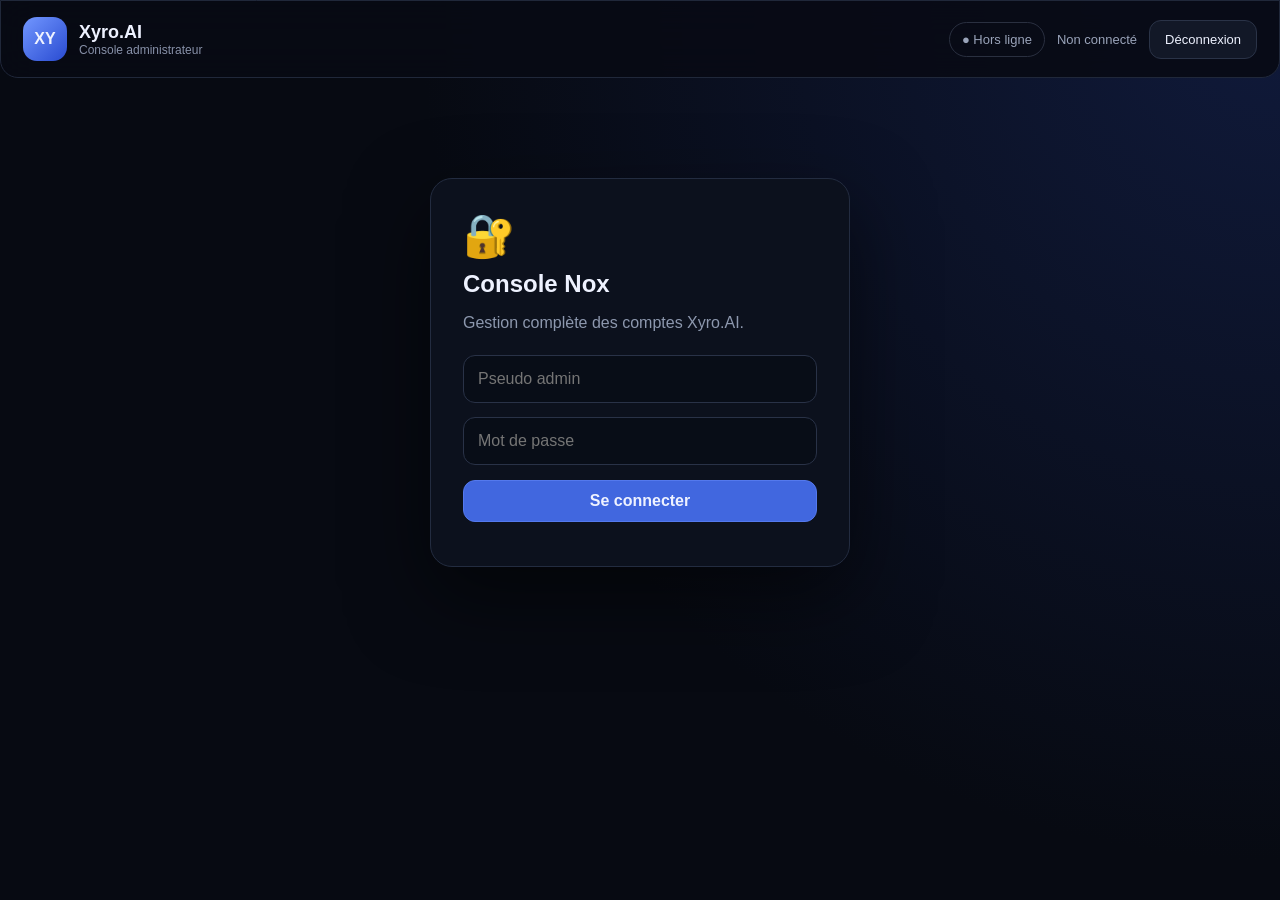
==== commit 58e1f959: "Add files via upload" ====
--- a/admin.html
+++ b/admin.html
@@ -3,108 +3,43 @@
 <head>
 <meta charset="UTF-8">
 <meta name="viewport" content="width=device-width, initial-scale=1.0">
-<title>Xyro.AI • Administration</title>
-<link rel="stylesheet" href="/admin.css">
+<title>Xyro.AI • Console Nox</title>
+<link rel="stylesheet" href="admin.css?v=20260918">
 </head>
 <body>
-<div class="bg-glow"></div>
-
-<div class="admin-shell">
-  <header class="topbar">
-    <div class="brand">
-      <div class="brand-icon">XY</div>
-      <div>
-        <strong>Xyro.AI</strong>
-        <span>Console administrateur</span>
-      </div>
-    </div>
-    <div class="top-actions">
-      <span id="adminStatus" class="status offline">● Hors ligne</span>
-      <span id="adminIdentity" class="identity"></span>
-      <button id="logoutAdmin" class="ghost-btn">Déconnexion</button>
-    </div>
-  </header>
-
-  <main>
-    <section id="adminLogin" class="login-card">
-      <div class="login-icon">🔐</div>
-      <p class="eyebrow">XYRO.AI / ADMIN</p>
-      <h1>Console administrateur</h1>
-      <p class="muted">Connecte-toi avec ton compte Xyro.AI administrateur.</p>
-
-      <label>Identifiant</label>
-      <input id="adminUsername" autocomplete="username" placeholder="Pseudo">
-
-      <label>Mot de passe</label>
-      <input id="adminPassword" autocomplete="current-password" type="password" placeholder="Mot de passe">
-
-      <button id="adminLoginBtn" class="primary-btn">Se connecter</button>
-      <p id="adminError" class="error"></p>
-    </section>
-
-    <section id="dashboard" class="hidden">
-      <div class="welcome">
-        <div>
-          <p class="eyebrow">XYRO.AI / ADMIN</p>
-          <h1>Tableau de bord</h1>
-          <p class="muted">Gestion des comptes, conversations, mémoires, projets, alertes et bannissements.</p>
-        </div>
-        <button id="refreshAll" class="ghost-btn">↻ Actualiser</button>
-      </div>
-
-      <div class="stats-grid">
-        <div class="stat-card"><span>👥</span><small>Utilisateurs</small><strong id="statUsers">0</strong></div>
-        <div class="stat-card"><span>💬</span><small>Messages</small><strong id="statMessages">0</strong></div>
-        <div class="stat-card"><span>🧠</span><small>Mémoires</small><strong id="statMemories">0</strong></div>
-        <div class="stat-card"><span>📁</span><small>Projets</small><strong id="statProjects">0</strong></div>
-        <div class="stat-card warning"><span>🚨</span><small>Alertes ouvertes</small><strong id="statAlerts">0</strong></div>
-      </div>
-
-      <section class="panel">
-        <div class="panel-head">
-          <div>
-            <p class="eyebrow">COMPTES</p>
-            <h2>👥 Utilisateurs</h2>
-            <p class="muted">Pseudo, ID Xyro, date de création et statut du compte.</p>
-          </div>
-          <div class="search-box">
-            <input id="userSearchInput" placeholder="Pseudo ou ID Xyro...">
-            <button id="searchUser">🔍</button>
-          </div>
-        </div>
-        <div id="usersList" class="users-grid"><p class="muted">Chargement...</p></div>
-      </section>
-
-      <div class="content-grid">
-        <section class="panel">
-          <div class="panel-head">
-            <div>
-              <p class="eyebrow">SÉCURITÉ</p>
-              <h2>🚨 Alertes</h2>
-              <p class="muted">Signaux enregistrés par Xyro.AI.</p>
-            </div>
-          </div>
-          <div id="alertsList" class="alerts-list"><p class="muted">Chargement...</p></div>
-        </section>
-
-        <section class="panel">
-          <div class="panel-head">
-            <div>
-              <p class="eyebrow">COMPTE</p>
-              <h2>👤 Compte sélectionné</h2>
-              <p id="selectedUserLabel" class="muted">Aucun utilisateur sélectionné.</p>
-            </div>
-          </div>
-          <div id="userDetails" class="details">
-            <div class="empty-state"><div>👤</div><p>Sélectionne un utilisateur.</p></div>
-          </div>
-        </section>
-      </div>
-    </section>
-  </main>
+<div class="shell">
+<header class="topbar">
+  <div class="brand"><div class="logo">XY</div><div><b>Xyro.AI</b><span>Console administrateur</span></div></div>
+  <div class="top-right"><span id="status" class="status offline">● Hors ligne</span><span id="adminName">Non connecté</span><button id="logout" class="ghost">Déconnexion</button></div>
+</header>
+<main>
+<section id="login" class="login-card">
+  <div class="lock">🔐</div><h1>Console Nox</h1><p>Gestion complète des comptes Xyro.AI.</p>
+  <input id="username" placeholder="Pseudo admin" autocomplete="username">
+  <input id="password" type="password" placeholder="Mot de passe" autocomplete="current-password">
+  <button id="loginBtn" class="primary">Se connecter</button>
+  <div id="loginError" class="error"></div>
+</section>
+<section id="app" class="hidden">
+  <div class="hero"><div><div class="eyebrow">XYRO.AI / ADMIN</div><h1>Centre de contrôle</h1><p>Comptes, conversations, mémoires, projets, alertes et bannissements.</p></div><button id="refresh" class="ghost">↻ Actualiser</button></div>
+  <div class="stats">
+    <div><span>👥</span><small>Utilisateurs</small><strong id="sUsers">0</strong></div>
+    <div><span>💬</span><small>Messages</small><strong id="sMessages">0</strong></div>
+    <div><span>🧠</span><small>Mémoires</small><strong id="sMemories">0</strong></div>
+    <div><span>📁</span><small>Projets</small><strong id="sProjects">0</strong></div>
+    <div><span>🚨</span><small>Alertes ouvertes</small><strong id="sAlerts">0</strong></div>
+  </div>
+  <section class="panel users-panel">
+    <div class="panel-head"><div><div class="eyebrow">COMPTES</div><h2>👥 Tous les utilisateurs</h2><p>Recherche par pseudo ou ID Xyro.</p></div><div class="search"><input id="search" placeholder="Pseudo ou ID Xyro..."><button id="searchBtn">🔍</button></div></div>
+    <div id="users" class="users"><div class="loading">Chargement...</div></div>
+  </section>
+  <div class="grid2">
+    <section class="panel"><div class="panel-head"><div><div class="eyebrow">SÉCURITÉ</div><h2>🚨 Alertes</h2></div></div><div id="alerts" class="alerts"><div class="loading">Chargement...</div></div></section>
+    <section class="panel"><div class="panel-head"><div><div class="eyebrow">COMPTE</div><h2>👤 Détails</h2><p id="selected">Aucun utilisateur sélectionné.</p></div></div><div id="details" class="details"><div class="empty">👤<br>Sélectionne un utilisateur.</div></div></section>
+  </div>
+</section>
+</main>
 </div>
-
-<div id="toast" class="toast"></div>
-<script src="/admin.js"></script>
+<script src="admin.js?v=20260918"></script>
 </body>
 </html>
--- a/admin.css
+++ b/admin.css
@@ -1,38 +1 @@
-*{box-sizing:border-box}
-:root{
-  --bg:#070910;--panel:rgba(15,18,30,.82);--panel2:#101523;
-  --line:rgba(255,255,255,.08);--text:#f5f7ff;--muted:#8d96ab;
-  --blue:#5b8cff;--blue2:#8aa9ff;--red:#ff5d73;--green:#43d69a;
-  --shadow:0 24px 80px rgba(0,0,0,.35)
-}
-body{margin:0;background:radial-gradient(circle at 15% 0%,#17234b 0,transparent 35%),radial-gradient(circle at 100% 20%,#101b38 0,transparent 30%),var(--bg);color:var(--text);font-family:Inter,Segoe UI,Arial,sans-serif;min-height:100vh}
-button,input{font:inherit}
-button{cursor:pointer}
-.bg-glow{position:fixed;inset:0;pointer-events:none;background:linear-gradient(120deg,transparent 20%,rgba(91,140,255,.035),transparent 70%)}
-.admin-shell{position:relative;max-width:1500px;margin:auto;padding:22px}
-.topbar{display:flex;align-items:center;justify-content:space-between;gap:20px;padding:14px 18px;border:1px solid var(--line);background:rgba(8,11,19,.75);backdrop-filter:blur(20px);border-radius:20px;box-shadow:var(--shadow);position:sticky;top:14px;z-index:10}
-.brand{display:flex;align-items:center;gap:12px}.brand-icon{width:44px;height:44px;border-radius:13px;display:grid;place-items:center;background:linear-gradient(135deg,#7da0ff,#375de0);font-weight:900;box-shadow:0 10px 35px rgba(91,140,255,.3)}
-.brand strong{display:block;font-size:17px}.brand span{display:block;color:var(--muted);font-size:12px;margin-top:2px}
-.top-actions{display:flex;align-items:center;gap:10px}.identity{color:var(--muted);font-size:13px}
-.status{font-size:12px;padding:8px 11px;border-radius:999px;border:1px solid var(--line)}.status.online{color:var(--green);background:rgba(67,214,154,.08)}.status.offline{color:#a6adbd;background:rgba(255,255,255,.04)}
-main{padding:34px 0}.hidden{display:none!important}
-.welcome{display:flex;justify-content:space-between;align-items:flex-end;gap:20px;margin-bottom:24px}.eyebrow{font-size:11px;letter-spacing:.16em;color:var(--blue2);font-weight:800;margin:0 0 8px}
-h1{font-size:clamp(30px,5vw,48px);margin:0 0 8px;letter-spacing:-.04em}h2{margin:0;font-size:20px}h3{margin:24px 0 12px}.muted{color:var(--muted);line-height:1.5}
-.login-card{max-width:460px;margin:8vh auto 0;padding:32px;border:1px solid var(--line);background:var(--panel);backdrop-filter:blur(22px);border-radius:26px;box-shadow:var(--shadow)}
-.login-icon{font-size:34px;margin-bottom:12px}label{display:block;font-size:12px;color:var(--muted);margin:16px 0 7px}
-input{width:100%;background:#0b0f19;color:var(--text);border:1px solid var(--line);border-radius:12px;padding:12px 13px;outline:none}input:focus{border-color:rgba(91,140,255,.7);box-shadow:0 0 0 3px rgba(91,140,255,.12)}
-.primary-btn,.ghost-btn,.danger-btn,.success-btn,.small-btn{border:0;border-radius:12px;padding:11px 14px;color:var(--text);transition:.18s}.primary-btn{width:100%;margin-top:18px;background:linear-gradient(135deg,#6f97ff,#4167e8);font-weight:800}.ghost-btn{background:rgba(255,255,255,.06);border:1px solid var(--line)}.danger-btn{background:rgba(255,93,115,.13);border:1px solid rgba(255,93,115,.28);color:#ff9aaa}.success-btn{background:rgba(67,214,154,.12);border:1px solid rgba(67,214,154,.28);color:#78edbc}.small-btn{background:rgba(255,255,255,.06);border:1px solid var(--line);font-size:12px}
-button:hover{transform:translateY(-1px);filter:brightness(1.08)}
-.error{color:#ff8294;min-height:20px;font-size:13px}.toast{position:fixed;right:20px;bottom:20px;z-index:99;background:#121827;border:1px solid var(--line);padding:12px 15px;border-radius:12px;box-shadow:var(--shadow);display:none}.toast.show{display:block}
-.stats-grid{display:grid;grid-template-columns:repeat(5,1fr);gap:12px;margin-bottom:18px}.stat-card{padding:18px;border:1px solid var(--line);background:var(--panel);border-radius:18px}.stat-card span{font-size:21px}.stat-card small{display:block;color:var(--muted);margin-top:12px}.stat-card strong{display:block;font-size:27px;margin-top:4px}.stat-card.warning strong{color:#ff9aaa}
-.panel{border:1px solid var(--line);background:var(--panel);backdrop-filter:blur(20px);border-radius:20px;padding:20px;box-shadow:0 12px 45px rgba(0,0,0,.18);margin-bottom:18px}.panel-head{display:flex;justify-content:space-between;gap:18px;align-items:center;margin-bottom:18px}.search-box{display:flex;gap:8px;min-width:min(380px,100%)}.search-box button{border:1px solid var(--line);background:rgba(255,255,255,.06);color:white;border-radius:12px;padding:0 15px}
-.users-grid{display:grid;grid-template-columns:repeat(2,minmax(0,1fr));gap:10px}.user-card{display:flex;align-items:center;text-align:left;gap:12px;width:100%;padding:13px;border:1px solid var(--line);background:rgba(255,255,255,.025);color:var(--text);border-radius:15px}.user-card.selected{border-color:rgba(91,140,255,.7);background:rgba(91,140,255,.08)}
-.avatar{width:42px;height:42px;flex:none;border-radius:13px;display:grid;place-items:center;background:rgba(91,140,255,.15);color:var(--blue2);font-weight:900}.user-main{min-width:0;flex:1}.user-main strong,.user-main span,.user-main small{display:block;overflow:hidden;text-overflow:ellipsis;white-space:nowrap}.user-main span{color:var(--blue2);font-size:12px;margin-top:3px}.user-main small{color:var(--muted);font-size:11px;margin-top:4px}.arrow{font-size:22px;color:var(--muted)}.badge{display:inline-flex;padding:5px 8px;border-radius:999px;font-size:10px;font-weight:800}.badge.banned{background:rgba(255,93,115,.13);color:#ff8b9a}.badge.ok{background:rgba(67,214,154,.1);color:#71e6b5}
-.content-grid{display:grid;grid-template-columns:1fr 1fr;gap:18px}.content-grid .panel{margin-bottom:0}
-.alert-card,.admin-message,.admin-memory,.admin-project{border:1px solid var(--line);background:rgba(255,255,255,.025);border-radius:14px;padding:12px;margin-bottom:10px}.alert-card.reviewed{opacity:.55}.alert-head{display:flex;justify-content:space-between;gap:10px}.alert-card p,.admin-project p,.admin-memory p{margin:8px 0;color:#c8cedc;white-space:pre-wrap;word-break:break-word}.alert-card small,.admin-message small,.admin-memory small,.admin-project small{color:var(--muted);font-size:10px}
-.profile-card{padding:16px;border:1px solid var(--line);border-radius:16px;background:rgba(255,255,255,.025)}.profile-card p{margin:7px 0;color:#c8cedc}.admin-user-stats{display:grid;grid-template-columns:repeat(3,1fr);gap:8px;margin-top:15px}.admin-user-stats div{padding:11px;background:rgba(255,255,255,.035);border-radius:12px}.admin-user-stats strong,.admin-user-stats small{display:block}.admin-user-stats small{color:var(--muted);margin-top:3px}
-.ban-box{margin-top:16px;padding:14px;border:1px solid rgba(255,93,115,.2);background:rgba(255,93,115,.045);border-radius:15px}.ban-box h4{margin:0 0 10px}.ban-row{display:grid;grid-template-columns:1fr 1fr;gap:8px}.ban-actions{display:flex;gap:8px;margin-top:9px;flex-wrap:wrap}
-.admin-message.from-user{border-left:3px solid var(--blue)}.admin-message.from-bot{border-left:3px solid var(--green)}
-.empty-state{text-align:center;padding:30px 12px;color:var(--muted)}.empty-state div{font-size:30px;margin-bottom:7px}
-@media(max-width:1000px){.stats-grid{grid-template-columns:repeat(3,1fr)}.content-grid{grid-template-columns:1fr}.content-grid .panel{margin-bottom:18px}}
-@media(max-width:700px){.admin-shell{padding:12px}.topbar{position:static}.identity{display:none}.welcome,.panel-head{align-items:stretch;flex-direction:column}.stats-grid{grid-template-columns:repeat(2,1fr)}.users-grid{grid-template-columns:1fr}.ban-row{grid-template-columns:1fr}}
+*{box-sizing:border-box}body{margin:0;background:radial-gradient(circle at top right,#101a3b,#070a12 55%);color:#eef2ff;font-family:Inter,Segoe UI,Arial,sans-serif}button,input,select{font:inherit}.hidden{display:none!important}.shell{min-height:100vh}.topbar{position:sticky;top:0;z-index:10;margin:0 auto;padding:16px 22px;max-width:1450px;background:rgba(8,11,20,.9);backdrop-filter:blur(18px);border:1px solid #20283a;border-radius:0 0 18px 18px;display:flex;justify-content:space-between;align-items:center}.brand,.top-right{display:flex;align-items:center;gap:12px}.brand b{display:block;font-size:18px}.brand span{display:block;color:#8791a8;font-size:12px}.logo,.big-avatar,.avatar{display:grid;place-items:center;background:linear-gradient(135deg,#7297ff,#294bd1);font-weight:900;border-radius:14px}.logo{width:44px;height:44px}.top-right{color:#9aa4ba;font-size:13px}.status{padding:9px 12px;border:1px solid #2a3040;border-radius:999px}.status.online{color:#6df0ae;background:#0d2b21}.ghost,.primary,.danger-btn{border:1px solid #2a3347;border-radius:12px;padding:11px 15px;background:#121827;color:#eef2ff;cursor:pointer}.primary{background:#4167df;border-color:#5479ed;width:100%;font-weight:800}.danger-btn{background:#451827;border-color:#713044;color:#ff9eae}.login-card{width:min(420px,calc(100% - 32px));margin:100px auto;padding:32px;border:1px solid #232c40;border-radius:22px;background:#0c111d;box-shadow:0 30px 80px #0008}.lock{font-size:42px}.login-card h1{margin:10px 0}.login-card p,.hero p,.panel-head p{color:#8d98ae}.login-card input{width:100%;margin:7px 0;padding:14px;border:1px solid #293247;border-radius:12px;background:#080d17;color:#fff}.error{color:#ff7187;margin-top:12px}.login-card .primary{margin-top:8px}.hero{max-width:1400px;margin:40px auto 22px;padding:0 18px;display:flex;justify-content:space-between;align-items:end}.hero h1{font-size:44px;margin:7px 0}.eyebrow{color:#83a5ff;font-weight:900;font-size:12px;letter-spacing:1.5px}.stats{max-width:1400px;margin:0 auto 20px;padding:0 18px;display:grid;grid-template-columns:repeat(5,1fr);gap:12px}.stats>div,.panel{background:rgba(13,18,30,.9);border:1px solid #202a3c;border-radius:18px}.stats>div{padding:20px}.stats span{display:block;font-size:22px}.stats small{display:block;color:#8994aa;margin:10px 0}.stats strong{font-size:27px}.panel{max-width:1400px;margin:0 auto 20px;padding:20px}.panel-head{display:flex;justify-content:space-between;gap:20px;align-items:center}.panel h2{margin:5px 0}.search{display:flex;gap:8px}.search input,.search button{padding:13px;border:1px solid #293247;background:#090e18;color:#fff;border-radius:12px}.search input{width:310px}.users{display:grid;grid-template-columns:repeat(2,1fr);gap:10px;margin-top:18px}.user{display:flex;align-items:center;text-align:left;gap:12px;padding:14px;border:1px solid #202a3d;border-radius:15px;background:#0a0f19;color:#fff;cursor:pointer}.user:hover{border-color:#4668d4;transform:translateY(-1px)}.avatar{width:42px;height:42px;flex:none}.usertext{flex:1}.usertext b,.usertext span,.usertext small,.usertext em{display:block}.usertext span{color:#7790c8;font-size:12px;margin-top:3px}.usertext small{color:#758096;font-size:11px;margin-top:5px}.usertext em{font-style:normal;color:#ff8798;font-size:11px;margin-top:5px}.grid2{max-width:1400px;margin:0 auto;display:grid;grid-template-columns:1fr 1fr;gap:20px}.grid2 .panel{max-width:none}.alerts,.details{margin-top:15px}.alert,.conversation,.list>div,.ban-box,.profile{border:1px solid #202a3d;background:#090e18;border-radius:14px;padding:14px;margin-bottom:10px}.alert>div{display:flex;justify-content:space-between}.alert span{color:#ff9b70}.alert p,.msg p{white-space:pre-wrap;word-break:break-word}.alert small,.list small,.msg small{color:#68758d}.alert button{margin-top:8px}.reviewed{opacity:.55}.empty,.loading{text-align:center;padding:45px;color:#77839b}.profile{display:flex;gap:14px;align-items:center}.big-avatar{width:58px;height:58px}.profile h3{margin:0}.profile p{color:#8190aa;margin:5px 0}.ban-box{background:#101522}.ban-box.danger{border-color:#713044}.ban-row{display:flex;gap:8px;margin-top:10px}.ban-row input,.ban-row select{min-width:0;flex:1;padding:11px;border:1px solid #293247;border-radius:10px;background:#080d17;color:#fff}.sub{margin:22px 0 10px}.conversation>b{color:#7f9cff}.msg{margin-top:9px;padding:11px;border-radius:11px}.from-user{background:#15213a}.from-ai{background:#111927}.msg strong{font-size:12px}.msg p{margin:5px 0}.list>div p{margin:7px 0;color:#bdc5d6}.admin-note{padding:13px;border:1px solid #294f3f;background:#0b2018;color:#77e9ac;border-radius:12px}.empty-state{padding:25px}@media(max-width:900px){.stats{grid-template-columns:repeat(2,1fr)}.users,.grid2{grid-template-columns:1fr}.panel-head,.hero{align-items:stretch;flex-direction:column}.search input{width:100%}.search{width:100%}.top-right span:nth-child(2){display:none}}@media(max-width:560px){.stats{grid-template-columns:1fr}.topbar{margin:0;border-radius:0}.ban-row{flex-direction:column}.hero h1{font-size:34px}}
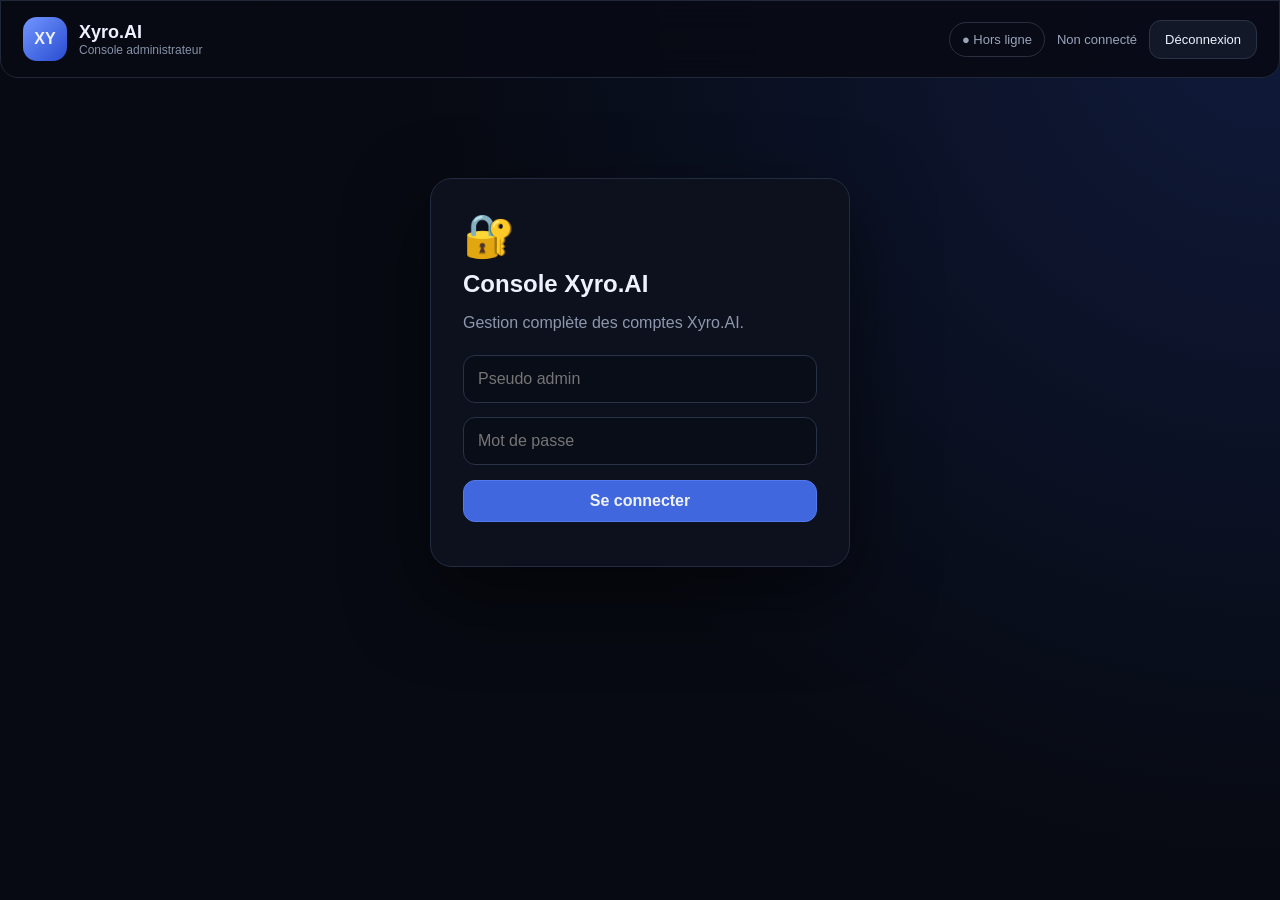
==== commit 12559ca2: "Add files via upload" ====
--- a/admin.html
+++ b/admin.html
@@ -3,7 +3,7 @@
 <head>
 <meta charset="UTF-8">
 <meta name="viewport" content="width=device-width, initial-scale=1.0">
-<title>Xyro.AI • Console Nox</title>
+<title>Xyro.AI • Console administrateur</title>
 <link rel="stylesheet" href="admin.css?v=20260918">
 </head>
 <body>
@@ -14,7 +14,7 @@
 </header>
 <main>
 <section id="login" class="login-card">
-  <div class="lock">🔐</div><h1>Console Nox</h1><p>Gestion complète des comptes Xyro.AI.</p>
+  <div class="lock">🔐</div><h1>Console Xyro.AI</h1><p>Gestion complète des comptes Xyro.AI.</p>
   <input id="username" placeholder="Pseudo admin" autocomplete="username">
   <input id="password" type="password" placeholder="Mot de passe" autocomplete="current-password">
   <button id="loginBtn" class="primary">Se connecter</button>
